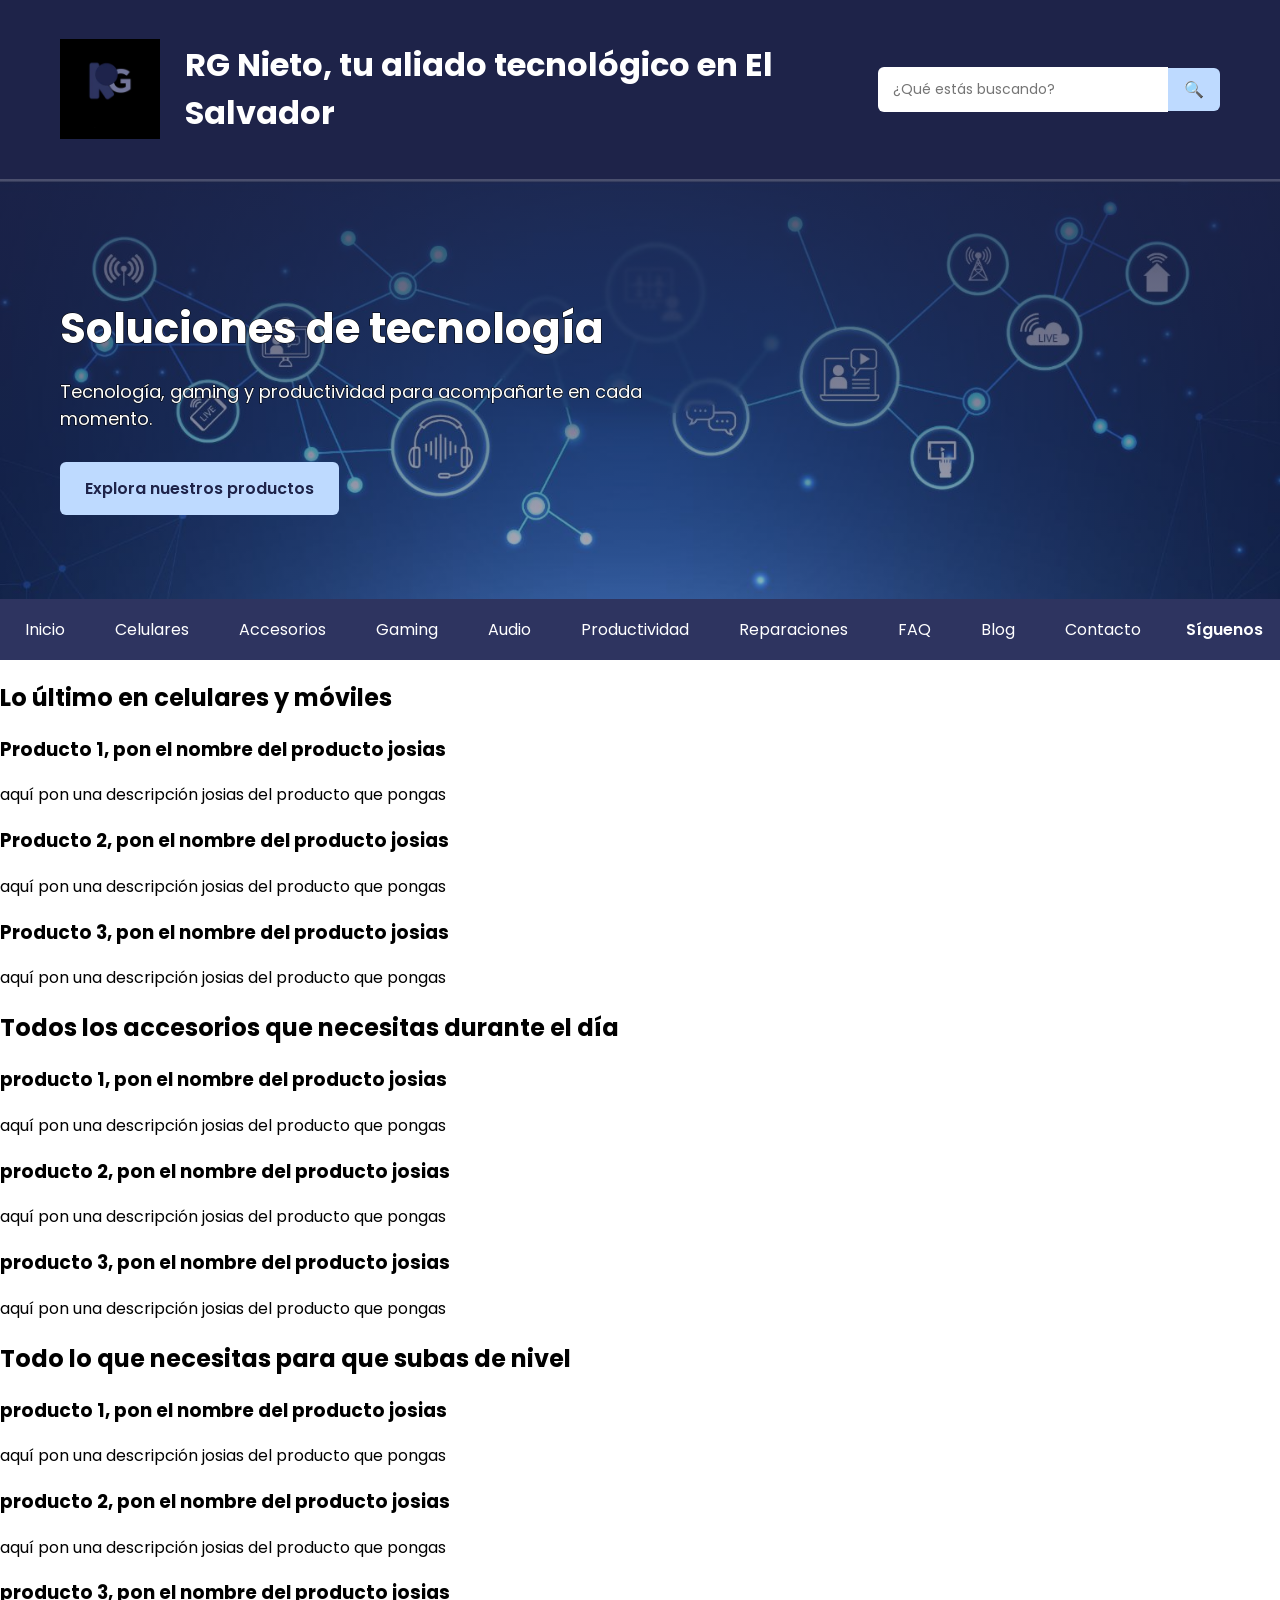
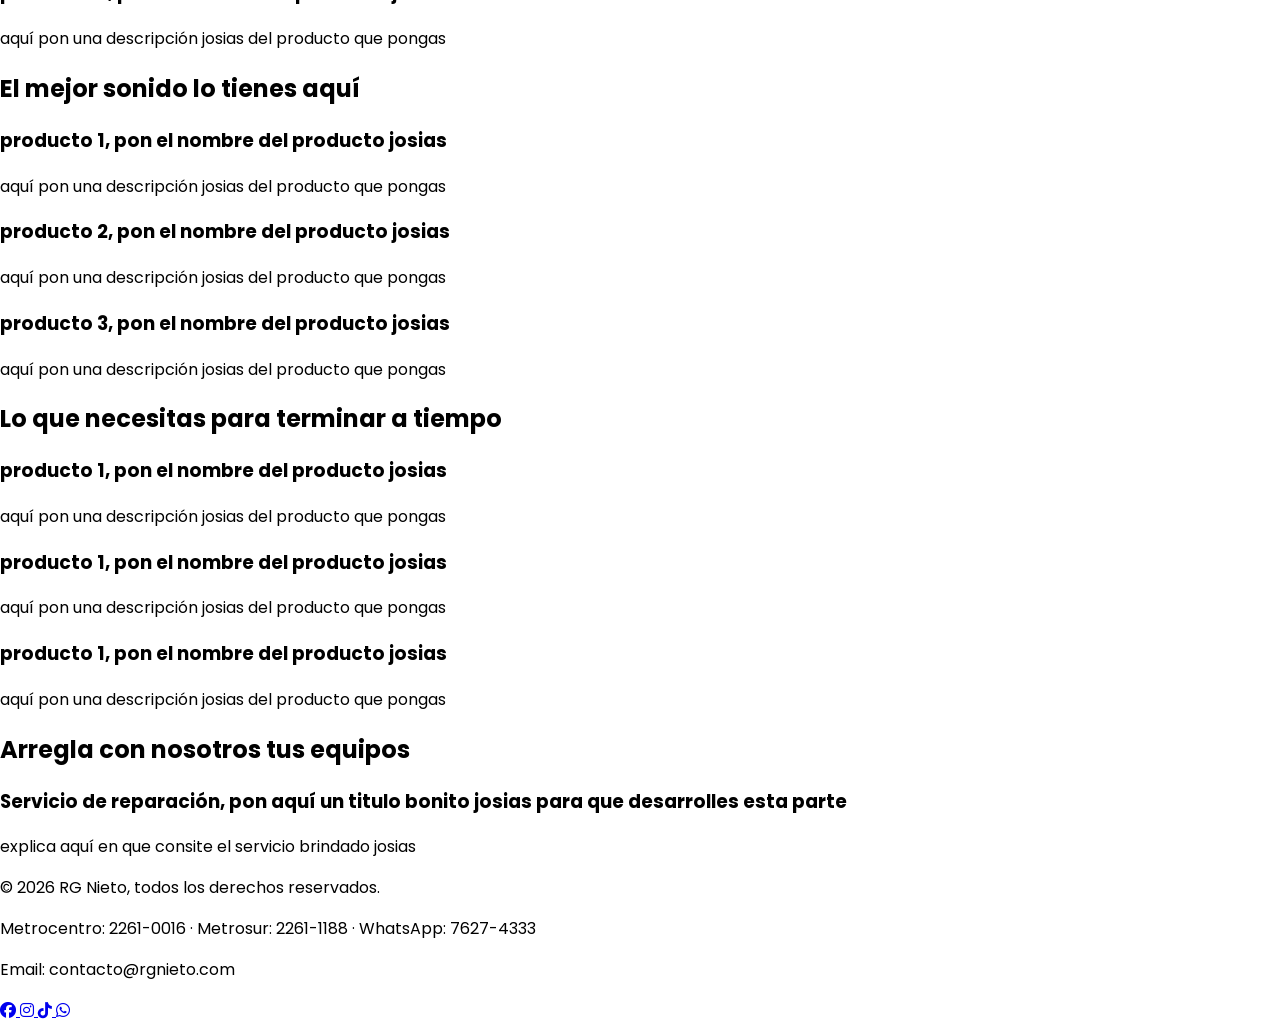
==== index.html @ cdd8de58 "Add files via upload" ====
<!DOCTYPE html>
<html lang="es">

<head>

    <meta charset="utf-8">
    <meta name="viewport" content="width=device-width, initial-scale=1">

    <title>RG Nieto El Salvador | Tu aliado tecnológico</title>
    <meta name="description" content="RG Nieto, tu aliado tecnológico en El Salvador. Celulares, accesorios, gaming, audio, productividad y reparaciones.">

    <link rel="stylesheet" href="css/estilos.css">

    <link href="https://fonts.googleapis.com/css2?family=Poppins:wght@400;500;600;700&display=swap" rel="stylesheet">

    <link rel="stylesheet" href="https://cdnjs.cloudflare.com/ajax/libs/font-awesome/6.5.2/css/all.min.css">

</head>

<body>

    <header>
        <img src="img/logo1.png" alt="Logotipo RG Nieto">
        <h1>RG Nieto, tu aliado tecnológico en El Salvador</h1>

        <div class="buscador">
            <input type="text" placeholder="¿Qué estás buscando?">
            <button type="button" aria-label="Buscar">🔍</button>
        </div>
    </header>

    <section class="banner">
        <div class="banner-texto">
            <h2>Soluciones de tecnología</h2>
            <p>
                Tecnología, gaming y productividad para acompañarte
                en cada momento.
            </p>
            <a href="#celulares" class="boton-banner">
                Explora nuestros productos
            </a>
        </div>
    </section>

    <nav>
        <ul>
            <li><a href="index.html#inicio">Inicio</a></li>
            <li><a href="index.html#celulares">Celulares</a></li>
            <li><a href="index.html#accesorios">Accesorios</a></li>
            <li><a href="index.html#gaming">Gaming</a></li>
            <li><a href="index.html#audio">Audio</a></li>
            <li><a href="index.html#productividad">Productividad</a></li>
            <li><a href="index.html#reparaciones">Reparaciones</a></li>
            <li><a href="faq.html">FAQ</a></li>
            <li><a href="blog.html">Blog</a></li>
            <li><a href="contacto.html">Contacto</a></li>

            <li class="contacto-nav"><span>Síguenos</span>
                <a href="https://wa.me/50376274333" target="_blank" rel="noopener" title="WhatsApp">
                    <i class="fa-brands fa-whatsapp"></i>
                </a>
                <a href="mailto:contacto@rgnieto.com" title="Correo electrónico">
                    <i class="fa-solid fa-envelope"></i>
                </a>
                <a href="https://www.facebook.com/share/1EexZE797u/" target="_blank" rel="noopener" title="Facebook">
                    <i class="fa-brands fa-facebook"></i>
                </a>
                <a href="https://www.instagram.com/rgnieto_sv" target="_blank" rel="noopener" title="Instagram">
                    <i class="fa-brands fa-instagram"></i>
                </a>
            </li>
        </ul>
    </nav>

    <main id="inicio">

        <section id="celulares">
            <h2>Lo último en celulares y móviles</h2>
            <article>
                <h3>Producto 1, pon el nombre del producto josias</h3>
                <p>aquí pon una descripción josias del producto que pongas</p>
            </article>
            <article>
                <h3>Producto 2, pon el nombre del producto josias</h3>
                <p>aquí pon una descripción josias del producto que pongas</p>
            </article>
            <article>
                <h3>Producto 3, pon el nombre del producto josias</h3>
                <p>aquí pon una descripción josias del producto que pongas</p>
            </article>
        </section>

        <section id="accesorios">
            <h2>Todos los accesorios que necesitas durante el día</h2>
            <article>
                <h3>producto 1, pon el nombre del producto josias</h3>
                <p>aquí pon una descripción josias del producto que pongas</p>
            </article>
            <article>
                <h3>producto 2, pon el nombre del producto josias</h3>
                <p>aquí pon una descripción josias del producto que pongas</p>
            </article>
            <article>
                <h3>producto 3, pon el nombre del producto josias</h3>
                <p>aquí pon una descripción josias del producto que pongas</p>
            </article>
        </section>

        <section id="gaming">
            <h2>Todo lo que necesitas para que subas de nivel</h2>
            <article>
                <h3>producto 1, pon el nombre del producto josias</h3>
                <p>aquí pon una descripción josias del producto que pongas</p>
            </article>
            <article>
                <h3>producto 2, pon el nombre del producto josias</h3>
                <p>aquí pon una descripción josias del producto que pongas</p>
            </article>
            <article>
                <h3>producto 3, pon el nombre del producto josias</h3>
                <p>aquí pon una descripción josias del producto que pongas</p>
            </article>
        </section>

        <section id="audio">
            <h2>El mejor sonido lo tienes aquí</h2>
            <article>
                <h3>producto 1, pon el nombre del producto josias</h3>
                <p>aquí pon una descripción josias del producto que pongas</p>
            </article>
            <article>
                <h3>producto 2, pon el nombre del producto josias</h3>
                <p>aquí pon una descripción josias del producto que pongas</p>
            </article>
            <article>
                <h3>producto 3, pon el nombre del producto josias</h3>
                <p>aquí pon una descripción josias del producto que pongas</p>
            </article>
        </section>

        <section id="productividad">
            <h2>Lo que necesitas para terminar a tiempo</h2>
            <article>
                <h3>producto 1, pon el nombre del producto josias</h3>
                <p>aquí pon una descripción josias del producto que pongas</p>
            </article>
            <article>
                <h3>producto 1, pon el nombre del producto josias</h3>
                <p>aquí pon una descripción josias del producto que pongas</p>
            </article>
            <article>
                <h3>producto 1, pon el nombre del producto josias</h3>
                <p>aquí pon una descripción josias del producto que pongas</p>
            </article>
        </section>

        <section id="reparaciones">
            <h2>Arregla con nosotros tus equipos</h2>
            <article>
                <h3>Servicio de reparación, pon aquí un titulo bonito josias para que desarrolles esta parte</h3>
                <p>explica aquí en que consite el servicio brindado josias</p>
            </article>
        </section>

    </main>

	<footer id="contacto">

        <p>© 2026 RG Nieto, todos los derechos reservados.</p>

        <p>Metrocentro: 2261-0016 · Metrosur: 2261-1188 · WhatsApp: 7627-4333</p>

        <p>Email: contacto@rgnieto.com</p>

        <div class="redes-sociales">
            <a href="https://www.facebook.com/share/1EexZE797u/" target="_blank" rel="noopener" title="Facebook">
                <i class="fa-brands fa-facebook"></i>
            </a>
            <a href="https://www.instagram.com/rgnieto_sv" target="_blank" rel="noopener" title="Instagram">
                <i class="fa-brands fa-instagram"></i>
            </a>
            <a href="https://www.tiktok.com/@rg.nieto.sa.de.cv" target="_blank" rel="noopener" title="TikTok">
                <i class="fa-brands fa-tiktok"></i>
            </a>
            <a href="https://wa.me/50376274333" target="_blank" rel="noopener" title="WhatsApp">
                <i class="fa-brands fa-whatsapp"></i>
            </a>
        </div>

    </footer>
</body>

</html>
---- css/estilos.css ----
html {
    scroll-behavior: smooth;
}

body {
    margin: 0;
    background-color: white;
    font-family: 'Poppins', sans-serif;
}

header {
    background-color: #1E2349;
    color: white;
    
    display: flex;
    align-items: center;
    
    padding: 20px 60px;
}

header img {
    width: 100px;
    height: auto;
    margin-right: 25px;
}

header h1 {
    font-size: 32px;
    font-weight: 700;
}

nav ul {
    list-style: none;
    display: flex;
    margin: 0;
    padding: 0;
}

nav {
    background-color: #2E3460;
    position: sticky;
    top: 0;
    z-index: 1000;
}

nav a {
    display: block;
    color: white;
    text-decoration: none;
    padding: 18px 25px;
}

.banner {
    min-height: 300px;

    background-image:
    linear-gradient(rgba(30, 35, 73, 0.80), rgba(30, 35, 73, 0.35)),
    url("../img/banner-tecnologia.jpg");
    background-size: cover;
    background-position: center;

    display: flex;
    align-items: center;

    padding: 60px;
}

nav a:hover {
    background-color: #BEDAFF;
    color: #1E2349;
}

.banner-texto {
    max-width: 600px;
}

.banner h2 {
    font-size: 42px;
    color: white;
    margin-bottom: 15px;
    color: #ffffff;
    -webkit-text-stroke: 1px #000000;
    paint-order: stroke fill;
}

.banner p {
    font-size: 18px;
    color: white;
    margin-bottom: 30px;
    color: #ffffff;
    -webkit-text-stroke: 1px #000000;
    paint-order: stroke fill;
}

.boton-banner {
    display: inline-block;

    background-color: #BEDAFF;
    color: #1E2349;

    text-decoration: none;

    padding: 14px 25px;

    border-radius: 6px;

    font-weight: 600;
}

.boton-banner:hover {
    background-color: white;
    color: #1E2349;
}

.buscador {
    margin-left: auto;
    display: flex;
    align-items: center;
}

.buscador input {
    width: 260px;
    padding: 12px 15px;
    border: none;
    border-radius: 6px 0 0 6px;
    font-family: 'Poppins', sans-serif;
    font-size: 14px;
    outline: none;
}

.buscador button {
    padding: 12px 16px;
    border: none;
    border-radius: 0 6px 6px 0;
    background-color: #BEDAFF;
    color: #1E2349;
    font-size: 16px;
    cursor: pointer;
}

.buscador button:hover {
    background-color: white;
}

.contacto-nav {
    margin-left: auto;
    display: flex;
    align-items: center;
    gap: 12px;
    padding: 0 20px;
}

.contacto-nav span {
    color: white;
    font-weight: 600;
    margin-right: 5px;
}

.contacto-nav a {
    padding: 8px;
    font-size: 18px;
}

.contacto-nav a:hover {
    background-color: transparent;
    color: #BEDAFF;
}
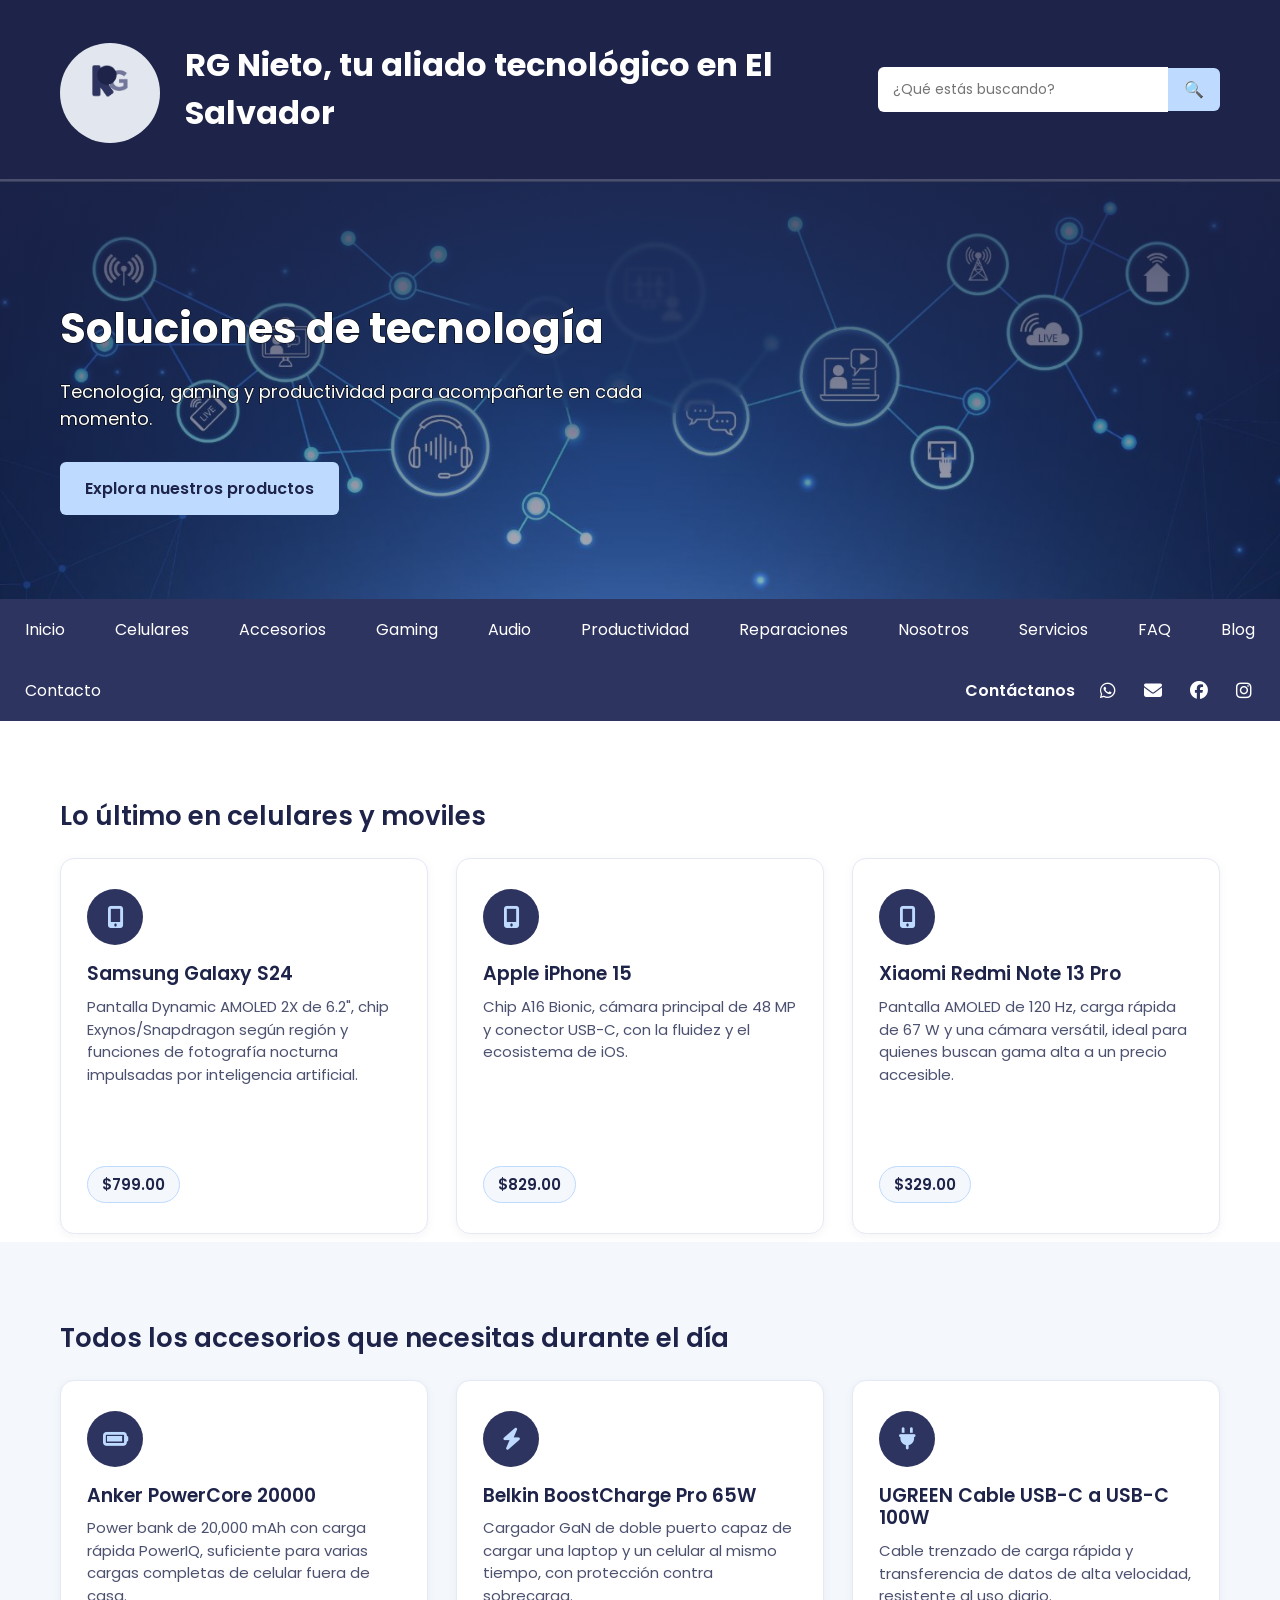
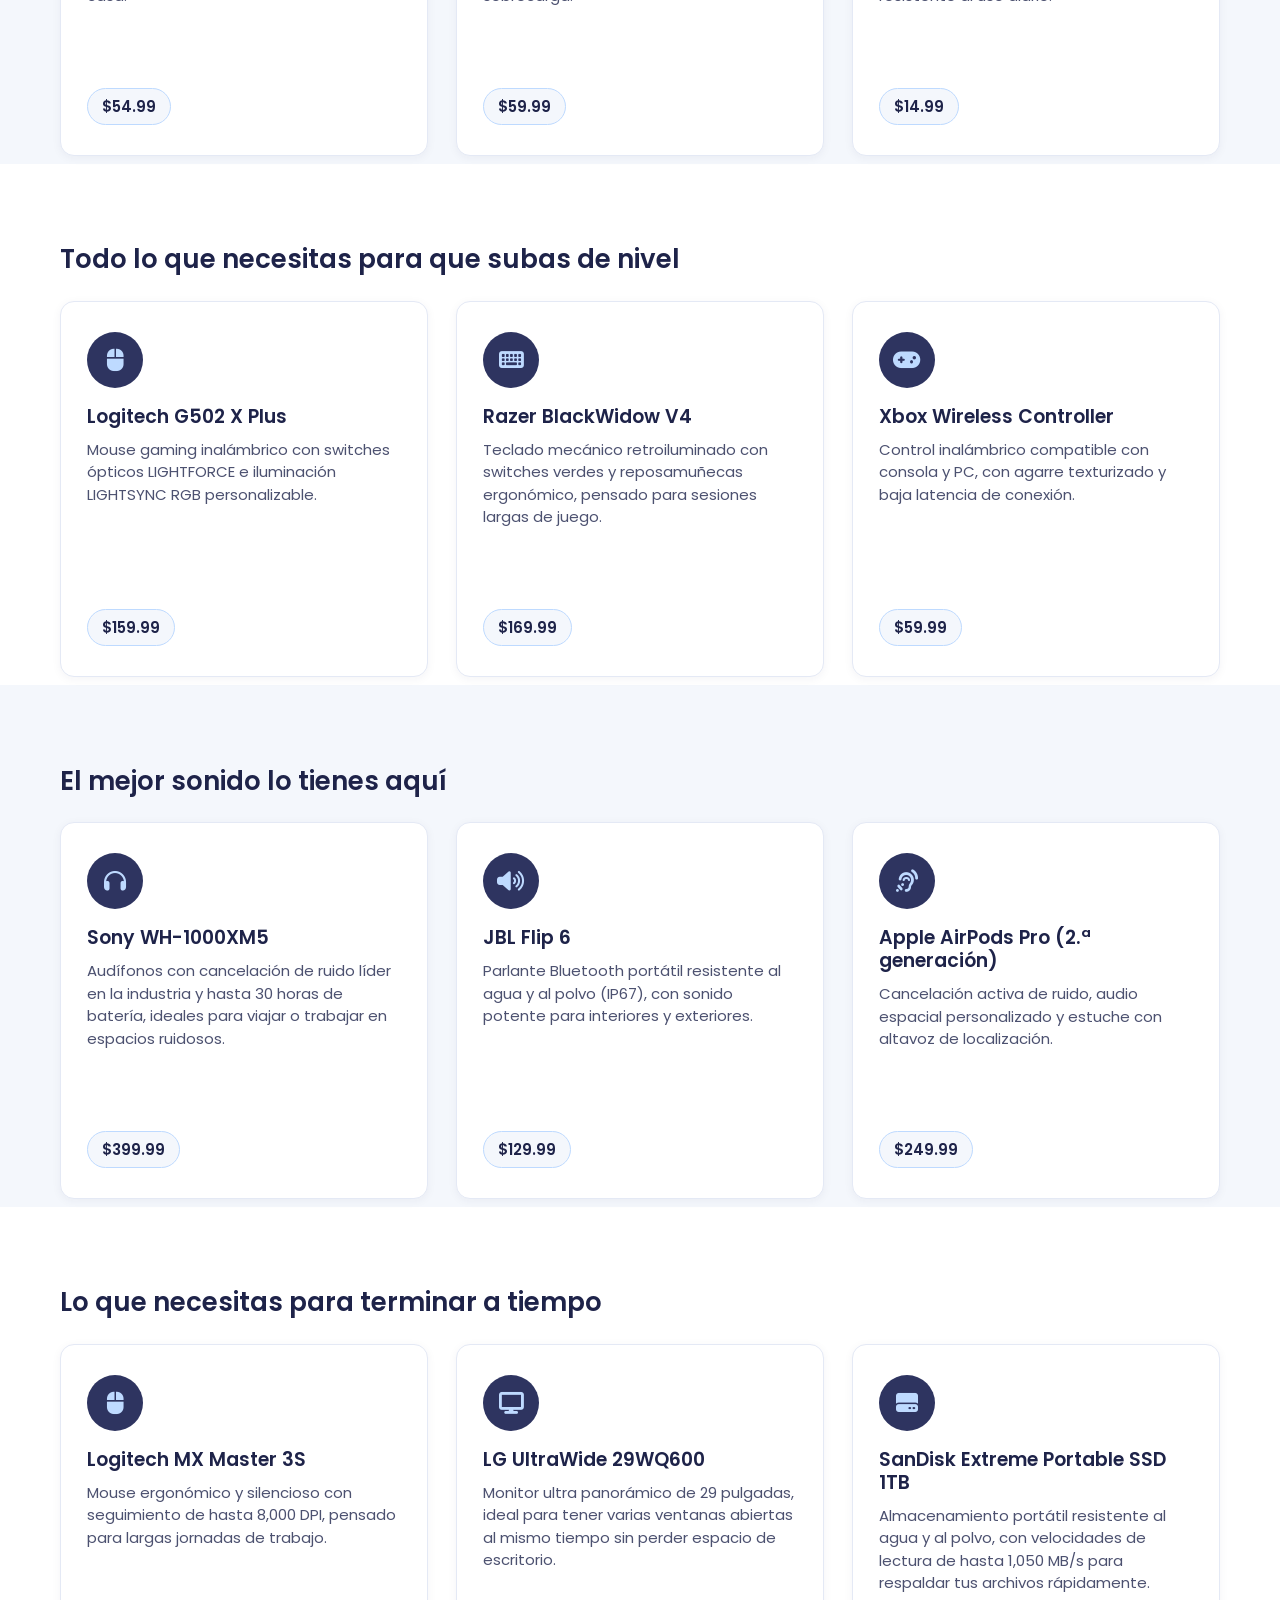
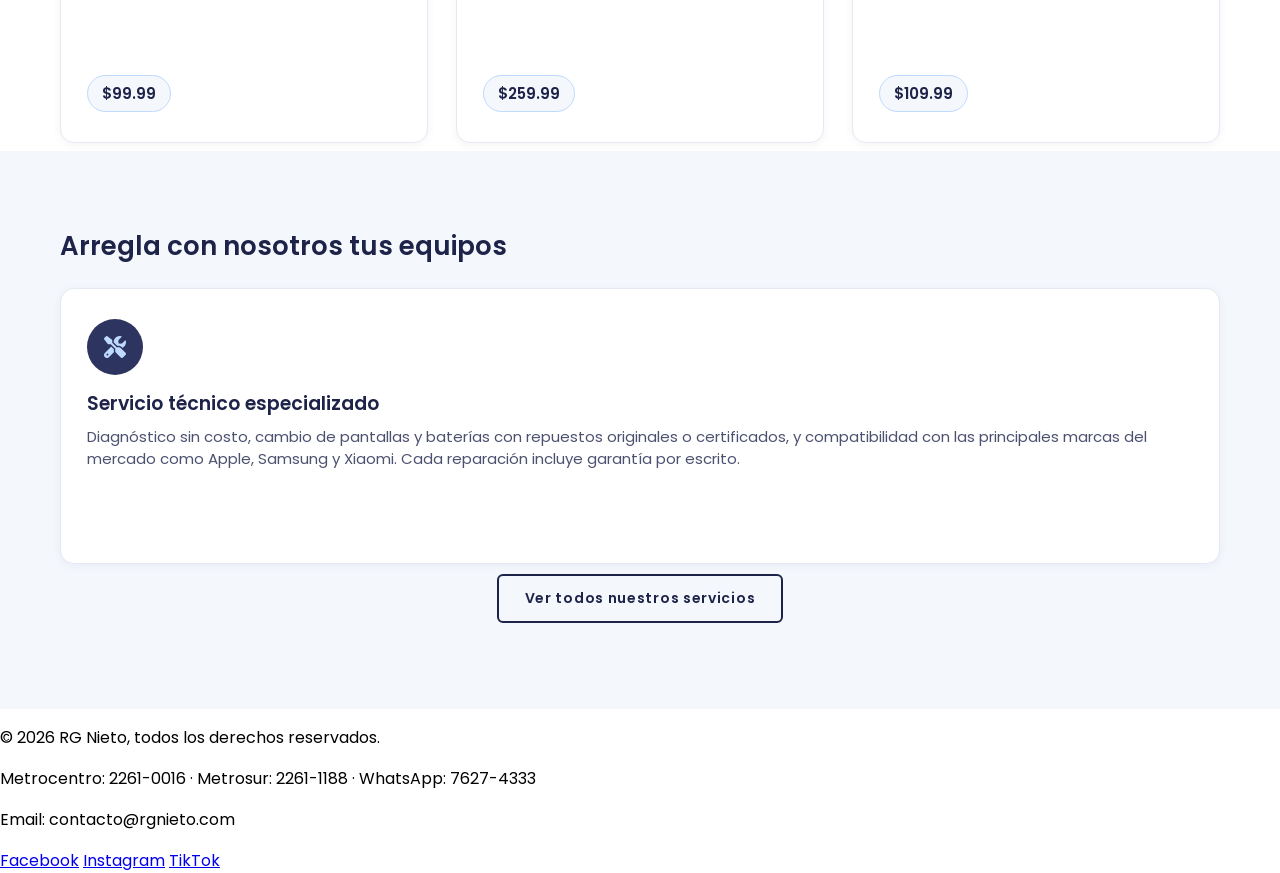
==== commit de41f8d7: "Update index.html moviendo index correcto" ====
--- a/index.html
+++ b/index.html
@@ -1,193 +1,293 @@
 <!DOCTYPE html>
 <html lang="es">
 
-<head>
-
-    <meta charset="utf-8">
-    <meta name="viewport" content="width=device-width, initial-scale=1">
-
-    <title>RG Nieto El Salvador | Tu aliado tecnológico</title>
-    <meta name="description" content="RG Nieto, tu aliado tecnológico en El Salvador. Celulares, accesorios, gaming, audio, productividad y reparaciones.">
-
-    <link rel="stylesheet" href="css/estilos.css">
-
-    <link href="https://fonts.googleapis.com/css2?family=Poppins:wght@400;500;600;700&display=swap" rel="stylesheet">
-
-    <link rel="stylesheet" href="https://cdnjs.cloudflare.com/ajax/libs/font-awesome/6.5.2/css/all.min.css">
-
-</head>
-
-<body>
-
-    <header>
-        <img src="img/logo1.png" alt="Logotipo RG Nieto">
-        <h1>RG Nieto, tu aliado tecnológico en El Salvador</h1>
-
-        <div class="buscador">
-            <input type="text" placeholder="¿Qué estás buscando?">
-            <button type="button" aria-label="Buscar">🔍</button>
-        </div>
-    </header>
-
-    <section class="banner">
-        <div class="banner-texto">
-            <h2>Soluciones de tecnología</h2>
-            <p>
-                Tecnología, gaming y productividad para acompañarte
-                en cada momento.
-            </p>
-            <a href="#celulares" class="boton-banner">
-                Explora nuestros productos
-            </a>
-        </div>
-    </section>
-
-    <nav>
-        <ul>
-            <li><a href="index.html#inicio">Inicio</a></li>
-            <li><a href="index.html#celulares">Celulares</a></li>
-            <li><a href="index.html#accesorios">Accesorios</a></li>
-            <li><a href="index.html#gaming">Gaming</a></li>
-            <li><a href="index.html#audio">Audio</a></li>
-            <li><a href="index.html#productividad">Productividad</a></li>
-            <li><a href="index.html#reparaciones">Reparaciones</a></li>
-            <li><a href="faq.html">FAQ</a></li>
-            <li><a href="blog.html">Blog</a></li>
-            <li><a href="contacto.html">Contacto</a></li>
-
-            <li class="contacto-nav"><span>Síguenos</span>
-                <a href="https://wa.me/50376274333" target="_blank" rel="noopener" title="WhatsApp">
-                    <i class="fa-brands fa-whatsapp"></i>
-                </a>
-                <a href="mailto:contacto@rgnieto.com" title="Correo electrónico">
-                    <i class="fa-solid fa-envelope"></i>
-                </a>
-                <a href="https://www.facebook.com/share/1EexZE797u/" target="_blank" rel="noopener" title="Facebook">
-                    <i class="fa-brands fa-facebook"></i>
-                </a>
-                <a href="https://www.instagram.com/rgnieto_sv" target="_blank" rel="noopener" title="Instagram">
-                    <i class="fa-brands fa-instagram"></i>
-                </a>
-            </li>
-        </ul>
-    </nav>
-
-    <main id="inicio">
-
-        <section id="celulares">
-            <h2>Lo último en celulares y móviles</h2>
-            <article>
-                <h3>Producto 1, pon el nombre del producto josias</h3>
-                <p>aquí pon una descripción josias del producto que pongas</p>
-            </article>
-            <article>
-                <h3>Producto 2, pon el nombre del producto josias</h3>
-                <p>aquí pon una descripción josias del producto que pongas</p>
-            </article>
-            <article>
-                <h3>Producto 3, pon el nombre del producto josias</h3>
-                <p>aquí pon una descripción josias del producto que pongas</p>
-            </article>
-        </section>
-
-        <section id="accesorios">
-            <h2>Todos los accesorios que necesitas durante el día</h2>
-            <article>
-                <h3>producto 1, pon el nombre del producto josias</h3>
-                <p>aquí pon una descripción josias del producto que pongas</p>
-            </article>
-            <article>
-                <h3>producto 2, pon el nombre del producto josias</h3>
-                <p>aquí pon una descripción josias del producto que pongas</p>
-            </article>
-            <article>
-                <h3>producto 3, pon el nombre del producto josias</h3>
-                <p>aquí pon una descripción josias del producto que pongas</p>
-            </article>
-        </section>
-
-        <section id="gaming">
-            <h2>Todo lo que necesitas para que subas de nivel</h2>
-            <article>
-                <h3>producto 1, pon el nombre del producto josias</h3>
-                <p>aquí pon una descripción josias del producto que pongas</p>
-            </article>
-            <article>
-                <h3>producto 2, pon el nombre del producto josias</h3>
-                <p>aquí pon una descripción josias del producto que pongas</p>
-            </article>
-            <article>
-                <h3>producto 3, pon el nombre del producto josias</h3>
-                <p>aquí pon una descripción josias del producto que pongas</p>
-            </article>
-        </section>
-
-        <section id="audio">
-            <h2>El mejor sonido lo tienes aquí</h2>
-            <article>
-                <h3>producto 1, pon el nombre del producto josias</h3>
-                <p>aquí pon una descripción josias del producto que pongas</p>
-            </article>
-            <article>
-                <h3>producto 2, pon el nombre del producto josias</h3>
-                <p>aquí pon una descripción josias del producto que pongas</p>
-            </article>
-            <article>
-                <h3>producto 3, pon el nombre del producto josias</h3>
-                <p>aquí pon una descripción josias del producto que pongas</p>
-            </article>
-        </section>
-
-        <section id="productividad">
-            <h2>Lo que necesitas para terminar a tiempo</h2>
-            <article>
-                <h3>producto 1, pon el nombre del producto josias</h3>
-                <p>aquí pon una descripción josias del producto que pongas</p>
-            </article>
-            <article>
-                <h3>producto 1, pon el nombre del producto josias</h3>
-                <p>aquí pon una descripción josias del producto que pongas</p>
-            </article>
-            <article>
-                <h3>producto 1, pon el nombre del producto josias</h3>
-                <p>aquí pon una descripción josias del producto que pongas</p>
-            </article>
-        </section>
-
-        <section id="reparaciones">
-            <h2>Arregla con nosotros tus equipos</h2>
-            <article>
-                <h3>Servicio de reparación, pon aquí un titulo bonito josias para que desarrolles esta parte</h3>
-                <p>explica aquí en que consite el servicio brindado josias</p>
-            </article>
-        </section>
-
-    </main>
-
-	<footer id="contacto">
-
-        <p>© 2026 RG Nieto, todos los derechos reservados.</p>
-
-        <p>Metrocentro: 2261-0016 · Metrosur: 2261-1188 · WhatsApp: 7627-4333</p>
-
-        <p>Email: contacto@rgnieto.com</p>
-
-        <div class="redes-sociales">
-            <a href="https://www.facebook.com/share/1EexZE797u/" target="_blank" rel="noopener" title="Facebook">
-                <i class="fa-brands fa-facebook"></i>
-            </a>
-            <a href="https://www.instagram.com/rgnieto_sv" target="_blank" rel="noopener" title="Instagram">
-                <i class="fa-brands fa-instagram"></i>
-            </a>
-            <a href="https://www.tiktok.com/@rg.nieto.sa.de.cv" target="_blank" rel="noopener" title="TikTok">
-                <i class="fa-brands fa-tiktok"></i>
-            </a>
-            <a href="https://wa.me/50376274333" target="_blank" rel="noopener" title="WhatsApp">
-                <i class="fa-brands fa-whatsapp"></i>
-            </a>
-        </div>
-
-    </footer>
-</body>
-
-</html>+	<head>
+
+		<meta charset="utf-8">
+		<meta name="viewport" content="width=device-width, initial-scale=1">
+
+		<title>RG Nieto El Salvador</title>
+
+		<link rel="icon" href="img/logo1.png" type="image/png">
+
+		<link rel="stylesheet" href="css/estilos.css">
+		<link rel="stylesheet" href="css/persona2.css">
+
+		<link href="https://fonts.googleapis.com/css2?family=Poppins:wght@400;500;600;700&display=swap" rel="stylesheet">
+
+		<link rel="stylesheet" href="https://cdnjs.cloudflare.com/ajax/libs/font-awesome/6.5.2/css/all.min.css">
+
+	</head>
+
+	<body>
+
+		<header>
+			<img src="img/logo1.png" alt="Logotipo de RG Nieto">
+			<h1>RG Nieto, tu aliado tecnológico en El Salvador</h1>
+
+			<div class="buscador">
+				<input type="text" placeholder="¿Qué estás buscando?">
+				<button type="button">🔍</button>
+			</div>
+		</header>
+
+		<section class="banner">
+			<div class="banner-texto">
+				<h2>Soluciones de tecnología</h2>
+				<p>
+					Tecnología, gaming y productividad para acompañarte
+					en cada momento.
+				</p>
+				<a href="#celulares" class="boton-banner">
+					Explora nuestros productos
+				</a>
+			</div>
+		</section>
+
+		<nav>
+			<ul>
+				<li><a href="#inicio">Inicio</a></li>
+				<li><a href="#celulares">Celulares</a></li>
+				<li><a href="#accesorios">Accesorios</a></li>
+				<li><a href="#gaming">Gaming</a></li>
+				<li><a href="#audio">Audio</a></li>
+				<li><a href="#productividad">Productividad</a></li>
+				<li><a href="#reparaciones">Reparaciones</a></li>
+				<li><a href="nosotros.html">Nosotros</a></li>
+				<li><a href="servicios.html">Servicios</a></li>
+				<li><a href="faq.html">FAQ</a></li>
+				<li><a href="blog.html">Blog</a></li>
+				<li><a href="contacto.html">Contacto</a></li>
+
+				<li class="contacto-nav"><span>Contáctanos</span>
+					<a href="https://wa.me/50376274333" title="WhatsApp" target="_blank" rel="noopener">
+						<i class="fa-brands fa-whatsapp"></i>
+					</a>
+					<a href="mailto:contacto@rgnieto.com" title="Correo electrónico">
+						<i class="fa-solid fa-envelope"></i>
+					</a>
+					<a href="#" title="Facebook">
+						<i class="fa-brands fa-facebook"></i>
+					</a>
+					<a href="#" title="Instagram">
+						<i class="fa-brands fa-instagram"></i>
+					</a>
+				</li>
+			</ul>
+		</nav>
+
+		<main id="inicio">
+			
+			<section id="celulares">
+
+				<h2>Lo último en celulares y moviles</h2>
+
+				<div class="tarjetas-grid">
+
+					<article class="tarjeta tarjeta-producto">
+						<div class="icono"><i class="fa-solid fa-mobile-screen-button"></i></div>
+						<h3>Samsung Galaxy S24</h3>
+						<p>Pantalla Dynamic AMOLED 2X de 6.2", chip Exynos/Snapdragon según región y
+							funciones de fotografía nocturna impulsadas por inteligencia artificial.</p>
+						<span class="precio">$799.00</span>
+					</article>
+
+					<article class="tarjeta tarjeta-producto">
+						<div class="icono"><i class="fa-solid fa-mobile-screen-button"></i></div>
+						<h3>Apple iPhone 15</h3>
+						<p>Chip A16 Bionic, cámara principal de 48 MP y conector USB-C, con la fluidez y el
+							ecosistema de iOS.</p>
+						<span class="precio">$829.00</span>
+					</article>
+
+					<article class="tarjeta tarjeta-producto">
+						<div class="icono"><i class="fa-solid fa-mobile-screen-button"></i></div>
+						<h3>Xiaomi Redmi Note 13 Pro</h3>
+						<p>Pantalla AMOLED de 120 Hz, carga rápida de 67 W y una cámara versátil, ideal
+							para quienes buscan gama alta a un precio accesible.</p>
+						<span class="precio">$329.00</span>
+					</article>
+
+				</div>
+
+			</section>
+
+			<section id="accesorios">
+
+				<h2>Todos los accesorios que necesitas durante el día</h2>
+
+				<div class="tarjetas-grid">
+
+					<article class="tarjeta tarjeta-producto">
+						<div class="icono"><i class="fa-solid fa-battery-full"></i></div>
+						<h3>Anker PowerCore 20000</h3>
+						<p>Power bank de 20,000 mAh con carga rápida PowerIQ, suficiente para varias
+							cargas completas de celular fuera de casa.</p>
+						<span class="precio">$54.99</span>
+					</article>
+
+					<article class="tarjeta tarjeta-producto">
+						<div class="icono"><i class="fa-solid fa-bolt"></i></div>
+						<h3>Belkin BoostCharge Pro 65W</h3>
+						<p>Cargador GaN de doble puerto capaz de cargar una laptop y un celular al mismo
+							tiempo, con protección contra sobrecarga.</p>
+						<span class="precio">$59.99</span>
+					</article>
+
+					<article class="tarjeta tarjeta-producto">
+						<div class="icono"><i class="fa-solid fa-plug"></i></div>
+						<h3>UGREEN Cable USB-C a USB-C 100W</h3>
+						<p>Cable trenzado de carga rápida y transferencia de datos de alta velocidad,
+							resistente al uso diario.</p>
+						<span class="precio">$14.99</span>
+					</article>
+
+				</div>
+				
+			</section>
+
+			<section id="gaming">
+
+				<h2>Todo lo que necesitas para que subas de nivel</h2>
+
+				<div class="tarjetas-grid">
+
+					<article class="tarjeta tarjeta-producto">
+						<div class="icono"><i class="fa-solid fa-computer-mouse"></i></div>
+						<h3>Logitech G502 X Plus</h3>
+						<p>Mouse gaming inalámbrico con switches ópticos LIGHTFORCE e iluminación
+							LIGHTSYNC RGB personalizable.</p>
+						<span class="precio">$159.99</span>
+					</article>
+
+					<article class="tarjeta tarjeta-producto">
+						<div class="icono"><i class="fa-solid fa-keyboard"></i></div>
+						<h3>Razer BlackWidow V4</h3>
+						<p>Teclado mecánico retroiluminado con switches verdes y reposamuñecas
+							ergonómico, pensado para sesiones largas de juego.</p>
+						<span class="precio">$169.99</span>
+					</article>
+
+					<article class="tarjeta tarjeta-producto">
+						<div class="icono"><i class="fa-solid fa-gamepad"></i></div>
+						<h3>Xbox Wireless Controller</h3>
+						<p>Control inalámbrico compatible con consola y PC, con agarre texturizado y
+							baja latencia de conexión.</p>
+						<span class="precio">$59.99</span>
+					</article>
+
+				</div>
+
+			</section>
+
+			<section id="audio">
+
+				<h2>El mejor sonido lo tienes aquí</h2>
+
+				<div class="tarjetas-grid">
+
+					<article class="tarjeta tarjeta-producto">
+						<div class="icono"><i class="fa-solid fa-headphones"></i></div>
+						<h3>Sony WH-1000XM5</h3>
+						<p>Audífonos con cancelación de ruido líder en la industria y hasta 30 horas de
+							batería, ideales para viajar o trabajar en espacios ruidosos.</p>
+						<span class="precio">$399.99</span>
+					</article>
+
+					<article class="tarjeta tarjeta-producto">
+						<div class="icono"><i class="fa-solid fa-volume-high"></i></div>
+						<h3>JBL Flip 6</h3>
+						<p>Parlante Bluetooth portátil resistente al agua y al polvo (IP67), con sonido
+							potente para interiores y exteriores.</p>
+						<span class="precio">$129.99</span>
+					</article>
+
+					<article class="tarjeta tarjeta-producto">
+						<div class="icono"><i class="fa-solid fa-ear-listen"></i></div>
+						<h3>Apple AirPods Pro (2.ª generación)</h3>
+						<p>Cancelación activa de ruido, audio espacial personalizado y estuche con
+							altavoz de localización.</p>
+						<span class="precio">$249.99</span>
+					</article>
+
+				</div>
+				
+			</section>
+
+			<section id="productividad">
+
+				<h2>Lo que necesitas para terminar a tiempo</h2>
+
+				<div class="tarjetas-grid">
+
+					<article class="tarjeta tarjeta-producto">
+						<div class="icono"><i class="fa-solid fa-computer-mouse"></i></div>
+						<h3>Logitech MX Master 3S</h3>
+						<p>Mouse ergonómico y silencioso con seguimiento de hasta 8,000 DPI, pensado
+							para largas jornadas de trabajo.</p>
+						<span class="precio">$99.99</span>
+					</article>
+
+					<article class="tarjeta tarjeta-producto">
+						<div class="icono"><i class="fa-solid fa-display"></i></div>
+						<h3>LG UltraWide 29WQ600</h3>
+						<p>Monitor ultra panorámico de 29 pulgadas, ideal para tener varias ventanas
+							abiertas al mismo tiempo sin perder espacio de escritorio.</p>
+						<span class="precio">$259.99</span>
+					</article>
+
+					<article class="tarjeta tarjeta-producto">
+						<div class="icono"><i class="fa-solid fa-hard-drive"></i></div>
+						<h3>SanDisk Extreme Portable SSD 1TB</h3>
+						<p>Almacenamiento portátil resistente al agua y al polvo, con velocidades de
+							lectura de hasta 1,050 MB/s para respaldar tus archivos rápidamente.</p>
+						<span class="precio">$109.99</span>
+					</article>
+
+				</div>
+
+			</section>
+
+			<section id="reparaciones">
+
+				<h2>Arregla con nosotros tus equipos</h2>
+
+				<div class="tarjetas-grid">
+
+					<article class="tarjeta tarjeta-producto">
+						<div class="icono"><i class="fa-solid fa-screwdriver-wrench"></i></div>
+						<h3>Servicio técnico especializado</h3>
+						<p>Diagnóstico sin costo, cambio de pantallas y baterías con repuestos originales
+							o certificados, y compatibilidad con las principales marcas del mercado como
+							Apple, Samsung y Xiaomi. Cada reparación incluye garantía por escrito.</p>
+					</article>
+
+				</div>
+
+				<p style="text-align:center; margin-top: 72px;">
+					<a href="servicios.html" class="boton-secundario">Ver todos nuestros servicios</a>
+				</p>
+
+			</section>
+
+		</main>
+
+		<footer id="contacto">
+
+        	<p>© 2026 RG Nieto, todos los derechos reservados.</p>
+
+        	<p>Metrocentro: 2261-0016 · Metrosur: 2261-1188 · WhatsApp: 7627-4333</p>
+
+        	<p>Email: contacto@rgnieto.com</p>
+
+        	<div class="redes-sociales">
+            	<a href="#">Facebook</a>
+            	<a href="#">Instagram</a>
+            	<a href="#">TikTok</a>
+        	</div>
+
+    	</footer>
+
+	</body>
+
+</html>
--- a/css/persona2.css
+++ b/css/persona2.css
@@ -0,0 +1,595 @@
+/* ==========================================================================
+   PERSONA 2 — Identidad institucional y portafolio
+   Páginas: Nosotros / Servicios y portafolio
+   Componentes: Tarjetas, Galería de imágenes, Carrusel
+   Paleta y tipografía según Manual de Identidad Visual de RG Nieto
+   ========================================================================== */
+
+/* Paleta institucional de referencia (Manual de Identidad Visual):
+   Azul medianoche #1E2349  -> texto principal, fondos corporativos, base del logo
+   Azul noche       #2E3460  -> jerarquías secundarias, títulos de apoyo
+   Violeta azulado  #72769B  -> tono medio, acentos de profundidad
+   Azul grisáceo    #859FC2  -> elementos secundarios, fondos de apoyo
+   Azul pastel      #BEDAFF  -> SOLO acentos, botones e íconos (nunca texto)
+*/
+
+/* ---------- Contenedor y utilidades generales ---------- */
+
+.contenedor {
+    max-width: 1180px;
+    margin: 0 auto;
+    padding: 0 60px;
+}
+
+.seccion {
+    padding: 70px 0;
+}
+
+.seccion.fondo-claro {
+    background-color: #F4F7FC;
+}
+
+.titulo-seccion {
+    font-size: 28px;
+    font-weight: 600;
+    color: #1E2349;
+    line-height: 1.15;
+    margin-bottom: 10px;
+}
+
+.subtitulo-seccion {
+    font-size: 16px;
+    color: #72769B;
+    line-height: 1.45;
+    max-width: 680px;
+    margin-bottom: 40px;
+}
+
+.encabezado-seccion {
+    text-align: center;
+    margin: 0 auto 10px auto;
+}
+
+.encabezado-seccion .subtitulo-seccion {
+    margin-left: auto;
+    margin-right: auto;
+}
+
+.etiqueta {
+    display: inline-block;
+    text-transform: uppercase;
+    font-size: 12px;
+    font-weight: 600;
+    letter-spacing: 0.07em;
+    color: #1E2349;
+    background-color: #BEDAFF;
+    padding: 6px 14px;
+    border-radius: 30px;
+    margin-bottom: 16px;
+}
+
+/* ---------- Banner secundario (páginas internas) ---------- */
+
+.banner-secundario {
+    min-height: 220px;
+    display: flex;
+    align-items: center;
+    padding: 50px 60px;
+    background-image: linear-gradient(120deg, rgba(30, 35, 73, 0.94), rgba(46, 52, 96, 0.88)),
+        url("../img/banner-tecnologia.jpg");
+    background-size: cover;
+    background-position: center;
+}
+
+.banner-secundario .contenedor {
+    padding: 0;
+}
+
+.banner-secundario h1 {
+    color: #ffffff;
+    font-size: 38px;
+    font-weight: 700;
+    line-height: 1.15;
+    margin: 0 0 10px 0;
+}
+
+.banner-secundario p {
+    color: #ffffff;
+    font-size: 16px;
+    max-width: 620px;
+    line-height: 1.45;
+    margin: 0;
+    opacity: 0.92;
+}
+
+.migas {
+    font-size: 13px;
+    color: #BEDAFF;
+    margin-bottom: 12px;
+}
+
+.migas a {
+    color: #BEDAFF;
+    text-decoration: none;
+}
+
+.migas a:hover {
+    text-decoration: underline;
+}
+
+/* ---------- Secciones de producto del Home (contienen las tarjetas) ---------- */
+/* Nota: el layout general del Home es de Persona 1; aquí solo se da espaciado
+   y jerarquía tipográfica a las secciones donde se insertan las tarjetas de
+   producto, siguiendo el Manual de Identidad Visual. */
+
+main > section {
+    padding: 60px 60px 70px 60px;
+}
+
+main > section:nth-child(even) {
+    background-color: #F4F7FC;
+}
+
+main > section > h2 {
+    font-size: 26px;
+    font-weight: 600;
+    color: #1E2349;
+    line-height: 1.15;
+    margin-bottom: 26px;
+}
+
+/* ---------- Tarjetas (componente Persona 2) ---------- */
+
+.tarjetas-grid {
+    display: grid;
+    grid-template-columns: repeat(auto-fit, minmax(260px, 1fr));
+    gap: 28px;
+    margin-top: 10px;
+}
+
+.tarjeta {
+    background-color: #ffffff;
+    border: 1px solid #E4E9F5;
+    border-radius: 14px;
+    padding: 30px 26px;
+    box-shadow: 0 2px 10px rgba(30, 35, 73, 0.05);
+    transition: transform 0.25s ease, box-shadow 0.25s ease;
+    display: flex;
+    flex-direction: column;
+    height: 100%;
+}
+
+.tarjeta:hover {
+    transform: translateY(-6px);
+    box-shadow: 0 14px 28px rgba(30, 35, 73, 0.12);
+}
+
+.tarjeta .icono {
+    width: 56px;
+    height: 56px;
+    border-radius: 50%;
+    background-color: #1E2349;
+    color: #BEDAFF;
+    display: flex;
+    align-items: center;
+    justify-content: center;
+    font-size: 22px;
+    margin-bottom: 18px;
+}
+
+.tarjeta h3 {
+    font-size: 19px;
+    font-weight: 600;
+    color: #1E2349;
+    line-height: 1.2;
+    margin: 0 0 10px 0;
+}
+
+.tarjeta p {
+    font-size: 15px;
+    color: #4C5170;
+    line-height: 1.5;
+    margin: 0;
+    flex-grow: 1;
+}
+
+.tarjeta .precio {
+    display: inline-block;
+    margin-top: 18px;
+    font-weight: 600;
+    font-size: 15px;
+    color: #1E2349;
+    background-color: #F4F7FC;
+    border: 1px solid #BEDAFF;
+    padding: 6px 14px;
+    border-radius: 30px;
+    align-self: flex-start;
+}
+
+/* Tarjetas de producto dentro del Home (secciones josias) */
+.tarjeta.tarjeta-producto .icono {
+    background-color: #2E3460;
+}
+
+/* Tarjetas de valores institucionales (Nosotros) */
+.valores .tarjeta {
+    text-align: center;
+    align-items: center;
+}
+
+.valores .tarjeta .icono {
+    background-color: #BEDAFF;
+    color: #1E2349;
+}
+
+/* ---------- Historia / Misión / Visión (Nosotros) ---------- */
+
+.historia-contenido {
+    display: grid;
+    grid-template-columns: 1.1fr 0.9fr;
+    gap: 50px;
+    align-items: center;
+}
+
+.historia-contenido p {
+    font-size: 16px;
+    line-height: 1.5;
+    color: #33385A;
+    margin: 0 0 16px 0;
+}
+
+.historia-imagen {
+    border-radius: 16px;
+    overflow: hidden;
+    box-shadow: 0 14px 30px rgba(30, 35, 73, 0.15);
+}
+
+.historia-imagen img {
+    display: block;
+    width: 100%;
+    height: 100%;
+    object-fit: cover;
+}
+
+.mision-vision {
+    display: grid;
+    grid-template-columns: 1fr 1fr;
+    gap: 28px;
+    margin-top: 10px;
+}
+
+.mv-tarjeta {
+    background-color: #1E2349;
+    border-radius: 14px;
+    padding: 34px;
+    color: #ffffff;
+}
+
+.mv-tarjeta.mv-alterna {
+    background-color: #2E3460;
+}
+
+.mv-tarjeta .icono {
+    background-color: #BEDAFF;
+    color: #1E2349;
+    width: 50px;
+    height: 50px;
+    border-radius: 50%;
+    display: flex;
+    align-items: center;
+    justify-content: center;
+    font-size: 20px;
+    margin-bottom: 16px;
+}
+
+.mv-tarjeta h3 {
+    font-size: 20px;
+    font-weight: 600;
+    margin: 0 0 12px 0;
+}
+
+.mv-tarjeta p {
+    font-size: 15px;
+    line-height: 1.5;
+    margin: 0;
+    color: #E7ECFB;
+}
+
+/* ---------- Galería de imágenes (componente Persona 2) ---------- */
+
+.galeria-grid {
+    display: grid;
+    grid-template-columns: repeat(auto-fit, minmax(240px, 1fr));
+    gap: 22px;
+}
+
+.galeria-item {
+    position: relative;
+    display: block;
+    border-radius: 14px;
+    overflow: hidden;
+    box-shadow: 0 4px 14px rgba(30, 35, 73, 0.10);
+}
+
+.galeria-item img {
+    display: block;
+    width: 100%;
+    height: 220px;
+    object-fit: cover;
+    transition: transform 0.35s ease;
+}
+
+.galeria-item:hover img {
+    transform: scale(1.06);
+}
+
+.galeria-item .galeria-caption {
+    position: absolute;
+    left: 0;
+    right: 0;
+    bottom: 0;
+    padding: 14px 16px;
+    background: linear-gradient(180deg, rgba(30, 35, 73, 0) 0%, rgba(30, 35, 73, 0.85) 100%);
+    color: #ffffff;
+    font-size: 14px;
+    font-weight: 500;
+}
+
+/* Lightbox (solo CSS, sin JavaScript) */
+
+.lightbox {
+    display: none;
+    position: fixed;
+    inset: 0;
+    background-color: rgba(30, 35, 73, 0.92);
+    z-index: 2000;
+    align-items: center;
+    justify-content: center;
+    padding: 40px;
+}
+
+.lightbox:target {
+    display: flex;
+}
+
+.lightbox img {
+    max-width: 900px;
+    width: 100%;
+    border-radius: 14px;
+}
+
+.lightbox-cerrar {
+    position: absolute;
+    top: 30px;
+    right: 40px;
+    width: 42px;
+    height: 42px;
+    border-radius: 50%;
+    background-color: #BEDAFF;
+    color: #1E2349;
+    display: flex;
+    align-items: center;
+    justify-content: center;
+    font-size: 20px;
+    text-decoration: none;
+}
+
+/* ---------- Carrusel de portafolio (componente Persona 2) ---------- */
+
+.carrusel {
+    position: relative;
+    max-width: 100%;
+    overflow: hidden;
+    border-radius: 16px;
+    background-color: #1E2349;
+}
+
+.carrusel-track {
+    display: flex;
+    transition: transform 0.5s ease;
+}
+
+.carrusel-slide {
+    flex: 0 0 100%;
+    min-width: 0;
+    display: grid;
+    grid-template-columns: 130px minmax(0, 1fr);
+    gap: 30px;
+    align-items: center;
+    padding: 44px 50px;
+    color: #ffffff;
+    box-sizing: border-box;
+}
+
+.carrusel-slide p {
+    min-width: 0;
+    overflow-wrap: break-word;
+}
+
+.carrusel-slide .icono-slide {
+    width: 110px;
+    height: 110px;
+    border-radius: 50%;
+    background-color: #BEDAFF;
+    color: #1E2349;
+    display: flex;
+    align-items: center;
+    justify-content: center;
+    font-size: 42px;
+}
+
+.carrusel-slide .etiqueta {
+    background-color: rgba(190, 218, 255, 0.16);
+    color: #BEDAFF;
+}
+
+.carrusel-slide h3 {
+    font-size: 24px;
+    font-weight: 700;
+    margin: 0 0 10px 0;
+}
+
+.carrusel-slide p {
+    font-size: 15px;
+    line-height: 1.5;
+    margin: 0 0 14px 0;
+    color: #DCE4F7;
+    max-width: 520px;
+}
+
+.carrusel-slide .precio {
+    background-color: transparent;
+    border-color: #BEDAFF;
+    color: #ffffff;
+}
+
+.carrusel-controles {
+    position: absolute;
+    top: 50%;
+    left: 0;
+    right: 0;
+    display: flex;
+    justify-content: space-between;
+    transform: translateY(-50%);
+    padding: 0 18px;
+    pointer-events: none;
+}
+
+.carrusel-boton {
+    pointer-events: all;
+    width: 42px;
+    height: 42px;
+    border-radius: 50%;
+    border: none;
+    background-color: #BEDAFF;
+    color: #1E2349;
+    font-size: 16px;
+    cursor: pointer;
+    display: flex;
+    align-items: center;
+    justify-content: center;
+}
+
+.carrusel-boton:hover {
+    background-color: #ffffff;
+}
+
+.carrusel-puntos {
+    display: flex;
+    justify-content: center;
+    gap: 10px;
+    padding: 16px 0 22px 0;
+    background-color: #1E2349;
+}
+
+.carrusel-punto {
+    width: 9px;
+    height: 9px;
+    border-radius: 50%;
+    background-color: rgba(255, 255, 255, 0.35);
+    border: none;
+    cursor: pointer;
+    padding: 0;
+}
+
+.carrusel-punto.activo {
+    background-color: #BEDAFF;
+}
+
+/* ---------- Botón secundario reutilizable ---------- */
+
+.boton-secundario {
+    display: inline-block;
+    background-color: transparent;
+    color: #1E2349;
+    border: 2px solid #1E2349;
+    text-decoration: none;
+    padding: 12px 26px;
+    border-radius: 6px;
+    font-weight: 600;
+    font-size: 14px;
+    letter-spacing: 0.05em;
+}
+
+.boton-secundario:hover {
+    background-color: #1E2349;
+    color: #ffffff;
+}
+
+/* ---------- Nav: estado activo de página ---------- */
+
+nav a.activo {
+    background-color: #BEDAFF;
+    color: #1E2349;
+}
+
+/* ---------- Responsivo ---------- */
+
+@media (max-width: 900px) {
+    .historia-contenido {
+        grid-template-columns: 1fr;
+    }
+
+    .mision-vision {
+        grid-template-columns: 1fr;
+    }
+
+    .carrusel-slide {
+        grid-template-columns: 1fr;
+        text-align: center;
+        justify-items: center;
+    }
+
+    .contenedor,
+    .banner-secundario {
+        padding-left: 24px;
+        padding-right: 24px;
+    }
+
+    main > section {
+        padding: 40px 24px 50px 24px;
+    }
+}
+
+@media (max-width: 600px) {
+    .seccion {
+        padding: 46px 0;
+    }
+}
+
+/* ============================================
+   Fix: contraste del logo sobre el header oscuro
+   Colores del logo muy cercanos al fondo del header
+   (#1E2349) -> círculo claro detrás para que se lea bien.
+   El leve translateY es un ajuste óptico: geométricamente
+   el logo ya está centrado en su archivo, pero visualmente
+   se percibía más arriba que abajo dentro del círculo.
+   ============================================ */
+header img {
+    width: 100px;
+    height: 100px;
+    box-sizing: border-box;
+    object-fit: contain;
+    background-color: rgba(244, 247, 252, 0.92);
+    border-radius: 50%;
+    padding: 15px;
+    transform: translateY(4px);
+}
+
+/* ============================================
+   Fix: el nav se salía del viewport en laptops
+   (1366px y menos), empujando "Servicios" y los
+   íconos de contacto fuera de pantalla y obligando
+   a bajar el zoom para verlos. La lista de nav no
+   tenía flex-wrap, así que los <li> no cabían en
+   una sola fila y desbordaban horizontalmente en
+   vez de acomodarse en una segunda línea.
+   ============================================ */
+nav ul {
+    flex-wrap: wrap;
+}
+
+.contacto-nav {
+    flex-wrap: wrap;
+    row-gap: 6px;
+}
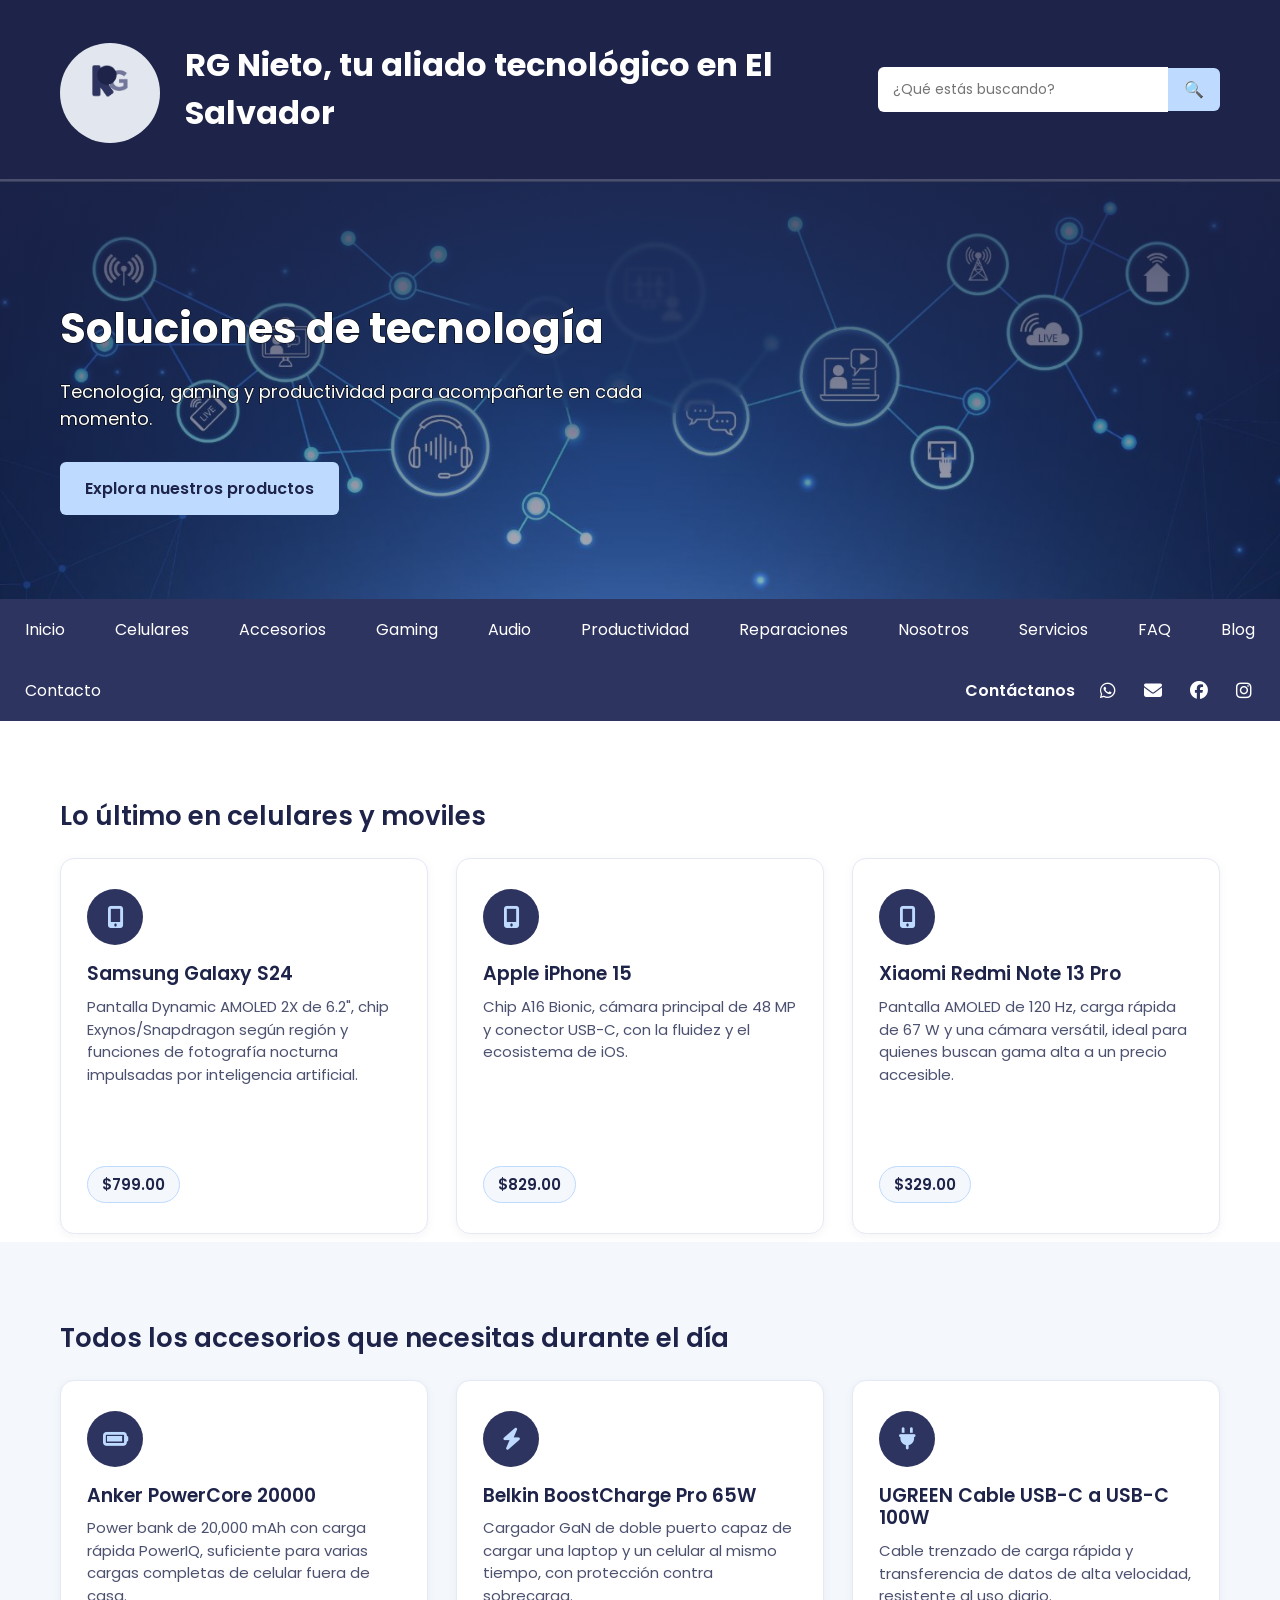
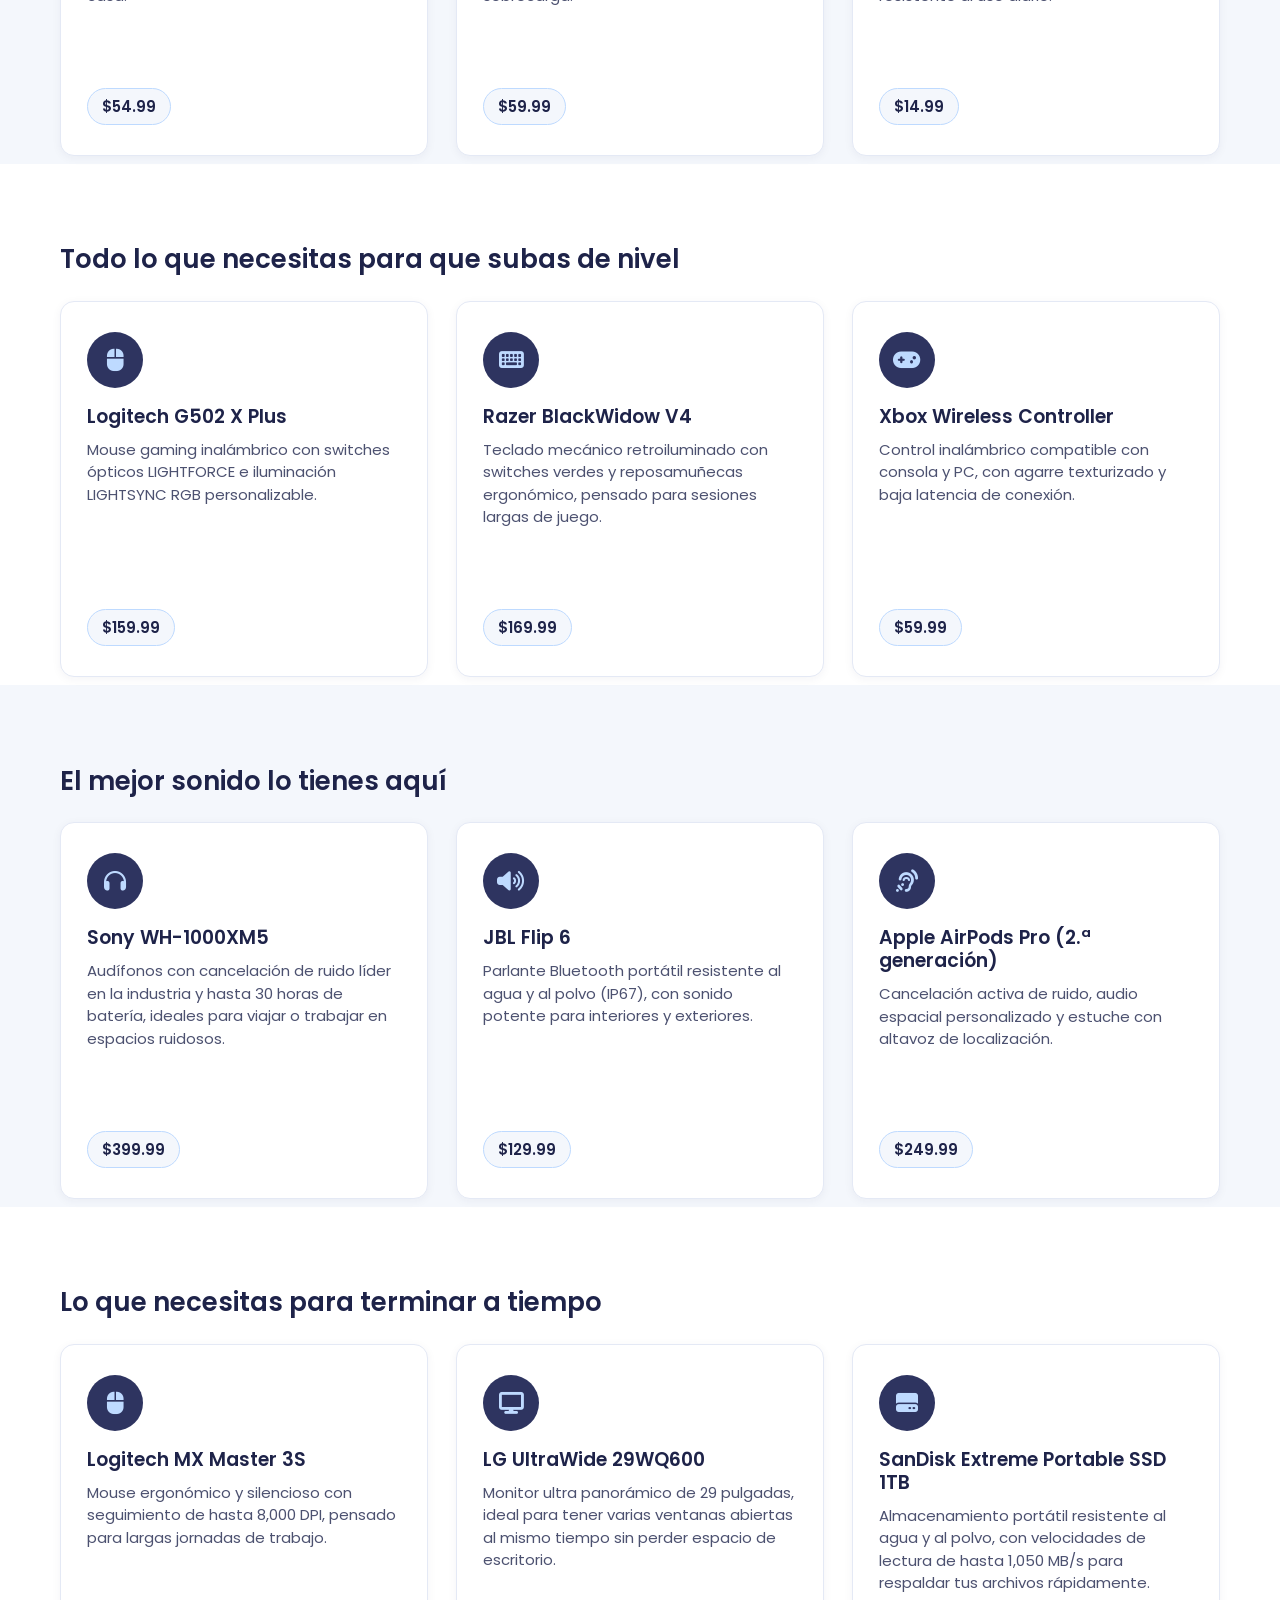
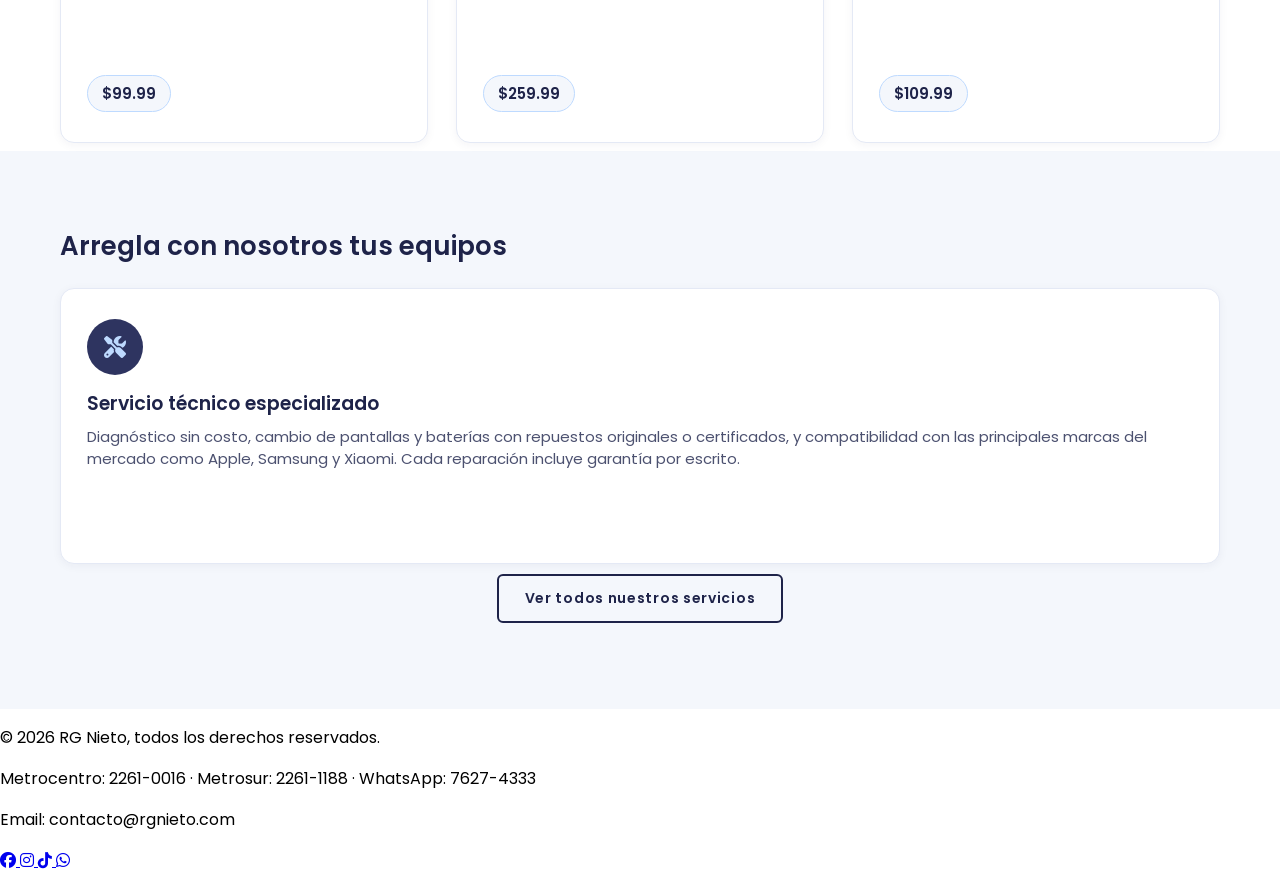
==== commit bc6135da: "Update index.html" ====
--- a/index.html
+++ b/index.html
@@ -272,21 +272,30 @@
 
 		</main>
 
-		<footer id="contacto">
-
-        	<p>© 2026 RG Nieto, todos los derechos reservados.</p>
-
-        	<p>Metrocentro: 2261-0016 · Metrosur: 2261-1188 · WhatsApp: 7627-4333</p>
-
-        	<p>Email: contacto@rgnieto.com</p>
-
-        	<div class="redes-sociales">
-            	<a href="#">Facebook</a>
-            	<a href="#">Instagram</a>
-            	<a href="#">TikTok</a>
-        	</div>
-
-    	</footer>
+	<footer id="contacto">
+
+        <p>© 2026 RG Nieto, todos los derechos reservados.</p>
+
+        <p>Metrocentro: 2261-0016 · Metrosur: 2261-1188 · WhatsApp: 7627-4333</p>
+
+        <p>Email: contacto@rgnieto.com</p>
+
+        <div class="redes-sociales">
+            <a href="https://www.facebook.com/share/1EexZE797u/" target="_blank" rel="noopener" title="Facebook">
+                <i class="fa-brands fa-facebook"></i>
+            </a>
+            <a href="https://www.instagram.com/rgnieto_sv" target="_blank" rel="noopener" title="Instagram">
+                <i class="fa-brands fa-instagram"></i>
+            </a>
+            <a href="https://www.tiktok.com/@rg.nieto.sa.de.cv" target="_blank" rel="noopener" title="TikTok">
+                <i class="fa-brands fa-tiktok"></i>
+            </a>
+            <a href="https://wa.me/50376274333" target="_blank" rel="noopener" title="WhatsApp">
+                <i class="fa-brands fa-whatsapp"></i>
+            </a>
+        </div>
+
+    </footer>
 
 	</body>
 
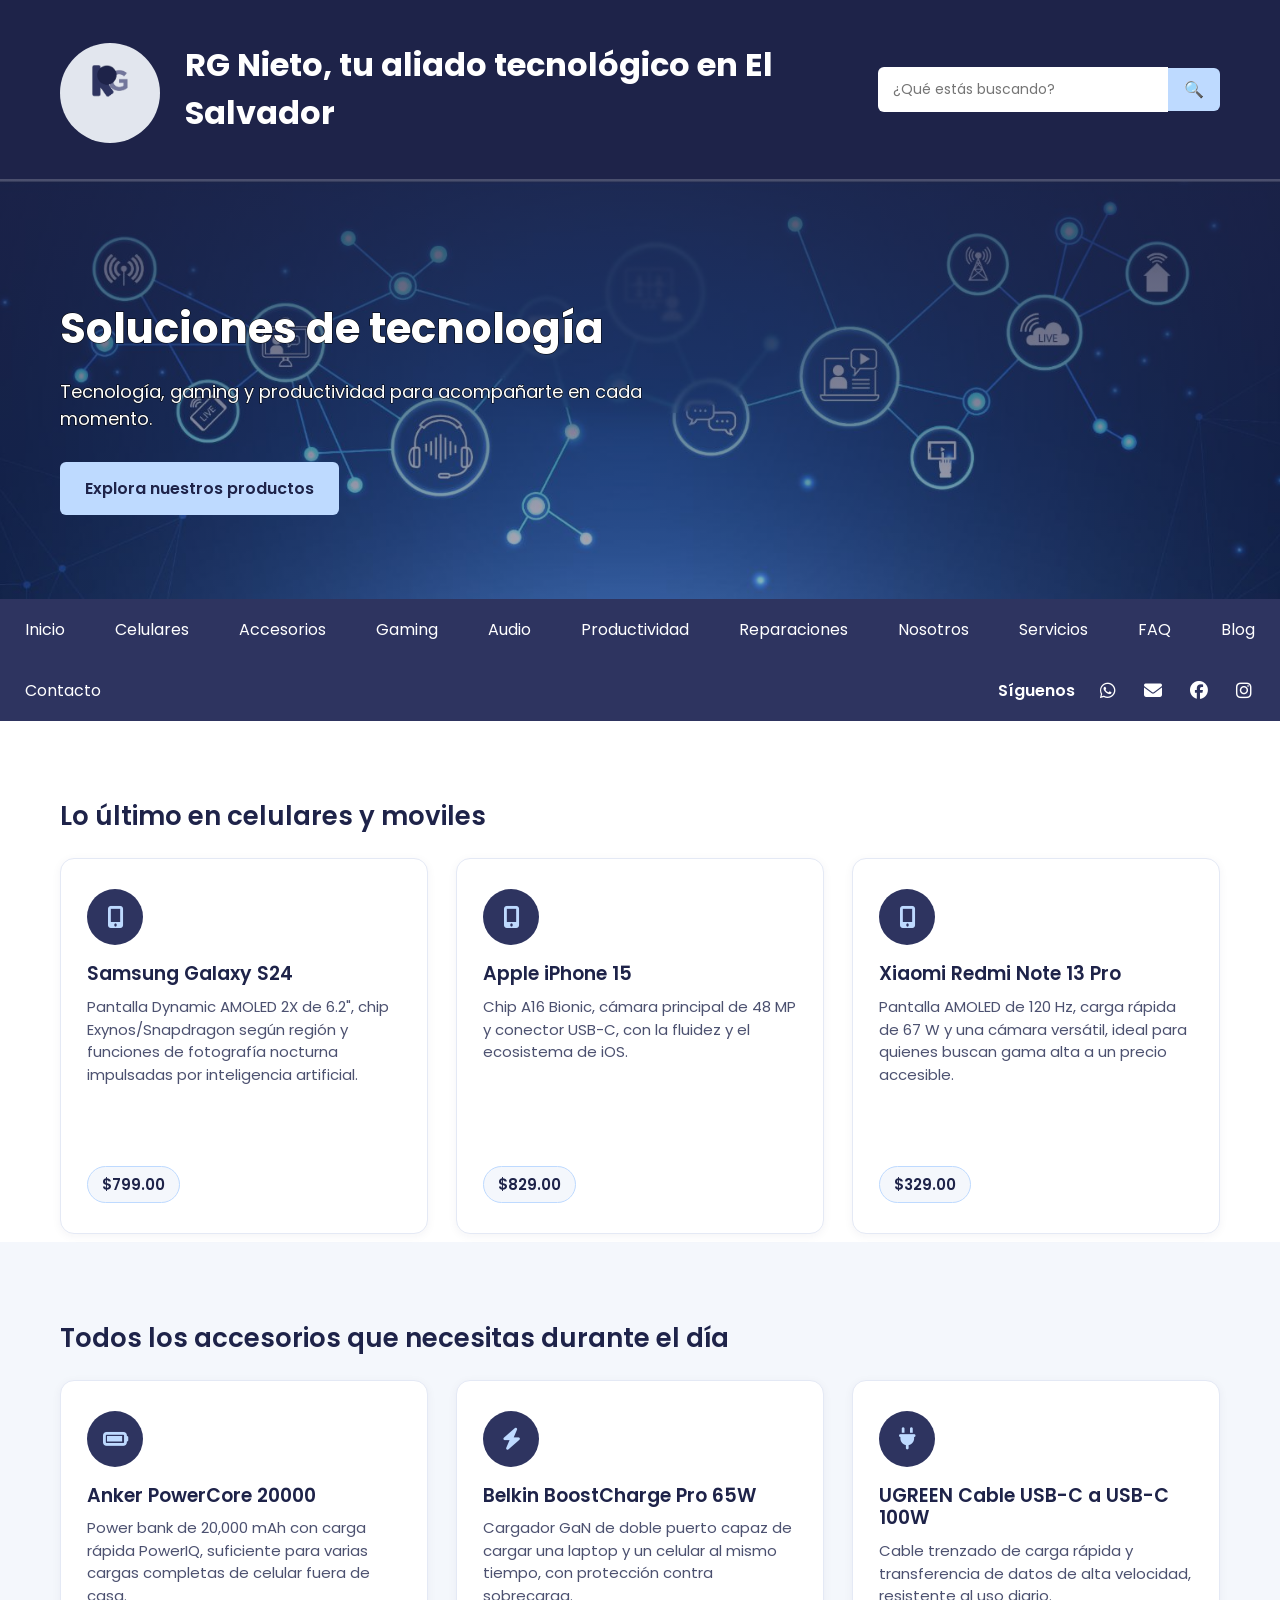
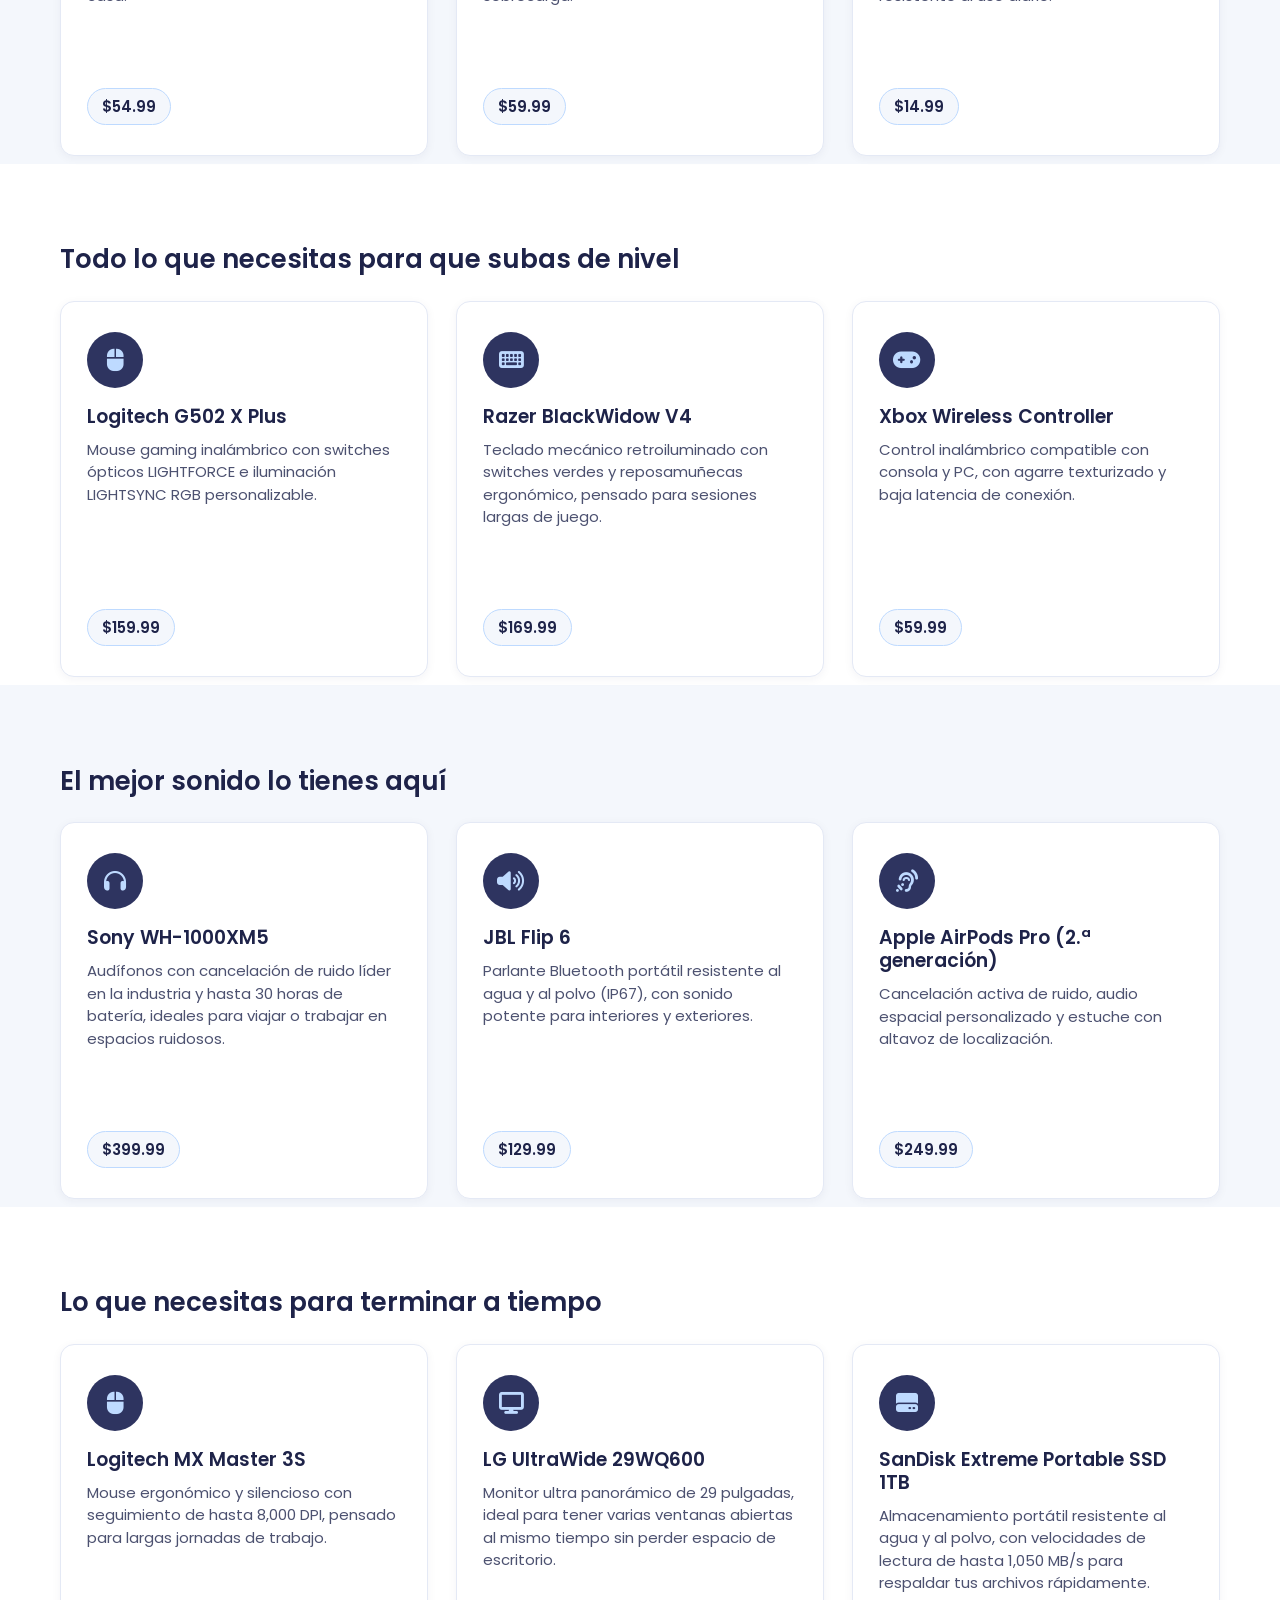
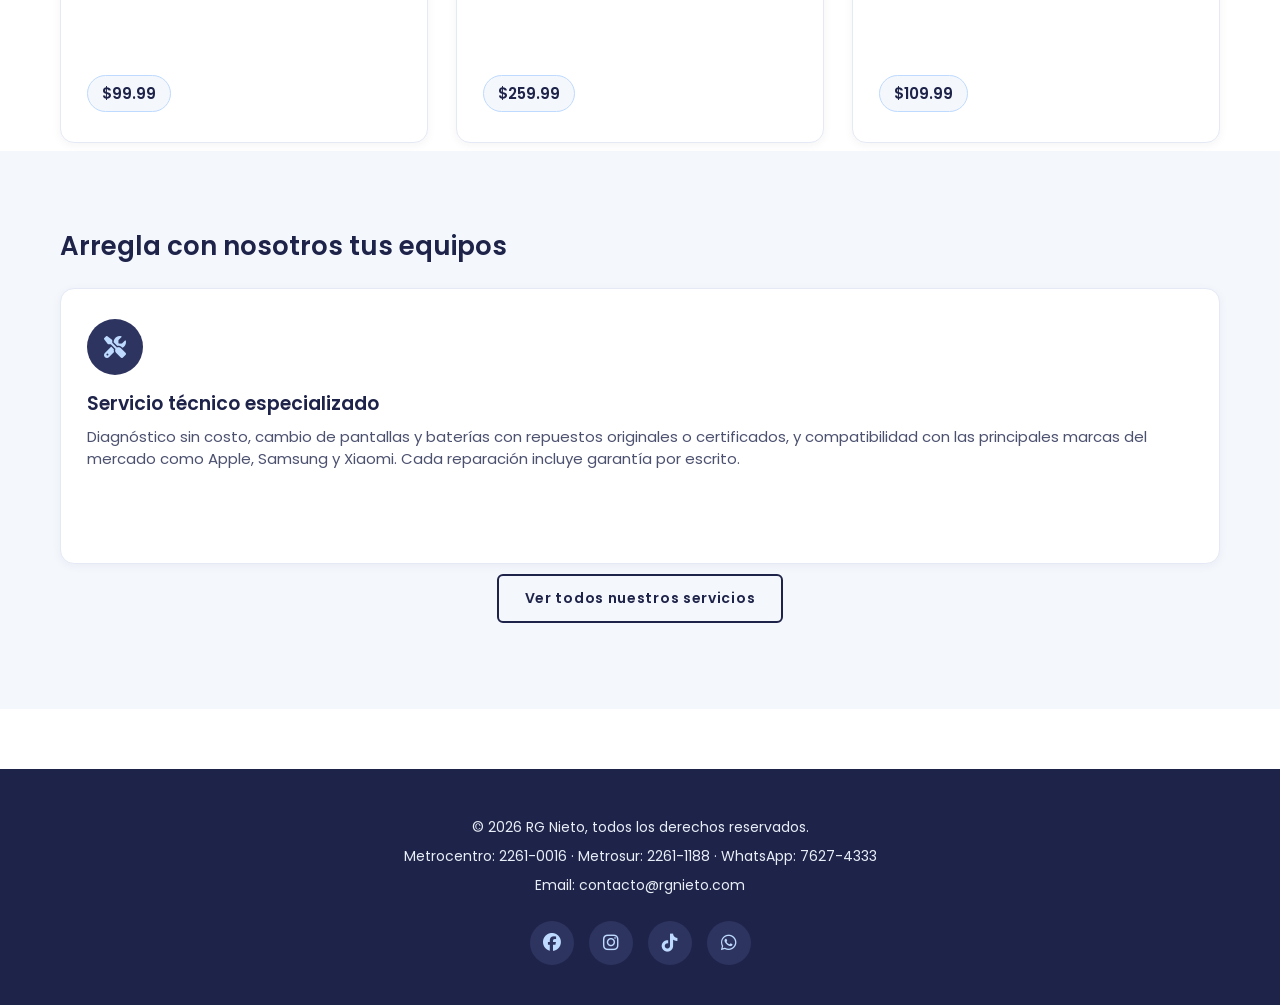
==== commit 5fc1bac1: "Update index.html" ====
--- a/index.html
+++ b/index.html
@@ -59,7 +59,7 @@
 				<li><a href="blog.html">Blog</a></li>
 				<li><a href="contacto.html">Contacto</a></li>
 
-				<li class="contacto-nav"><span>Contáctanos</span>
+				<li class="contacto-nav"><span>Síguenos</span>
 					<a href="https://wa.me/50376274333" title="WhatsApp" target="_blank" rel="noopener">
 						<i class="fa-brands fa-whatsapp"></i>
 					</a>
--- a/css/estilos.css
+++ b/css/estilos.css
@@ -164,4 +164,58 @@
 .contacto-nav a:hover {
     background-color: transparent;
     color: #BEDAFF;
-}+
+
+    /* ===== Footer institucional ===== */
+footer {
+    background-color: #1E2349;
+    color: #ffffff;
+    text-align: center;
+    padding: 40px 20px;
+    margin-top: 60px;
+}
+
+footer p {
+    margin: 8px 0;
+    font-size: 14px;
+    color: #E8EEF7;
+}
+
+footer a {
+    color: #BEDAFF;
+    text-decoration: none;
+    transition: color 0.2s ease;
+}
+
+footer a:hover {
+    color: #ffffff;
+}
+
+footer .redes-sociales {
+    margin-top: 25px;
+    display: flex;
+    justify-content: center;
+    flex-wrap: wrap;
+    gap: 15px;
+}
+
+footer .redes-sociales a {
+    display: inline-flex;
+    align-items: center;
+    justify-content: center;
+    width: 44px;
+    height: 44px;
+    border-radius: 50%;
+    background-color: #2E3460;
+    color: #BEDAFF;
+    font-size: 18px;
+    transition: background-color 0.25s ease, color 0.25s ease, transform 0.2s ease;
+}
+
+footer .redes-sociales a:hover {
+    background-color: #BEDAFF;
+    color: #1E2349;
+    transform: translateY(-3px);
+    text-decoration: none;
+}
+}
--- a/css/persona2.css
+++ b/css/persona2.css
@@ -593,3 +593,58 @@
     flex-wrap: wrap;
     row-gap: 6px;
 }
+
+
+
+/* ===== Footer institucional ===== */
+footer {
+    background-color: #1E2349;
+    color: #ffffff;
+    text-align: center;
+    padding: 40px 20px;
+    margin-top: 60px;
+}
+
+footer p {
+    margin: 8px 0;
+    font-size: 14px;
+    color: #E8EEF7;
+}
+
+footer a {
+    color: #BEDAFF;
+    text-decoration: none;
+    transition: color 0.2s ease;
+}
+
+footer a:hover {
+    color: #ffffff;
+}
+
+footer .redes-sociales {
+    margin-top: 25px;
+    display: flex;
+    justify-content: center;
+    flex-wrap: wrap;
+    gap: 15px;
+}
+
+footer .redes-sociales a {
+    display: inline-flex;
+    align-items: center;
+    justify-content: center;
+    width: 44px;
+    height: 44px;
+    border-radius: 50%;
+    background-color: #2E3460;
+    color: #BEDAFF;
+    font-size: 18px;
+    transition: background-color 0.25s ease, color 0.25s ease, transform 0.2s ease;
+}
+
+footer .redes-sociales a:hover {
+    background-color: #BEDAFF;
+    color: #1E2349;
+    transform: translateY(-3px);
+    text-decoration: none;
+}
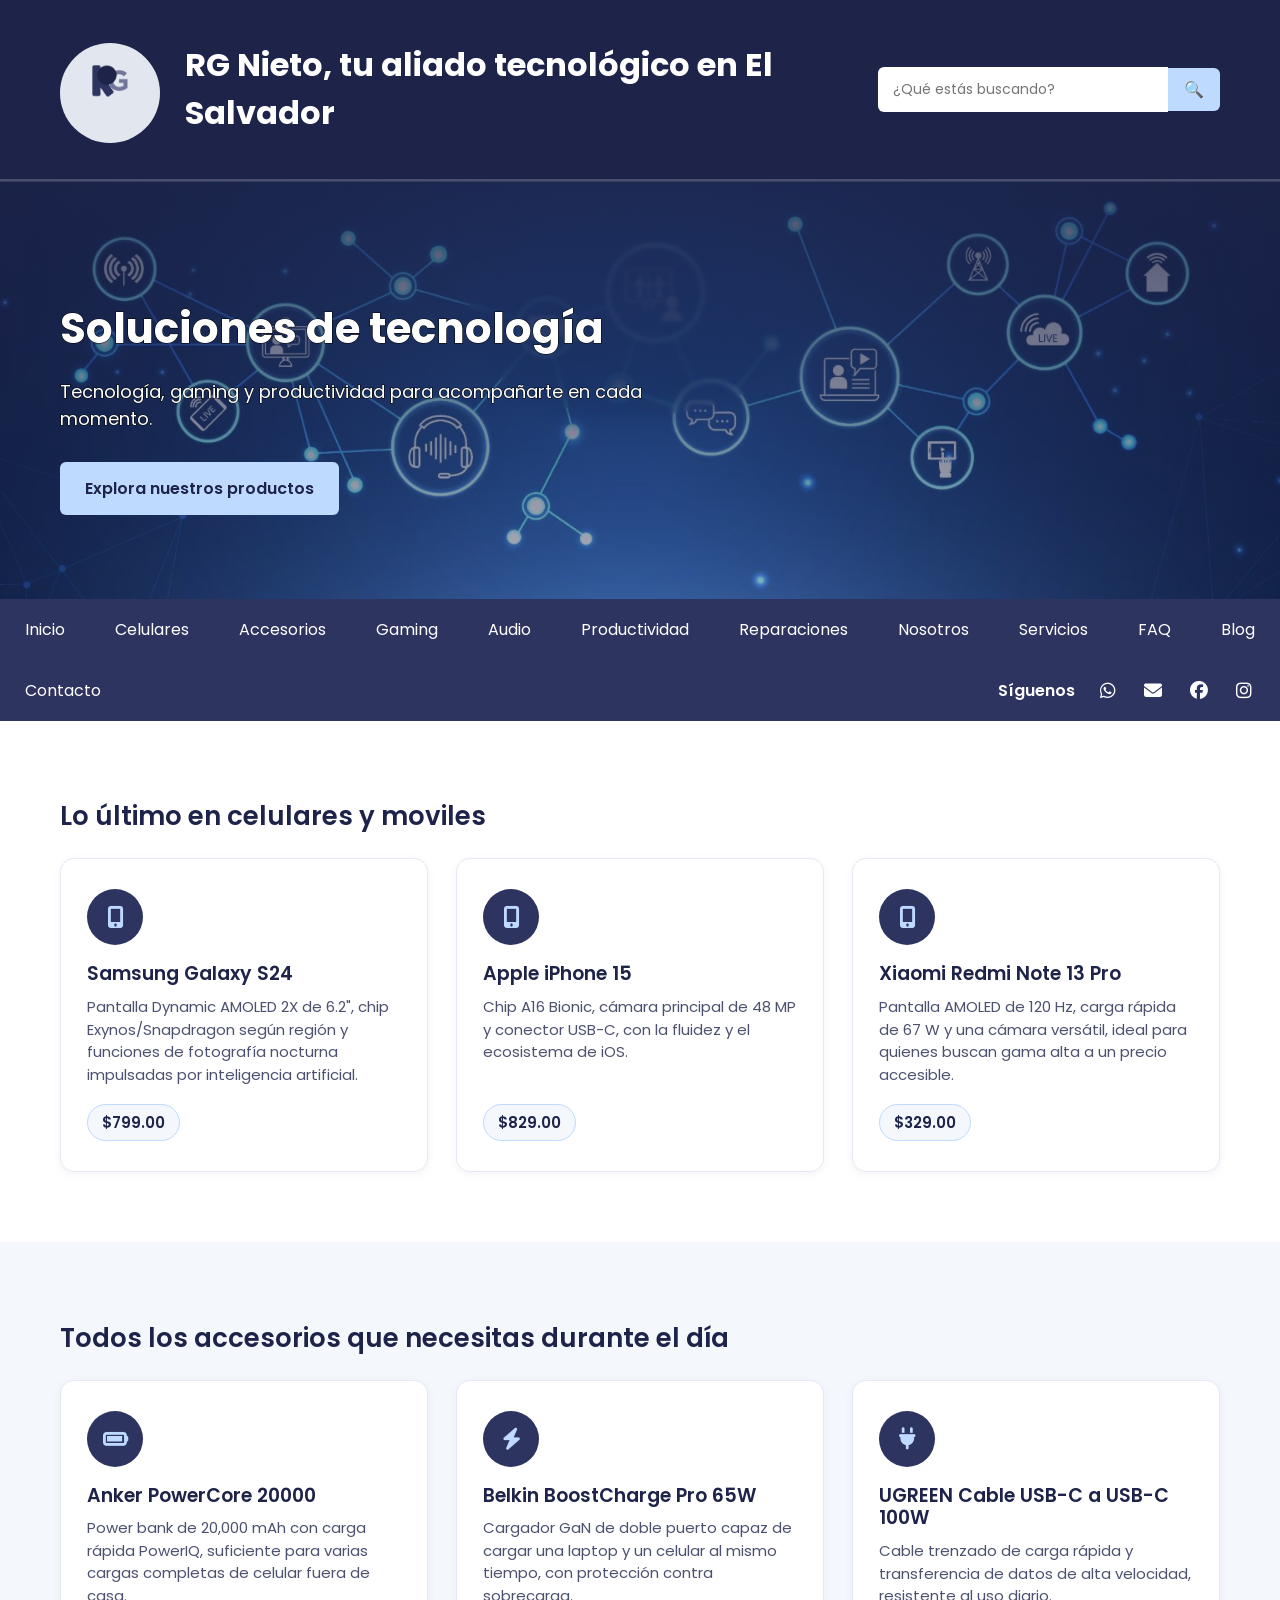
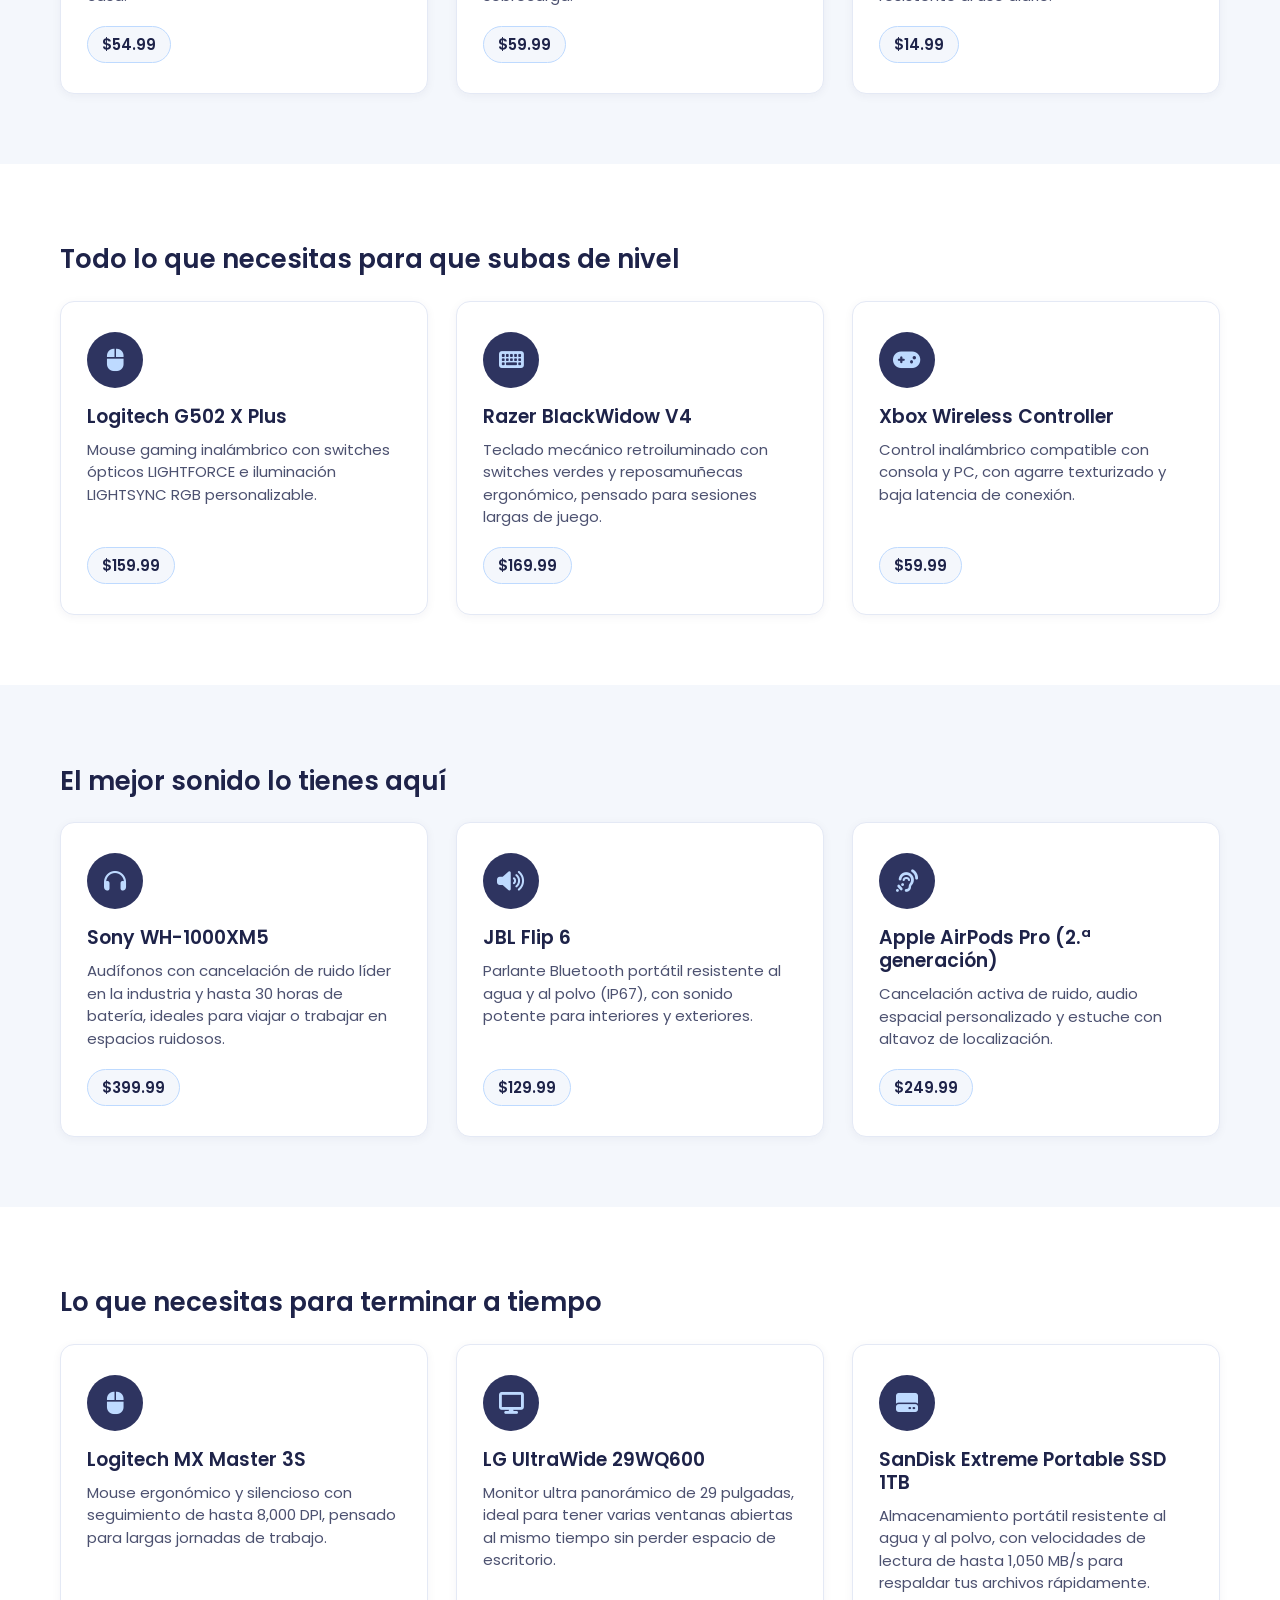
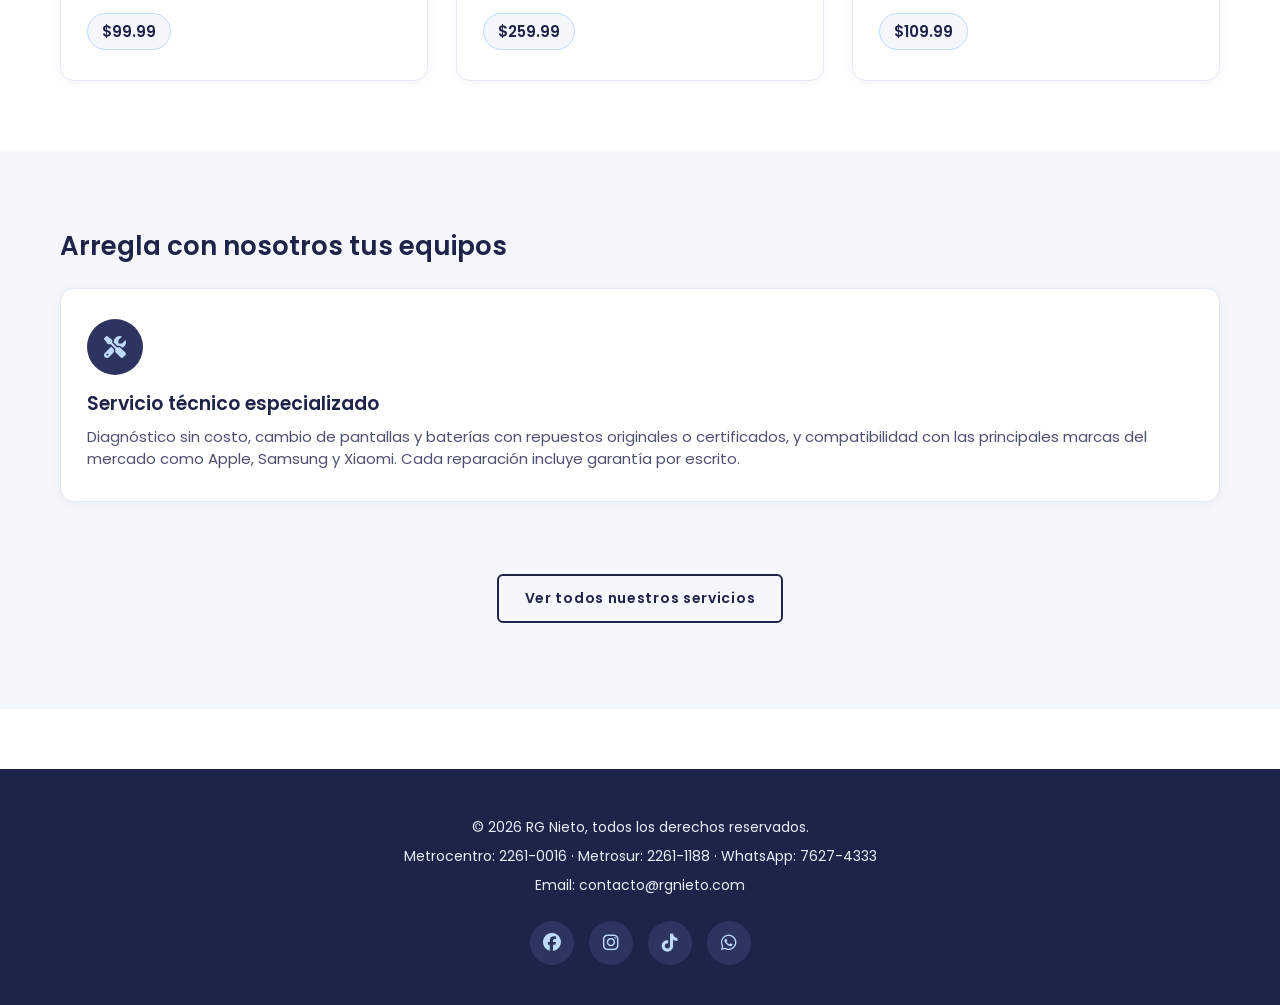
==== commit ba00dfa9: "movi el estilo responsivo a uno independiente" ====
--- a/index.html
+++ b/index.html
@@ -16,6 +16,8 @@
 		<link href="https://fonts.googleapis.com/css2?family=Poppins:wght@400;500;600;700&display=swap" rel="stylesheet">
 
 		<link rel="stylesheet" href="https://cdnjs.cloudflare.com/ajax/libs/font-awesome/6.5.2/css/all.min.css">
+
+		<link rel="stylesheet" href="css/responsivo.css">
 
 	</head>
 
--- a/css/estilos.css
+++ b/css/estilos.css
@@ -164,7 +164,7 @@
 .contacto-nav a:hover {
     background-color: transparent;
     color: #BEDAFF;
-
+}
 
     /* ===== Footer institucional ===== */
 footer {
@@ -217,5 +217,4 @@
     color: #1E2349;
     transform: translateY(-3px);
     text-decoration: none;
-}
-}
+}
--- a/css/persona2.css
+++ b/css/persona2.css
@@ -156,7 +156,7 @@
     transition: transform 0.25s ease, box-shadow 0.25s ease;
     display: flex;
     flex-direction: column;
-    height: 100%;
+    
 }
 
 .tarjeta:hover {
--- a/css/responsivo.css
+++ b/css/responsivo.css
@@ -0,0 +1,25 @@
+/* ===== Aquí compañeros pondré el estilo responsivo para pantallas de celular ===== */
+@media (max-width: 768px)
+{
+    header{
+        flex-wrap: wrap;
+        padding: 16px 20px;
+        gap: 14px;
+    }
+
+    header h1{
+        font-size: 1.5rem;
+        margin: 0;
+    }
+
+    .buscador{
+        margin-left: 0;
+        width: 100%;
+    }
+
+    .buscador input{
+        width: auto;
+        flex: 1;
+        min-width: 0;
+    }
+}
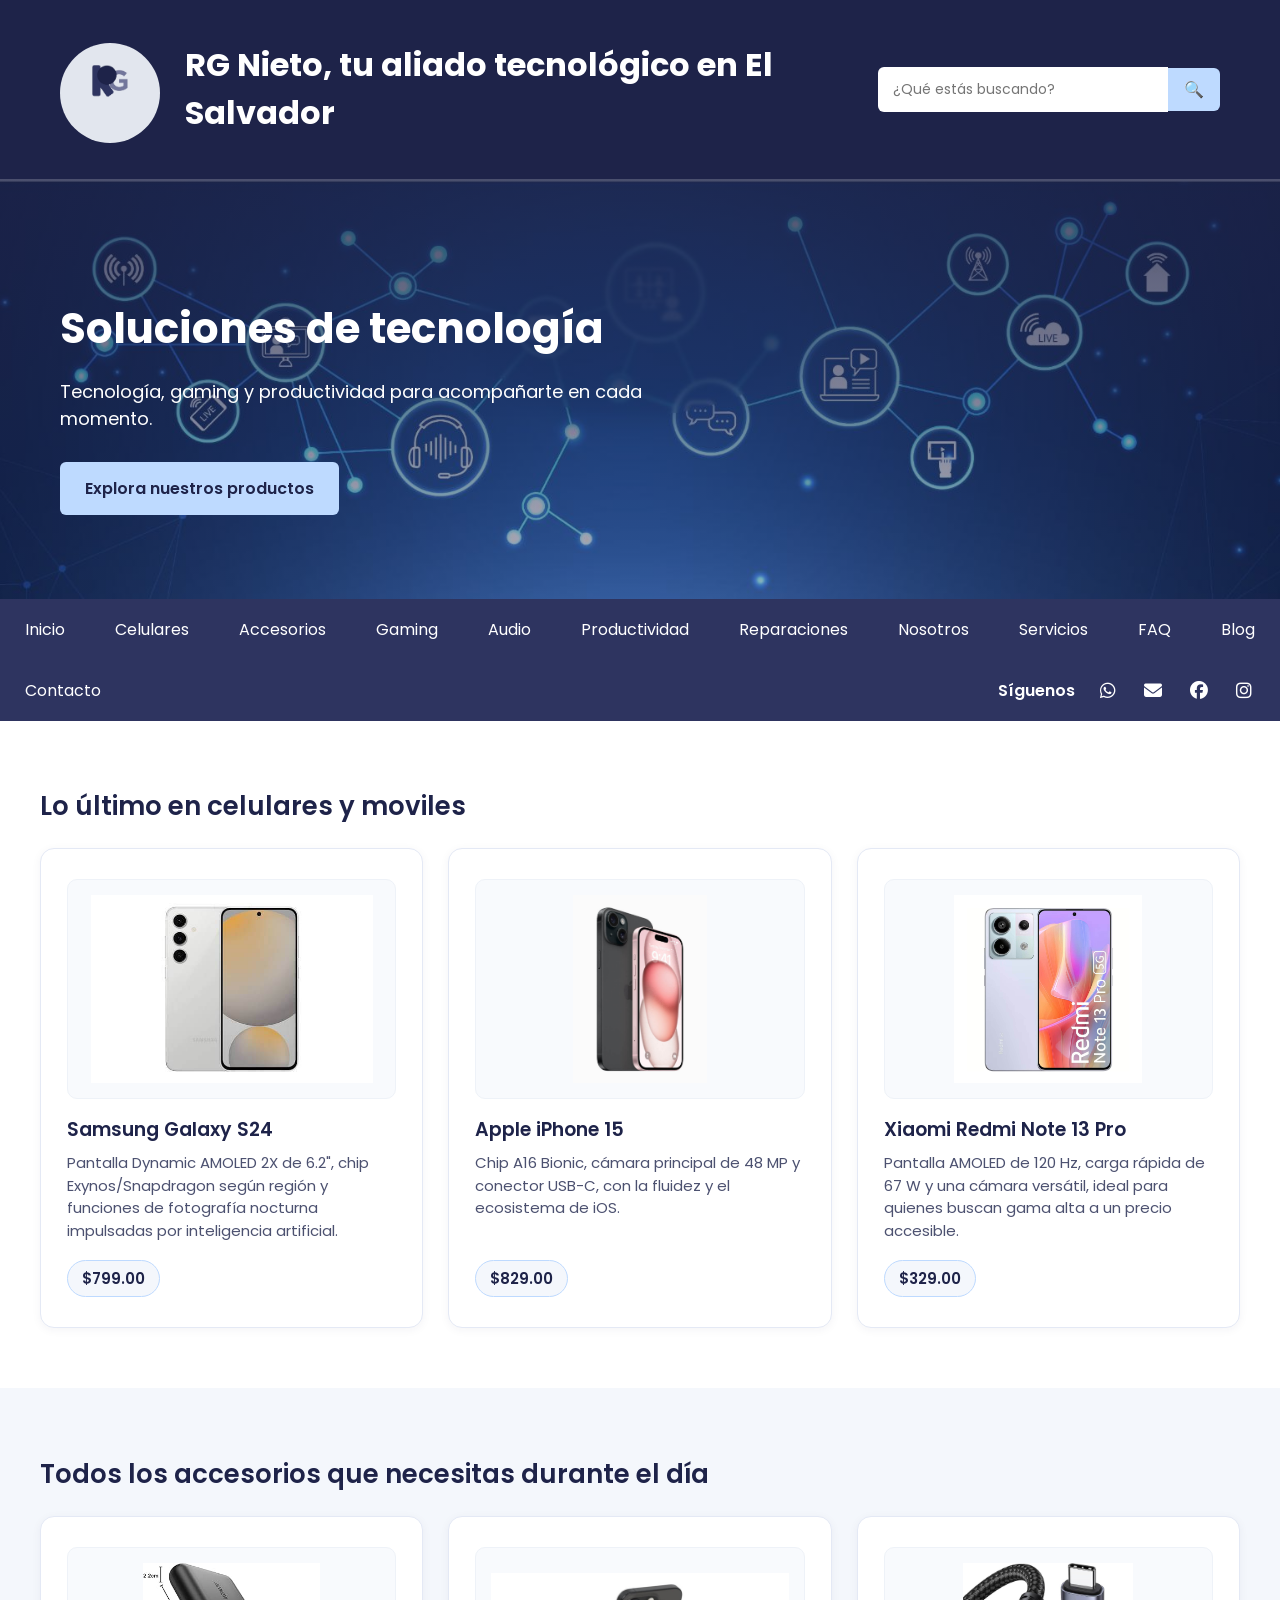
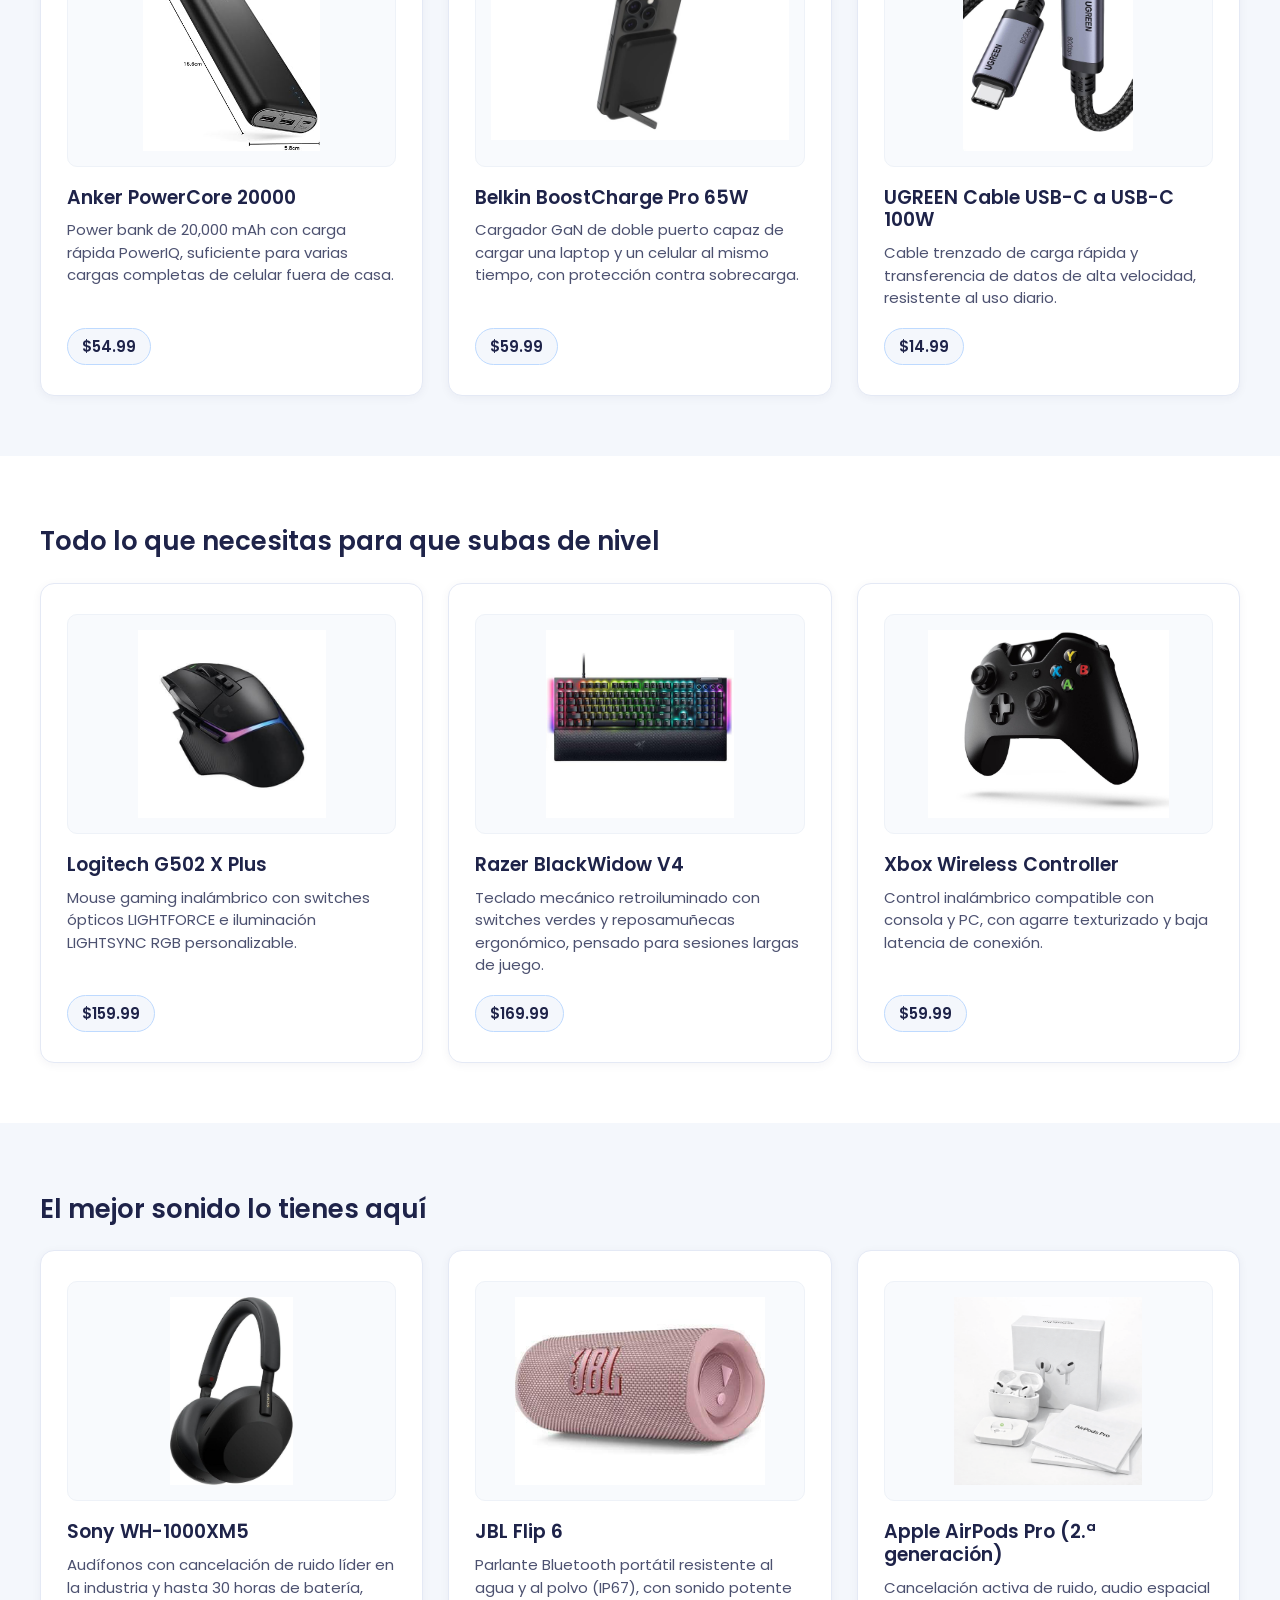
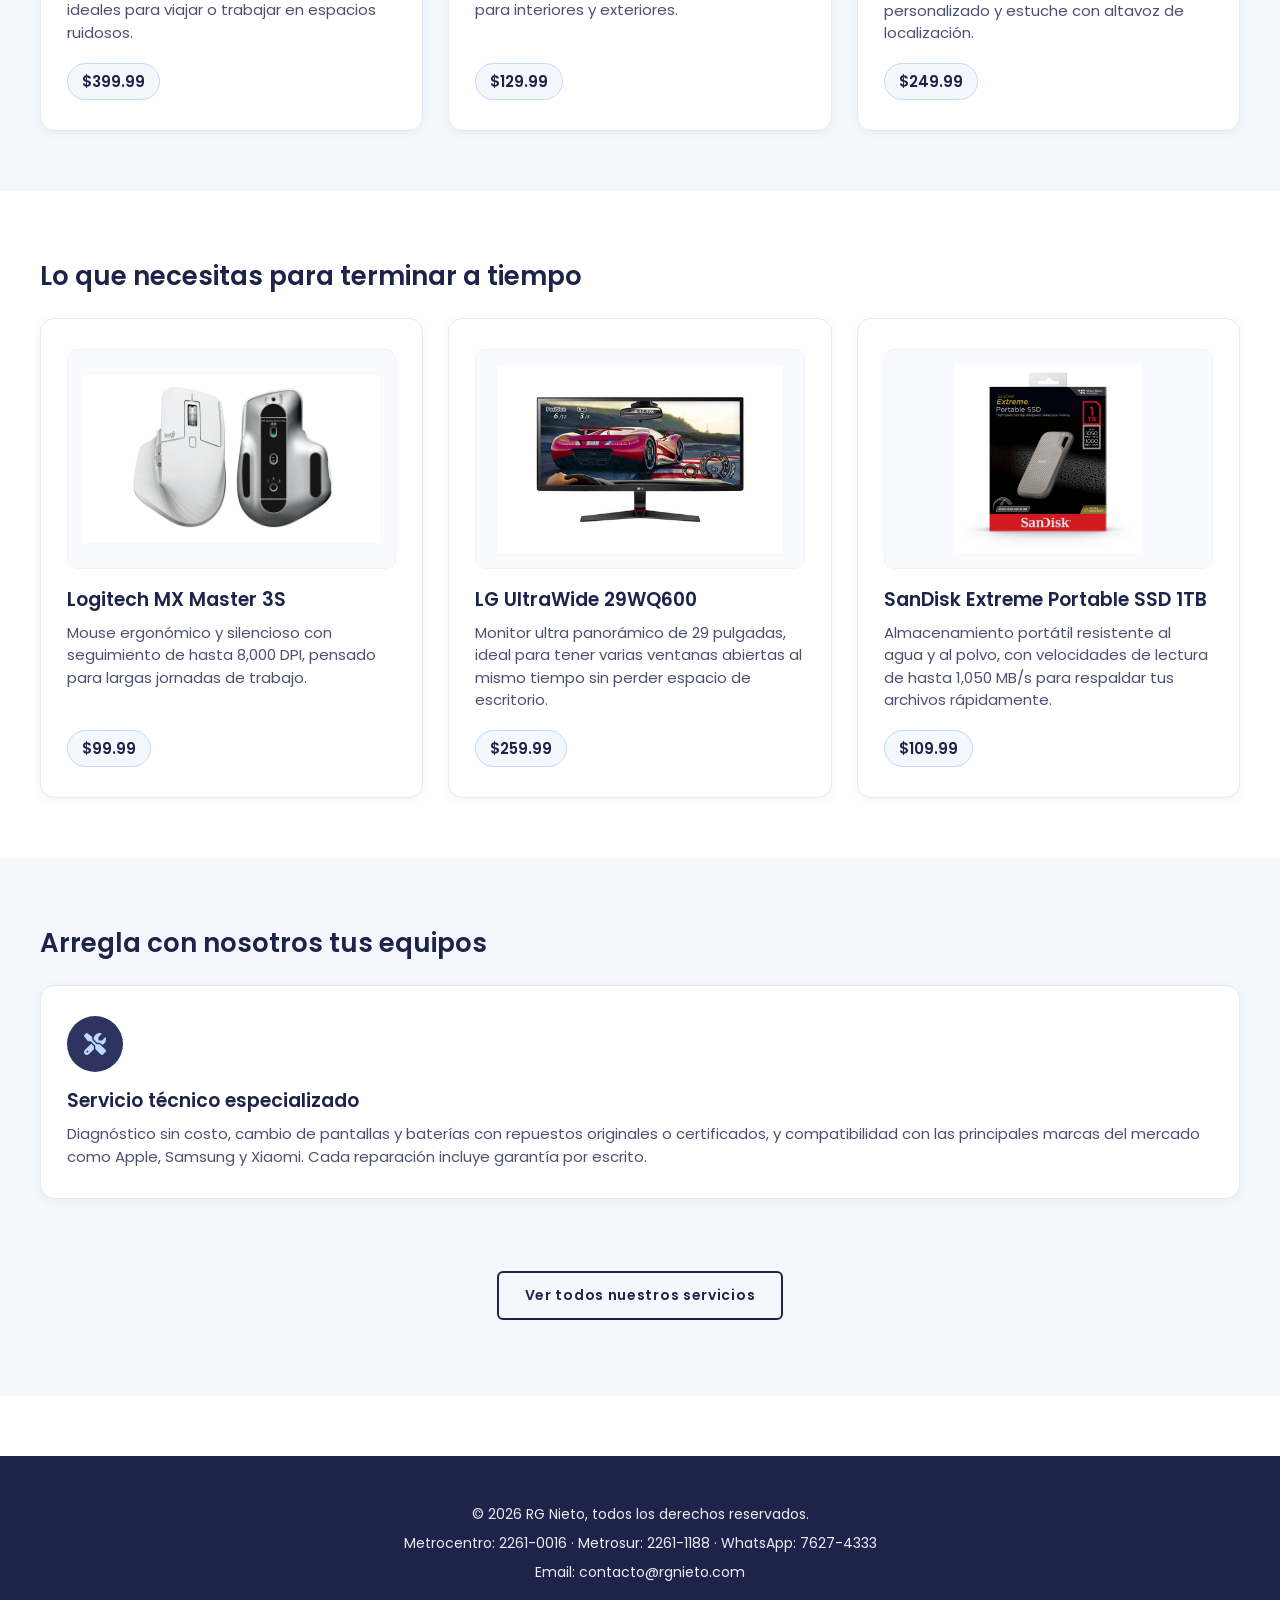
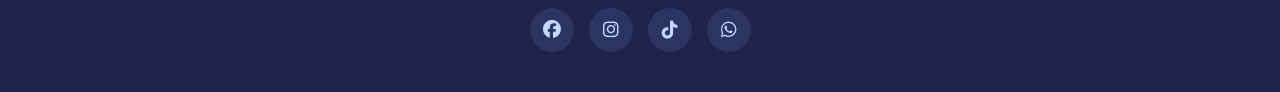
==== commit ba9b3101: "Add files via upload" ====
--- a/index.html
+++ b/index.html
@@ -10,14 +10,13 @@
 
 		<link rel="icon" href="img/logo1.png" type="image/png">
 
+		<!-- Rutas de los estilos -->
 		<link rel="stylesheet" href="css/estilos.css">
 		<link rel="stylesheet" href="css/persona2.css">
 
 		<link href="https://fonts.googleapis.com/css2?family=Poppins:wght@400;500;600;700&display=swap" rel="stylesheet">
 
 		<link rel="stylesheet" href="https://cdnjs.cloudflare.com/ajax/libs/font-awesome/6.5.2/css/all.min.css">
-
-		<link rel="stylesheet" href="css/responsivo.css">
 
 	</head>
 
@@ -80,6 +79,7 @@
 
 		<main id="inicio">
 			
+			<!-- ================= SECCIÓN CELULARES ================= -->
 			<section id="celulares">
 
 				<h2>Lo último en celulares y moviles</h2>
@@ -87,7 +87,9 @@
 				<div class="tarjetas-grid">
 
 					<article class="tarjeta tarjeta-producto">
-						<div class="icono"><i class="fa-solid fa-mobile-screen-button"></i></div>
+						<div class="imagen-producto">
+							<img src="img/SS24.jpg" alt="Samsung Galaxy S24" loading="lazy">
+						</div>
 						<h3>Samsung Galaxy S24</h3>
 						<p>Pantalla Dynamic AMOLED 2X de 6.2", chip Exynos/Snapdragon según región y
 							funciones de fotografía nocturna impulsadas por inteligencia artificial.</p>
@@ -95,7 +97,9 @@
 					</article>
 
 					<article class="tarjeta tarjeta-producto">
-						<div class="icono"><i class="fa-solid fa-mobile-screen-button"></i></div>
+						<div class="imagen-producto">
+							<img src="img/iphone15.jpg" alt="Apple iPhone 15" loading="lazy">
+						</div>
 						<h3>Apple iPhone 15</h3>
 						<p>Chip A16 Bionic, cámara principal de 48 MP y conector USB-C, con la fluidez y el
 							ecosistema de iOS.</p>
@@ -103,7 +107,9 @@
 					</article>
 
 					<article class="tarjeta tarjeta-producto">
-						<div class="icono"><i class="fa-solid fa-mobile-screen-button"></i></div>
+						<div class="imagen-producto">
+							<img src="img/redminote-13-prolila.jpg" alt="Xiaomi Redmi Note 13 Pro" loading="lazy">
+						</div>
 						<h3>Xiaomi Redmi Note 13 Pro</h3>
 						<p>Pantalla AMOLED de 120 Hz, carga rápida de 67 W y una cámara versátil, ideal
 							para quienes buscan gama alta a un precio accesible.</p>
@@ -114,148 +120,146 @@
 
 			</section>
 
+			<!-- ================= SECCIÓN ACCESORIOS ================= -->
 			<section id="accesorios">
-
 				<h2>Todos los accesorios que necesitas durante el día</h2>
-
-				<div class="tarjetas-grid">
-
-					<article class="tarjeta tarjeta-producto">
-						<div class="icono"><i class="fa-solid fa-battery-full"></i></div>
+				<div class="tarjetas-grid">
+					<article class="tarjeta tarjeta-producto">
+						<div class="imagen-producto">
+							<img src="img/ankerpower.jpg" alt="Anker PowerCore 20000" loading="lazy">
+						</div>
 						<h3>Anker PowerCore 20000</h3>
 						<p>Power bank de 20,000 mAh con carga rápida PowerIQ, suficiente para varias
 							cargas completas de celular fuera de casa.</p>
 						<span class="precio">$54.99</span>
 					</article>
-
-					<article class="tarjeta tarjeta-producto">
-						<div class="icono"><i class="fa-solid fa-bolt"></i></div>
+					<article class="tarjeta tarjeta-producto">
+						<div class="imagen-producto">
+							<img src="img/belkinboost.jpg" alt="Belkin BoostCharge Pro 65W" loading="lazy">
+						</div>
 						<h3>Belkin BoostCharge Pro 65W</h3>
 						<p>Cargador GaN de doble puerto capaz de cargar una laptop y un celular al mismo
 							tiempo, con protección contra sobrecarga.</p>
 						<span class="precio">$59.99</span>
 					</article>
-
-					<article class="tarjeta tarjeta-producto">
-						<div class="icono"><i class="fa-solid fa-plug"></i></div>
+					<article class="tarjeta tarjeta-producto">
+						<div class="imagen-producto">
+							<img src="img/ugreen.jpg" alt="UGREEN Cable USB-C" loading="lazy">
+						</div>
 						<h3>UGREEN Cable USB-C a USB-C 100W</h3>
 						<p>Cable trenzado de carga rápida y transferencia de datos de alta velocidad,
 							resistente al uso diario.</p>
 						<span class="precio">$14.99</span>
 					</article>
-
-				</div>
-				
-			</section>
-
+				</div>
+			</section>
+
+			<!-- ================= SECCIÓN GAMING ================= -->
 			<section id="gaming">
-
 				<h2>Todo lo que necesitas para que subas de nivel</h2>
-
-				<div class="tarjetas-grid">
-
-					<article class="tarjeta tarjeta-producto">
-						<div class="icono"><i class="fa-solid fa-computer-mouse"></i></div>
+				<div class="tarjetas-grid">
+					<article class="tarjeta tarjeta-producto">
+						<div class="imagen-producto">
+							<img src="img/logitechG502.jpg" alt="Logitech G502 X Plus" loading="lazy">
+						</div>
 						<h3>Logitech G502 X Plus</h3>
 						<p>Mouse gaming inalámbrico con switches ópticos LIGHTFORCE e iluminación
 							LIGHTSYNC RGB personalizable.</p>
 						<span class="precio">$159.99</span>
 					</article>
-
-					<article class="tarjeta tarjeta-producto">
-						<div class="icono"><i class="fa-solid fa-keyboard"></i></div>
+					<article class="tarjeta tarjeta-producto">
+						<div class="imagen-producto">
+							<img src="img/Razer-BlackWidow-V4-600x600.jpg" alt="Razer BlackWidow V4" loading="lazy">
+						</div>
 						<h3>Razer BlackWidow V4</h3>
 						<p>Teclado mecánico retroiluminado con switches verdes y reposamuñecas
 							ergonómico, pensado para sesiones largas de juego.</p>
 						<span class="precio">$169.99</span>
 					</article>
-
-					<article class="tarjeta tarjeta-producto">
-						<div class="icono"><i class="fa-solid fa-gamepad"></i></div>
+					<article class="tarjeta tarjeta-producto">
+						<div class="imagen-producto">
+							<img src="img/xboxwireless.jpg" alt="Xbox Wireless Controller" loading="lazy">
+						</div>
 						<h3>Xbox Wireless Controller</h3>
 						<p>Control inalámbrico compatible con consola y PC, con agarre texturizado y
 							baja latencia de conexión.</p>
 						<span class="precio">$59.99</span>
 					</article>
-
-				</div>
-
-			</section>
-
+				</div>
+			</section>
+
+			<!-- ================= SECCIÓN AUDIO ================= -->
 			<section id="audio">
-
 				<h2>El mejor sonido lo tienes aquí</h2>
-
-				<div class="tarjetas-grid">
-
-					<article class="tarjeta tarjeta-producto">
-						<div class="icono"><i class="fa-solid fa-headphones"></i></div>
+				<div class="tarjetas-grid">
+					<article class="tarjeta tarjeta-producto">
+						<div class="imagen-producto">
+							<img src="img/sonywh.jpg" alt="Sony WH-1000XM5" loading="lazy">
+						</div>
 						<h3>Sony WH-1000XM5</h3>
 						<p>Audífonos con cancelación de ruido líder en la industria y hasta 30 horas de
 							batería, ideales para viajar o trabajar en espacios ruidosos.</p>
 						<span class="precio">$399.99</span>
 					</article>
-
-					<article class="tarjeta tarjeta-producto">
-						<div class="icono"><i class="fa-solid fa-volume-high"></i></div>
+					<article class="tarjeta tarjeta-producto">
+						<div class="imagen-producto">
+							<img src="img/JBLflip.jpg" alt="JBL Flip 6" loading="lazy">
+						</div>
 						<h3>JBL Flip 6</h3>
 						<p>Parlante Bluetooth portátil resistente al agua y al polvo (IP67), con sonido
 							potente para interiores y exteriores.</p>
 						<span class="precio">$129.99</span>
 					</article>
-
-					<article class="tarjeta tarjeta-producto">
-						<div class="icono"><i class="fa-solid fa-ear-listen"></i></div>
+					<article class="tarjeta tarjeta-producto">
+						<div class="imagen-producto">
+							<img src="img/appleairpods.png" alt="Apple AirPods Pro 2" loading="lazy">
+						</div>
 						<h3>Apple AirPods Pro (2.ª generación)</h3>
 						<p>Cancelación activa de ruido, audio espacial personalizado y estuche con
 							altavoz de localización.</p>
 						<span class="precio">$249.99</span>
 					</article>
-
-				</div>
-				
-			</section>
-
+				</div>
+			</section>
+
+			<!-- ================= SECCIÓN PRODUCTIVIDAD ================= -->
 			<section id="productividad">
-
 				<h2>Lo que necesitas para terminar a tiempo</h2>
-
-				<div class="tarjetas-grid">
-
-					<article class="tarjeta tarjeta-producto">
-						<div class="icono"><i class="fa-solid fa-computer-mouse"></i></div>
+				<div class="tarjetas-grid">
+					<article class="tarjeta tarjeta-producto">
+						<div class="imagen-producto">
+							<img src="img/logitechmx.jpg" alt="Logitech MX Master 3S" loading="lazy">
+						</div>
 						<h3>Logitech MX Master 3S</h3>
 						<p>Mouse ergonómico y silencioso con seguimiento de hasta 8,000 DPI, pensado
 							para largas jornadas de trabajo.</p>
 						<span class="precio">$99.99</span>
 					</article>
-
-					<article class="tarjeta tarjeta-producto">
-						<div class="icono"><i class="fa-solid fa-display"></i></div>
+					<article class="tarjeta tarjeta-producto">
+						<div class="imagen-producto">
+							<img src="img/lgultrawide.jpg" alt="LG UltraWide 29WQ600" loading="lazy">
+						</div>
 						<h3>LG UltraWide 29WQ600</h3>
 						<p>Monitor ultra panorámico de 29 pulgadas, ideal para tener varias ventanas
 							abiertas al mismo tiempo sin perder espacio de escritorio.</p>
 						<span class="precio">$259.99</span>
 					</article>
-
-					<article class="tarjeta tarjeta-producto">
-						<div class="icono"><i class="fa-solid fa-hard-drive"></i></div>
+					<article class="tarjeta tarjeta-producto">
+						<div class="imagen-producto">
+							<img src="img/sandisk.png" alt="SanDisk Extreme Portable SSD" loading="lazy">
+						</div>
 						<h3>SanDisk Extreme Portable SSD 1TB</h3>
 						<p>Almacenamiento portátil resistente al agua y al polvo, con velocidades de
 							lectura de hasta 1,050 MB/s para respaldar tus archivos rápidamente.</p>
 						<span class="precio">$109.99</span>
 					</article>
-
-				</div>
-
-			</section>
-
+				</div>
+			</section>
+
+			<!-- ================= SECCIÓN REPARACIONES ================= -->
 			<section id="reparaciones">
-
 				<h2>Arregla con nosotros tus equipos</h2>
-
-				<div class="tarjetas-grid">
-
+				<div class="tarjetas-grid">
 					<article class="tarjeta tarjeta-producto">
 						<div class="icono"><i class="fa-solid fa-screwdriver-wrench"></i></div>
 						<h3>Servicio técnico especializado</h3>
@@ -263,25 +267,18 @@
 							o certificados, y compatibilidad con las principales marcas del mercado como
 							Apple, Samsung y Xiaomi. Cada reparación incluye garantía por escrito.</p>
 					</article>
-
-				</div>
-
+				</div>
 				<p style="text-align:center; margin-top: 72px;">
 					<a href="servicios.html" class="boton-secundario">Ver todos nuestros servicios</a>
 				</p>
-
 			</section>
 
 		</main>
 
 	<footer id="contacto">
-
         <p>© 2026 RG Nieto, todos los derechos reservados.</p>
-
         <p>Metrocentro: 2261-0016 · Metrosur: 2261-1188 · WhatsApp: 7627-4333</p>
-
         <p>Email: contacto@rgnieto.com</p>
-
         <div class="redes-sociales">
             <a href="https://www.facebook.com/share/1EexZE797u/" target="_blank" rel="noopener" title="Facebook">
                 <i class="fa-brands fa-facebook"></i>
@@ -296,9 +293,8 @@
                 <i class="fa-brands fa-whatsapp"></i>
             </a>
         </div>
-
     </footer>
 
 	</body>
 
-</html>
+</html>
--- a/css/estilos.css
+++ b/css/estilos.css
@@ -8,19 +8,24 @@
     font-family: 'Poppins', sans-serif;
 }
 
+/* ===== HEADER ===== */
 header {
     background-color: #1E2349;
     color: white;
-    
-    display: flex;
-    align-items: center;
-    
+    display: flex;
+    align-items: center;
     padding: 20px 60px;
 }
 
 header img {
     width: 100px;
-    height: auto;
+    height: 100px;
+    box-sizing: border-box;
+    object-fit: contain;
+    background-color: rgba(244, 247, 252, 0.92);
+    border-radius: 50%;
+    padding: 15px;
+    transform: translateY(4px);
     margin-right: 25px;
 }
 
@@ -29,13 +34,7 @@
     font-weight: 700;
 }
 
-nav ul {
-    list-style: none;
-    display: flex;
-    margin: 0;
-    padding: 0;
-}
-
+/* ===== NAV ===== */
 nav {
     background-color: #2E3460;
     position: sticky;
@@ -43,6 +42,14 @@
     z-index: 1000;
 }
 
+nav ul {
+    list-style: none;
+    display: flex;
+    margin: 0;
+    padding: 0;
+    flex-wrap: wrap;
+}
+
 nav a {
     display: block;
     color: white;
@@ -50,68 +57,43 @@
     padding: 18px 25px;
 }
 
-.banner {
-    min-height: 300px;
-
-    background-image:
-    linear-gradient(rgba(30, 35, 73, 0.80), rgba(30, 35, 73, 0.35)),
-    url("../img/banner-tecnologia.jpg");
-    background-size: cover;
-    background-position: center;
-
-    display: flex;
-    align-items: center;
-
-    padding: 60px;
-}
-
 nav a:hover {
     background-color: #BEDAFF;
     color: #1E2349;
 }
 
-.banner-texto {
-    max-width: 600px;
-}
-
-.banner h2 {
-    font-size: 42px;
-    color: white;
-    margin-bottom: 15px;
-    color: #ffffff;
-    -webkit-text-stroke: 1px #000000;
-    paint-order: stroke fill;
-}
-
-.banner p {
+nav a.activo {
+    background-color: #BEDAFF;
+    color: #1E2349;
+    font-weight: 600;
+}
+
+.contacto-nav {
+    margin-left: auto;
+    display: flex;
+    align-items: center;
+    gap: 12px;
+    padding: 0 20px;
+    flex-wrap: wrap;
+}
+
+.contacto-nav span {
+    color: white;
+    font-weight: 600;
+    margin-right: 5px;
+}
+
+.contacto-nav a {
+    padding: 8px;
     font-size: 18px;
-    color: white;
-    margin-bottom: 30px;
-    color: #ffffff;
-    -webkit-text-stroke: 1px #000000;
-    paint-order: stroke fill;
-}
-
-.boton-banner {
-    display: inline-block;
-
-    background-color: #BEDAFF;
-    color: #1E2349;
-
-    text-decoration: none;
-
-    padding: 14px 25px;
-
-    border-radius: 6px;
-
-    font-weight: 600;
-}
-
-.boton-banner:hover {
-    background-color: white;
-    color: #1E2349;
-}
-
+}
+
+.contacto-nav a:hover {
+    background-color: transparent;
+    color: #BEDAFF;
+}
+
+/* ===== BUSCADOR Y BANNER ===== */
 .buscador {
     margin-left: auto;
     display: flex;
@@ -138,35 +120,47 @@
     cursor: pointer;
 }
 
-.buscador button:hover {
+.banner {
+    min-height: 300px;
+    background-image: linear-gradient(rgba(30, 35, 73, 0.80), rgba(30, 35, 73, 0.35)), url("../img/banner-tecnologia.jpg");
+    background-size: cover;
+    background-position: center;
+    display: flex;
+    align-items: center;
+    padding: 60px;
+}
+
+.banner-texto {
+    max-width: 600px;
+}
+
+.banner h2 {
+    font-size: 42px;
+    color: white;
+    margin-bottom: 15px;
+}
+
+.banner p {
+    font-size: 18px;
+    color: white;
+    margin-bottom: 30px;
+}
+
+.boton-banner {
+    display: inline-block;
+    background-color: #BEDAFF;
+    color: #1E2349;
+    text-decoration: none;
+    padding: 14px 25px;
+    border-radius: 6px;
+    font-weight: 600;
+}
+
+.boton-banner:hover {
     background-color: white;
 }
 
-.contacto-nav {
-    margin-left: auto;
-    display: flex;
-    align-items: center;
-    gap: 12px;
-    padding: 0 20px;
-}
-
-.contacto-nav span {
-    color: white;
-    font-weight: 600;
-    margin-right: 5px;
-}
-
-.contacto-nav a {
-    padding: 8px;
-    font-size: 18px;
-}
-
-.contacto-nav a:hover {
-    background-color: transparent;
-    color: #BEDAFF;
-}
-
-    /* ===== Footer institucional ===== */
+/* ===== FOOTER ===== */
 footer {
     background-color: #1E2349;
     color: #ffffff;
--- a/css/persona2.css
+++ b/css/persona2.css
@@ -1,17 +1,9 @@
 /* ==========================================================================
    PERSONA 2 — Identidad institucional y portafolio
-   Páginas: Nosotros / Servicios y portafolio
-   Componentes: Tarjetas, Galería de imágenes, Carrusel
+   Páginas: Nosotros / Servicios y portafolio / Index
+   Componentes: Tarjetas, Imágenes de producto, Galería, Carrusel
    Paleta y tipografía según Manual de Identidad Visual de RG Nieto
    ========================================================================== */
-
-/* Paleta institucional de referencia (Manual de Identidad Visual):
-   Azul medianoche #1E2349  -> texto principal, fondos corporativos, base del logo
-   Azul noche       #2E3460  -> jerarquías secundarias, títulos de apoyo
-   Violeta azulado  #72769B  -> tono medio, acentos de profundidad
-   Azul grisáceo    #859FC2  -> elementos secundarios, fondos de apoyo
-   Azul pastel      #BEDAFF  -> SOLO acentos, botones e íconos (nunca texto)
-*/
 
 /* ---------- Contenedor y utilidades generales ---------- */
 
@@ -117,13 +109,13 @@
     text-decoration: underline;
 }
 
-/* ---------- Secciones de producto del Home (contienen las tarjetas) ---------- */
-/* Nota: el layout general del Home es de Persona 1; aquí solo se da espaciado
-   y jerarquía tipográfica a las secciones donde se insertan las tarjetas de
-   producto, siguiendo el Manual de Identidad Visual. */
+/* ---------- Secciones de producto del Home ---------- */
 
 main > section {
-    padding: 60px 60px 70px 60px;
+    padding: 50px 40px 60px 40px;
+    max-width: 100%;
+    overflow-x: hidden;
+    box-sizing: border-box; /* Evita que el padding se sume al ancho total */
 }
 
 main > section:nth-child(even) {
@@ -142,9 +134,12 @@
 
 .tarjetas-grid {
     display: grid;
-    grid-template-columns: repeat(auto-fit, minmax(260px, 1fr));
-    gap: 28px;
+    /* Reducido a 250px para que las 3 tarjetas quepan bien en laptops sin cortarse */
+    grid-template-columns: repeat(auto-fit, minmax(250px, 1fr));
+    gap: 25px;
     margin-top: 10px;
+    width: 100%;
+    box-sizing: border-box;
 }
 
 .tarjeta {
@@ -156,7 +151,6 @@
     transition: transform 0.25s ease, box-shadow 0.25s ease;
     display: flex;
     flex-direction: column;
-    
 }
 
 .tarjeta:hover {
@@ -164,6 +158,7 @@
     box-shadow: 0 14px 28px rgba(30, 35, 73, 0.12);
 }
 
+/* Íconos de las tarjetas (para secciones que no son de productos) */
 .tarjeta .icono {
     width: 56px;
     height: 56px;
@@ -206,10 +201,43 @@
     align-self: flex-start;
 }
 
-/* Tarjetas de producto dentro del Home (secciones josias) */
+/* Tarjetas de producto dentro del Home */
 .tarjeta.tarjeta-producto .icono {
     background-color: #2E3460;
 }
+
+/* ============================================================
+   ESTILOS PARA LAS IMÁGENES DE PRODUCTO (Fase 3)
+   ============================================================ */
+
+.imagen-producto {
+    width: 100%;
+    height: 220px; /* Altura fija para mantener simetría en las tarjetas */
+    background-color: #F8FAFD; /* Fondo muy claro para resaltar productos */
+    border-radius: 10px;
+    margin-bottom: 20px;
+    display: flex;
+    align-items: center;
+    justify-content: center;
+    overflow: hidden;
+    padding: 15px;
+    border: 1px solid #EEF2F8;
+    box-sizing: border-box;
+}
+
+.imagen-producto img {
+    max-width: 100%;
+    max-height: 100%;
+    object-fit: contain; /* Evita que la imagen se deforme o se corte */
+    transition: transform 0.35s ease;
+}
+
+/* Efecto Zoom al pasar el mouse por la tarjeta */
+.tarjeta:hover .imagen-producto img {
+    transform: scale(1.1);
+}
+
+/* ============================================================ */
 
 /* Tarjetas de valores institucionales (Nosotros) */
 .valores .tarjeta {
@@ -295,7 +323,7 @@
     color: #E7ECFB;
 }
 
-/* ---------- Galería de imágenes (componente Persona 2) ---------- */
+/* ---------- Galería de imágenes ---------- */
 
 .galeria-grid {
     display: grid;
@@ -374,7 +402,7 @@
     text-decoration: none;
 }
 
-/* ---------- Carrusel de portafolio (componente Persona 2) ---------- */
+/* ---------- Carrusel de portafolio ---------- */
 
 .carrusel {
     position: relative;
@@ -416,6 +444,25 @@
     align-items: center;
     justify-content: center;
     font-size: 42px;
+}
+
+/* Imágenes dentro del carrusel */
+.imagen-slide {
+    width: 110px;
+    height: 110px;
+    border-radius: 50%;
+    background-color: #ffffff;
+    display: flex;
+    align-items: center;
+    justify-content: center;
+    overflow: hidden;
+    padding: 12px;
+}
+
+.imagen-slide img {
+    max-width: 100%;
+    max-height: 100%;
+    object-fit: contain;
 }
 
 .carrusel-slide .etiqueta {
@@ -547,7 +594,11 @@
     }
 
     main > section {
-        padding: 40px 24px 50px 24px;
+        padding: 40px 15px 50px 15px; /* Margen reducido para pantallas medianas y celulares */
+    }
+    
+    .tarjetas-grid {
+        grid-template-columns: repeat(auto-fit, minmax(250px, 1fr)); /* Tarjetas un poco más pequeñas en móvil */
     }
 }
 
@@ -559,11 +610,6 @@
 
 /* ============================================
    Fix: contraste del logo sobre el header oscuro
-   Colores del logo muy cercanos al fondo del header
-   (#1E2349) -> círculo claro detrás para que se lea bien.
-   El leve translateY es un ajuste óptico: geométricamente
-   el logo ya está centrado en su archivo, pero visualmente
-   se percibía más arriba que abajo dentro del círculo.
    ============================================ */
 header img {
     width: 100px;
@@ -578,12 +624,6 @@
 
 /* ============================================
    Fix: el nav se salía del viewport en laptops
-   (1366px y menos), empujando "Servicios" y los
-   íconos de contacto fuera de pantalla y obligando
-   a bajar el zoom para verlos. La lista de nav no
-   tenía flex-wrap, así que los <li> no cabían en
-   una sola fila y desbordaban horizontalmente en
-   vez de acomodarse en una segunda línea.
    ============================================ */
 nav ul {
     flex-wrap: wrap;
@@ -593,8 +633,6 @@
     flex-wrap: wrap;
     row-gap: 6px;
 }
-
-
 
 /* ===== Footer institucional ===== */
 footer {
@@ -647,4 +685,4 @@
     color: #1E2349;
     transform: translateY(-3px);
     text-decoration: none;
-}
+}
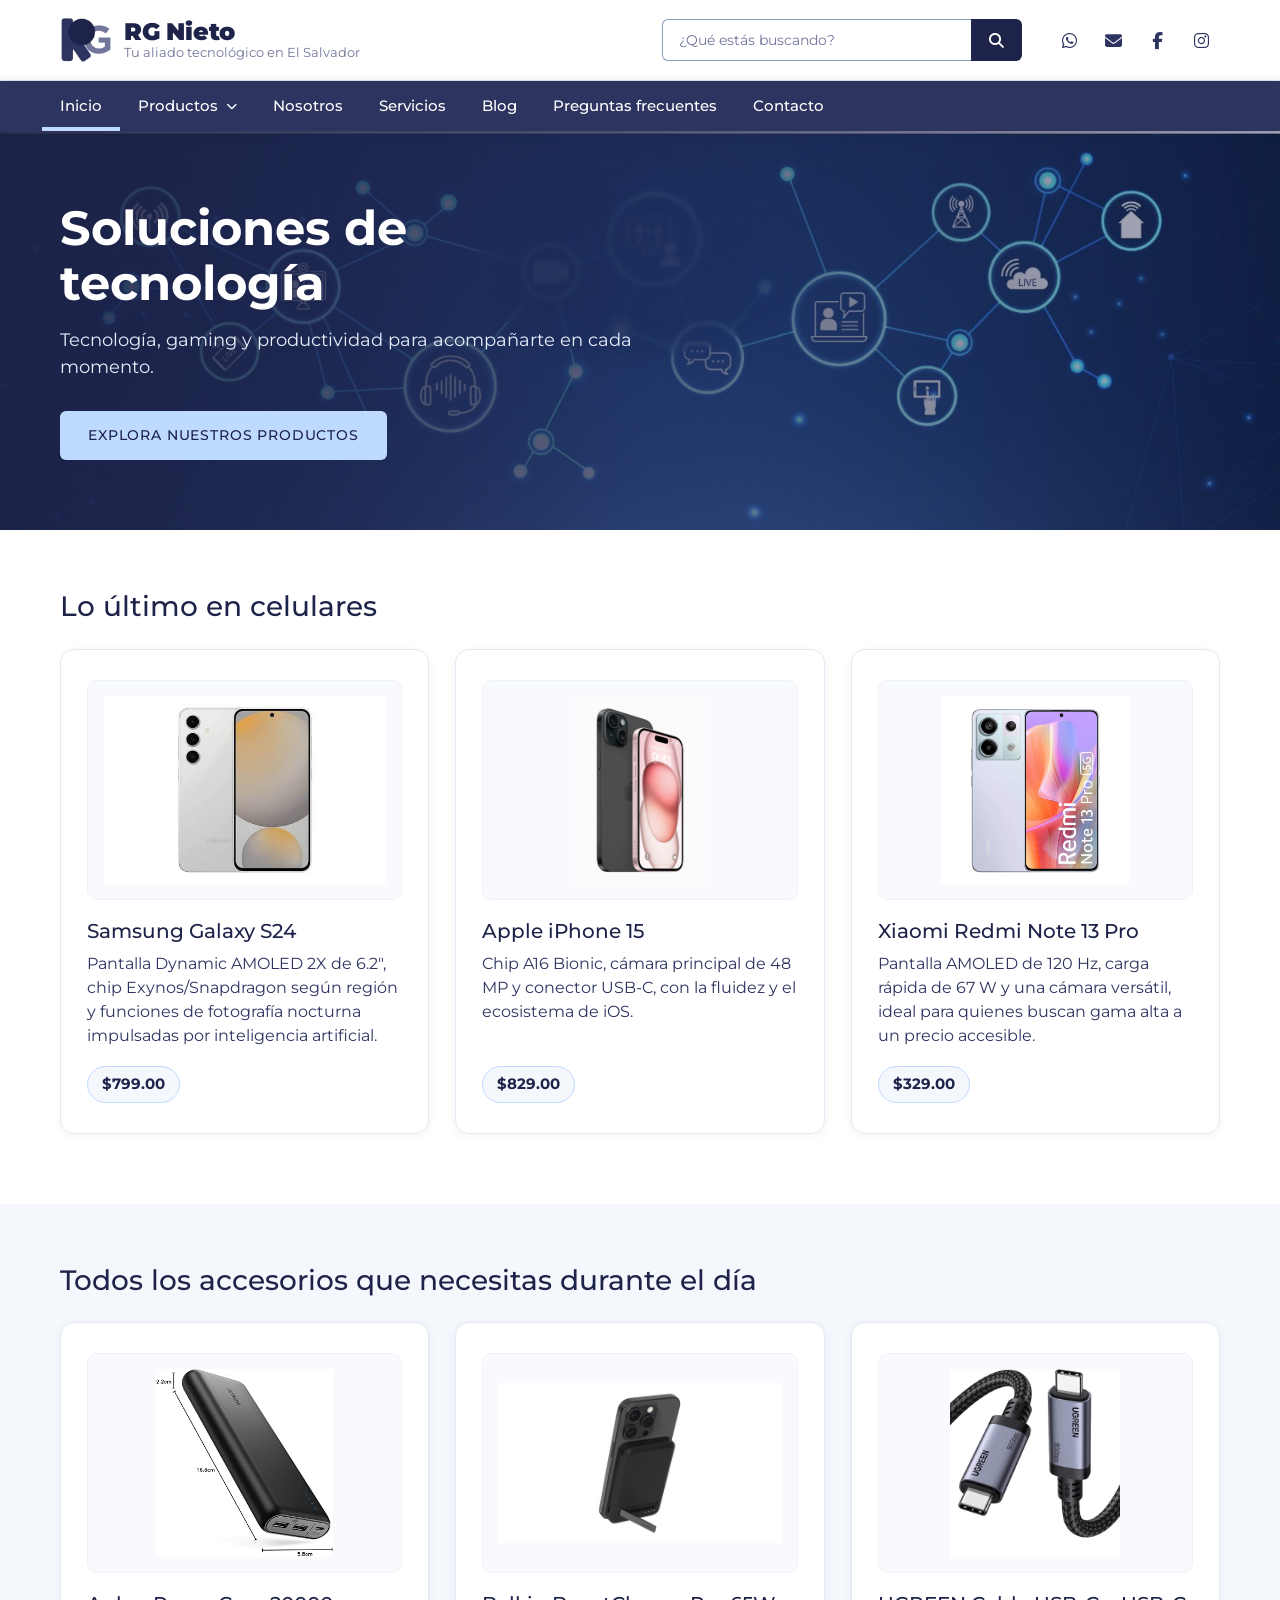
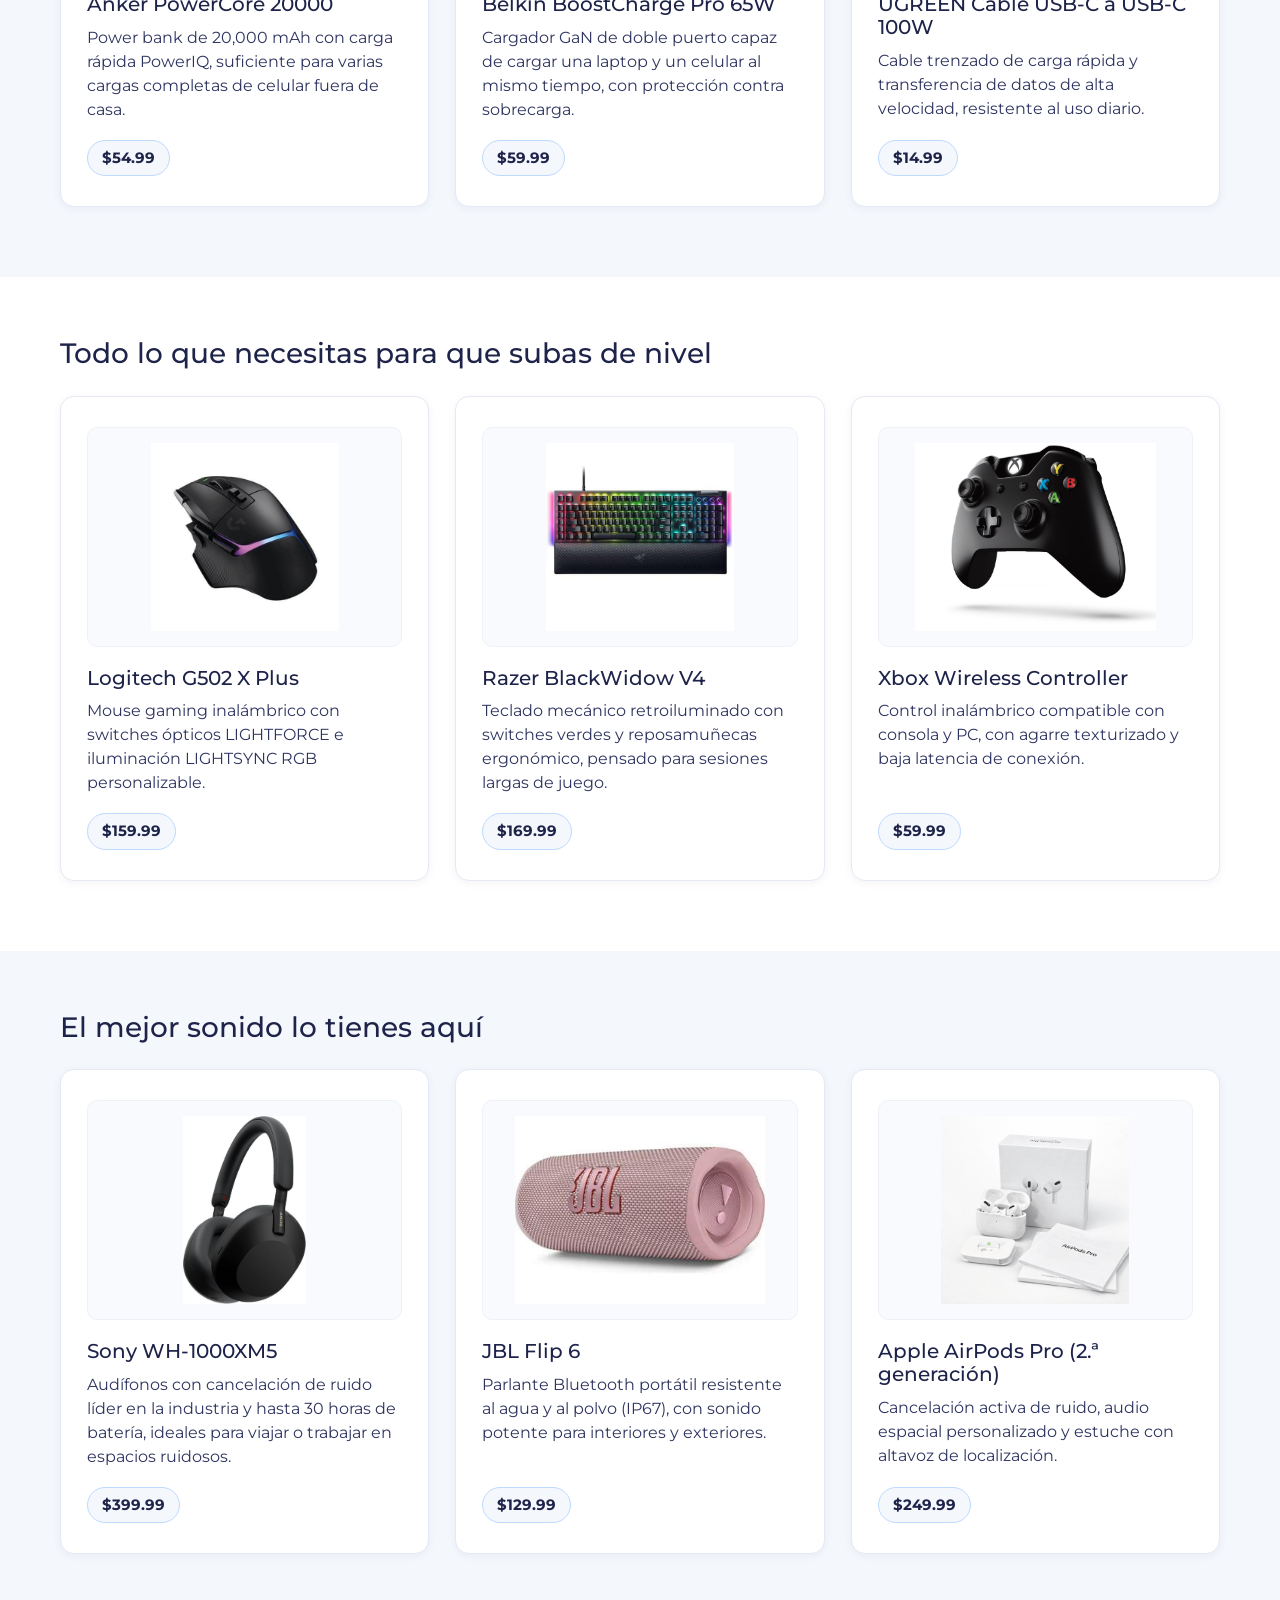
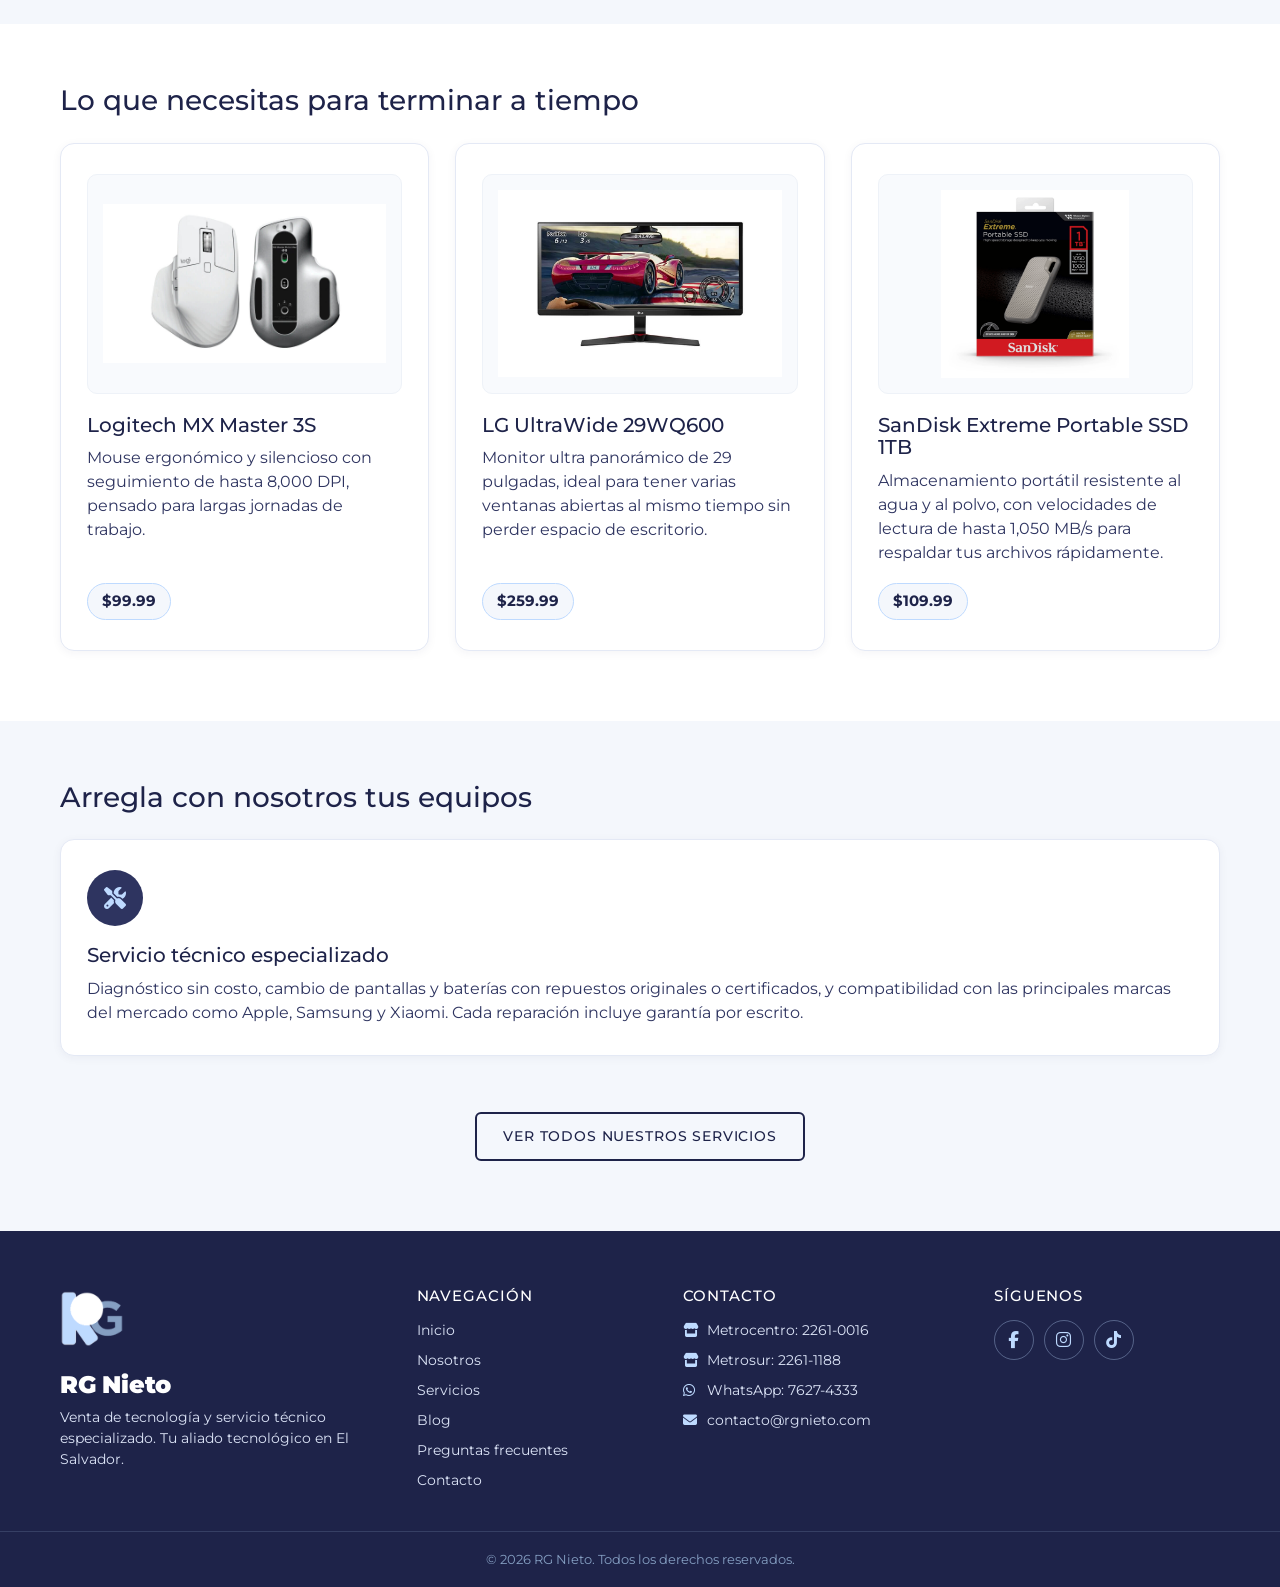
==== commit b6b165d6: "web arreglada he cambiado la fuente, modificado algunas cosas de persona 3 para integrarlas mejor y " ====
--- a/index.html
+++ b/index.html
@@ -1,300 +1,342 @@
-<!DOCTYPE html>
-<html lang="es">
-
-	<head>
-
-		<meta charset="utf-8">
-		<meta name="viewport" content="width=device-width, initial-scale=1">
-
-		<title>RG Nieto El Salvador</title>
-
-		<link rel="icon" href="img/logo1.png" type="image/png">
-
-		<!-- Rutas de los estilos -->
-		<link rel="stylesheet" href="css/estilos.css">
-		<link rel="stylesheet" href="css/persona2.css">
-
-		<link href="https://fonts.googleapis.com/css2?family=Poppins:wght@400;500;600;700&display=swap" rel="stylesheet">
-
-		<link rel="stylesheet" href="https://cdnjs.cloudflare.com/ajax/libs/font-awesome/6.5.2/css/all.min.css">
-
-	</head>
-
-	<body>
-
-		<header>
-			<img src="img/logo1.png" alt="Logotipo de RG Nieto">
-			<h1>RG Nieto, tu aliado tecnológico en El Salvador</h1>
-
-			<div class="buscador">
-				<input type="text" placeholder="¿Qué estás buscando?">
-				<button type="button">🔍</button>
-			</div>
-		</header>
-
-		<section class="banner">
-			<div class="banner-texto">
-				<h2>Soluciones de tecnología</h2>
-				<p>
-					Tecnología, gaming y productividad para acompañarte
-					en cada momento.
-				</p>
-				<a href="#celulares" class="boton-banner">
-					Explora nuestros productos
-				</a>
-			</div>
-		</section>
-
-		<nav>
-			<ul>
-				<li><a href="#inicio">Inicio</a></li>
-				<li><a href="#celulares">Celulares</a></li>
-				<li><a href="#accesorios">Accesorios</a></li>
-				<li><a href="#gaming">Gaming</a></li>
-				<li><a href="#audio">Audio</a></li>
-				<li><a href="#productividad">Productividad</a></li>
-				<li><a href="#reparaciones">Reparaciones</a></li>
-				<li><a href="nosotros.html">Nosotros</a></li>
-				<li><a href="servicios.html">Servicios</a></li>
-				<li><a href="faq.html">FAQ</a></li>
-				<li><a href="blog.html">Blog</a></li>
-				<li><a href="contacto.html">Contacto</a></li>
-
-				<li class="contacto-nav"><span>Síguenos</span>
-					<a href="https://wa.me/50376274333" title="WhatsApp" target="_blank" rel="noopener">
-						<i class="fa-brands fa-whatsapp"></i>
-					</a>
-					<a href="mailto:contacto@rgnieto.com" title="Correo electrónico">
-						<i class="fa-solid fa-envelope"></i>
-					</a>
-					<a href="#" title="Facebook">
-						<i class="fa-brands fa-facebook"></i>
-					</a>
-					<a href="#" title="Instagram">
-						<i class="fa-brands fa-instagram"></i>
-					</a>
-				</li>
-			</ul>
-		</nav>
-
-		<main id="inicio">
-			
-			<!-- ================= SECCIÓN CELULARES ================= -->
-			<section id="celulares">
-
-				<h2>Lo último en celulares y moviles</h2>
-
-				<div class="tarjetas-grid">
-
-					<article class="tarjeta tarjeta-producto">
-						<div class="imagen-producto">
-							<img src="img/SS24.jpg" alt="Samsung Galaxy S24" loading="lazy">
-						</div>
-						<h3>Samsung Galaxy S24</h3>
-						<p>Pantalla Dynamic AMOLED 2X de 6.2", chip Exynos/Snapdragon según región y
-							funciones de fotografía nocturna impulsadas por inteligencia artificial.</p>
-						<span class="precio">$799.00</span>
-					</article>
-
-					<article class="tarjeta tarjeta-producto">
-						<div class="imagen-producto">
-							<img src="img/iphone15.jpg" alt="Apple iPhone 15" loading="lazy">
-						</div>
-						<h3>Apple iPhone 15</h3>
-						<p>Chip A16 Bionic, cámara principal de 48 MP y conector USB-C, con la fluidez y el
-							ecosistema de iOS.</p>
-						<span class="precio">$829.00</span>
-					</article>
-
-					<article class="tarjeta tarjeta-producto">
-						<div class="imagen-producto">
-							<img src="img/redminote-13-prolila.jpg" alt="Xiaomi Redmi Note 13 Pro" loading="lazy">
-						</div>
-						<h3>Xiaomi Redmi Note 13 Pro</h3>
-						<p>Pantalla AMOLED de 120 Hz, carga rápida de 67 W y una cámara versátil, ideal
-							para quienes buscan gama alta a un precio accesible.</p>
-						<span class="precio">$329.00</span>
-					</article>
-
-				</div>
-
-			</section>
-
-			<!-- ================= SECCIÓN ACCESORIOS ================= -->
-			<section id="accesorios">
-				<h2>Todos los accesorios que necesitas durante el día</h2>
-				<div class="tarjetas-grid">
-					<article class="tarjeta tarjeta-producto">
-						<div class="imagen-producto">
-							<img src="img/ankerpower.jpg" alt="Anker PowerCore 20000" loading="lazy">
-						</div>
-						<h3>Anker PowerCore 20000</h3>
-						<p>Power bank de 20,000 mAh con carga rápida PowerIQ, suficiente para varias
-							cargas completas de celular fuera de casa.</p>
-						<span class="precio">$54.99</span>
-					</article>
-					<article class="tarjeta tarjeta-producto">
-						<div class="imagen-producto">
-							<img src="img/belkinboost.jpg" alt="Belkin BoostCharge Pro 65W" loading="lazy">
-						</div>
-						<h3>Belkin BoostCharge Pro 65W</h3>
-						<p>Cargador GaN de doble puerto capaz de cargar una laptop y un celular al mismo
-							tiempo, con protección contra sobrecarga.</p>
-						<span class="precio">$59.99</span>
-					</article>
-					<article class="tarjeta tarjeta-producto">
-						<div class="imagen-producto">
-							<img src="img/ugreen.jpg" alt="UGREEN Cable USB-C" loading="lazy">
-						</div>
-						<h3>UGREEN Cable USB-C a USB-C 100W</h3>
-						<p>Cable trenzado de carga rápida y transferencia de datos de alta velocidad,
-							resistente al uso diario.</p>
-						<span class="precio">$14.99</span>
-					</article>
-				</div>
-			</section>
-
-			<!-- ================= SECCIÓN GAMING ================= -->
-			<section id="gaming">
-				<h2>Todo lo que necesitas para que subas de nivel</h2>
-				<div class="tarjetas-grid">
-					<article class="tarjeta tarjeta-producto">
-						<div class="imagen-producto">
-							<img src="img/logitechG502.jpg" alt="Logitech G502 X Plus" loading="lazy">
-						</div>
-						<h3>Logitech G502 X Plus</h3>
-						<p>Mouse gaming inalámbrico con switches ópticos LIGHTFORCE e iluminación
-							LIGHTSYNC RGB personalizable.</p>
-						<span class="precio">$159.99</span>
-					</article>
-					<article class="tarjeta tarjeta-producto">
-						<div class="imagen-producto">
-							<img src="img/Razer-BlackWidow-V4-600x600.jpg" alt="Razer BlackWidow V4" loading="lazy">
-						</div>
-						<h3>Razer BlackWidow V4</h3>
-						<p>Teclado mecánico retroiluminado con switches verdes y reposamuñecas
-							ergonómico, pensado para sesiones largas de juego.</p>
-						<span class="precio">$169.99</span>
-					</article>
-					<article class="tarjeta tarjeta-producto">
-						<div class="imagen-producto">
-							<img src="img/xboxwireless.jpg" alt="Xbox Wireless Controller" loading="lazy">
-						</div>
-						<h3>Xbox Wireless Controller</h3>
-						<p>Control inalámbrico compatible con consola y PC, con agarre texturizado y
-							baja latencia de conexión.</p>
-						<span class="precio">$59.99</span>
-					</article>
-				</div>
-			</section>
-
-			<!-- ================= SECCIÓN AUDIO ================= -->
-			<section id="audio">
-				<h2>El mejor sonido lo tienes aquí</h2>
-				<div class="tarjetas-grid">
-					<article class="tarjeta tarjeta-producto">
-						<div class="imagen-producto">
-							<img src="img/sonywh.jpg" alt="Sony WH-1000XM5" loading="lazy">
-						</div>
-						<h3>Sony WH-1000XM5</h3>
-						<p>Audífonos con cancelación de ruido líder en la industria y hasta 30 horas de
-							batería, ideales para viajar o trabajar en espacios ruidosos.</p>
-						<span class="precio">$399.99</span>
-					</article>
-					<article class="tarjeta tarjeta-producto">
-						<div class="imagen-producto">
-							<img src="img/JBLflip.jpg" alt="JBL Flip 6" loading="lazy">
-						</div>
-						<h3>JBL Flip 6</h3>
-						<p>Parlante Bluetooth portátil resistente al agua y al polvo (IP67), con sonido
-							potente para interiores y exteriores.</p>
-						<span class="precio">$129.99</span>
-					</article>
-					<article class="tarjeta tarjeta-producto">
-						<div class="imagen-producto">
-							<img src="img/appleairpods.png" alt="Apple AirPods Pro 2" loading="lazy">
-						</div>
-						<h3>Apple AirPods Pro (2.ª generación)</h3>
-						<p>Cancelación activa de ruido, audio espacial personalizado y estuche con
-							altavoz de localización.</p>
-						<span class="precio">$249.99</span>
-					</article>
-				</div>
-			</section>
-
-			<!-- ================= SECCIÓN PRODUCTIVIDAD ================= -->
-			<section id="productividad">
-				<h2>Lo que necesitas para terminar a tiempo</h2>
-				<div class="tarjetas-grid">
-					<article class="tarjeta tarjeta-producto">
-						<div class="imagen-producto">
-							<img src="img/logitechmx.jpg" alt="Logitech MX Master 3S" loading="lazy">
-						</div>
-						<h3>Logitech MX Master 3S</h3>
-						<p>Mouse ergonómico y silencioso con seguimiento de hasta 8,000 DPI, pensado
-							para largas jornadas de trabajo.</p>
-						<span class="precio">$99.99</span>
-					</article>
-					<article class="tarjeta tarjeta-producto">
-						<div class="imagen-producto">
-							<img src="img/lgultrawide.jpg" alt="LG UltraWide 29WQ600" loading="lazy">
-						</div>
-						<h3>LG UltraWide 29WQ600</h3>
-						<p>Monitor ultra panorámico de 29 pulgadas, ideal para tener varias ventanas
-							abiertas al mismo tiempo sin perder espacio de escritorio.</p>
-						<span class="precio">$259.99</span>
-					</article>
-					<article class="tarjeta tarjeta-producto">
-						<div class="imagen-producto">
-							<img src="img/sandisk.png" alt="SanDisk Extreme Portable SSD" loading="lazy">
-						</div>
-						<h3>SanDisk Extreme Portable SSD 1TB</h3>
-						<p>Almacenamiento portátil resistente al agua y al polvo, con velocidades de
-							lectura de hasta 1,050 MB/s para respaldar tus archivos rápidamente.</p>
-						<span class="precio">$109.99</span>
-					</article>
-				</div>
-			</section>
-
-			<!-- ================= SECCIÓN REPARACIONES ================= -->
-			<section id="reparaciones">
-				<h2>Arregla con nosotros tus equipos</h2>
-				<div class="tarjetas-grid">
-					<article class="tarjeta tarjeta-producto">
-						<div class="icono"><i class="fa-solid fa-screwdriver-wrench"></i></div>
-						<h3>Servicio técnico especializado</h3>
-						<p>Diagnóstico sin costo, cambio de pantallas y baterías con repuestos originales
-							o certificados, y compatibilidad con las principales marcas del mercado como
-							Apple, Samsung y Xiaomi. Cada reparación incluye garantía por escrito.</p>
-					</article>
-				</div>
-				<p style="text-align:center; margin-top: 72px;">
-					<a href="servicios.html" class="boton-secundario">Ver todos nuestros servicios</a>
-				</p>
-			</section>
-
-		</main>
-
-	<footer id="contacto">
-        <p>© 2026 RG Nieto, todos los derechos reservados.</p>
-        <p>Metrocentro: 2261-0016 · Metrosur: 2261-1188 · WhatsApp: 7627-4333</p>
-        <p>Email: contacto@rgnieto.com</p>
-        <div class="redes-sociales">
-            <a href="https://www.facebook.com/share/1EexZE797u/" target="_blank" rel="noopener" title="Facebook">
-                <i class="fa-brands fa-facebook"></i>
-            </a>
-            <a href="https://www.instagram.com/rgnieto_sv" target="_blank" rel="noopener" title="Instagram">
-                <i class="fa-brands fa-instagram"></i>
-            </a>
-            <a href="https://www.tiktok.com/@rg.nieto.sa.de.cv" target="_blank" rel="noopener" title="TikTok">
-                <i class="fa-brands fa-tiktok"></i>
-            </a>
-            <a href="https://wa.me/50376274333" target="_blank" rel="noopener" title="WhatsApp">
-                <i class="fa-brands fa-whatsapp"></i>
-            </a>
-        </div>
-    </footer>
-
-	</body>
-
-</html>+<!DOCTYPE html>
+<html lang="es">
+
+<head>
+
+	<meta charset="utf-8">
+	<meta name="viewport" content="width=device-width, initial-scale=1">
+
+	<title>RG Nieto | Tu aliado tecnológico en El Salvador</title>
+	<meta name="description" content="Celulares, accesorios, gaming, audio, productividad y servicio técnico especializado en El Salvador.">
+
+	<link rel="icon" href="img/logo-isotipo.png" type="image/png">
+
+	<!-- Tipografía: Montserrat como sustituto web de Gotham (Manual de Identidad Visual) -->
+	<link rel="preconnect" href="https://fonts.googleapis.com">
+	<link rel="preconnect" href="https://fonts.gstatic.com" crossorigin>
+	<link href="https://fonts.googleapis.com/css2?family=Montserrat:wght@300;400;500;700;900&display=swap" rel="stylesheet">
+
+	<link rel="stylesheet" href="https://cdnjs.cloudflare.com/ajax/libs/font-awesome/6.5.2/css/all.min.css">
+
+	<link rel="stylesheet" href="css/tipografia.css">
+	<link rel="stylesheet" href="css/estilos.css">
+	<link rel="stylesheet" href="css/persona2.css">
+	<link rel="stylesheet" href="css/paginas.css">
+	<link rel="stylesheet" href="css/responsivo.css">
+
+</head>
+
+<body>
+
+	<a class="saltar" href="#contenido">Saltar al contenido</a>
+
+	<header class="encabezado">
+		<div class="encabezado-interno">
+
+			<a href="index.html" class="marca" aria-label="RG Nieto, ir al inicio">
+				<img src="img/logo-isotipo.png" alt="" width="52" height="52">
+				<span class="marca-texto">
+					<span class="marca-nombre">RG Nieto</span>
+					<span class="marca-lema">Tu aliado tecnológico en El Salvador</span>
+				</span>
+			</a>
+
+			<form class="buscador" action="index.html" method="get" role="search">
+				<label for="buscar" class="solo-lectores">Buscar productos</label>
+				<input id="buscar" type="search" name="q" placeholder="¿Qué estás buscando?" autocomplete="off">
+				<button type="submit" aria-label="Buscar"><i class="fa-solid fa-magnifying-glass"></i></button>
+			</form>
+
+			<div class="contacto-rapido" aria-label="Contacto rápido">
+				<a href="https://wa.me/50376274333" title="WhatsApp" aria-label="WhatsApp" target="_blank" rel="noopener"><i class="fa-brands fa-whatsapp"></i></a>
+				<a href="mailto:contacto@rgnieto.com" title="Correo electrónico" aria-label="Correo electrónico"><i class="fa-solid fa-envelope"></i></a>
+				<a href="https://www.facebook.com/share/1EexZE797u/" title="Facebook" aria-label="Facebook" target="_blank" rel="noopener"><i class="fa-brands fa-facebook-f"></i></a>
+				<a href="https://www.instagram.com/rgnieto_sv" title="Instagram" aria-label="Instagram" target="_blank" rel="noopener"><i class="fa-brands fa-instagram"></i></a>
+			</div>
+
+		</div>
+	</header>
+
+	<nav class="navegacion" aria-label="Navegación principal">
+
+		<button class="menu-boton" type="button" aria-expanded="false" aria-controls="menu-principal">
+			<i class="fa-solid fa-bars" aria-hidden="true"></i> Menú
+		</button>
+
+		<ul class="menu" id="menu-principal">
+			<li><a href="index.html" aria-current="page">Inicio</a></li>
+			<li class="submenu">
+				<button class="submenu-boton" type="button" aria-expanded="false" aria-controls="submenu-productos">
+					Productos <i class="fa-solid fa-chevron-down" aria-hidden="true"></i>
+				</button>
+				<ul class="submenu-lista" id="submenu-productos">
+					<li><a href="index.html#celulares"><i class="fa-solid fa-mobile-screen-button" aria-hidden="true"></i> Celulares</a></li>
+					<li><a href="index.html#accesorios"><i class="fa-solid fa-plug" aria-hidden="true"></i> Accesorios</a></li>
+					<li><a href="index.html#gaming"><i class="fa-solid fa-gamepad" aria-hidden="true"></i> Gaming</a></li>
+					<li><a href="index.html#audio"><i class="fa-solid fa-headphones" aria-hidden="true"></i> Audio</a></li>
+					<li><a href="index.html#productividad"><i class="fa-solid fa-laptop" aria-hidden="true"></i> Productividad</a></li>
+					<li><a href="index.html#reparaciones"><i class="fa-solid fa-screwdriver-wrench" aria-hidden="true"></i> Reparaciones</a></li>
+				</ul>
+			</li>
+			<li><a href="nosotros.html">Nosotros</a></li>
+			<li><a href="servicios.html">Servicios</a></li>
+			<li><a href="blog.html">Blog</a></li>
+			<li><a href="faq.html">Preguntas frecuentes</a></li>
+			<li><a href="contacto.html">Contacto</a></li>
+		</ul>
+
+	</nav>
+
+	<section class="banner">
+		<div class="banner-texto">
+			<h1>Soluciones de tecnología</h1>
+			<p>Tecnología, gaming y productividad para acompañarte en cada momento.</p>
+			<a href="#celulares" class="boton-banner">Explora nuestros productos</a>
+		</div>
+	</section>
+
+	<div class="resultado-busqueda" id="resultado-busqueda" role="status" hidden>
+		<p></p>
+		<a href="index.html">Ver todo el catálogo</a>
+	</div>
+
+	<main id="contenido">
+			<section id="celulares">
+
+				<h2>Lo último en celulares</h2>
+
+				<div class="tarjetas-grid">
+
+					<article class="tarjeta tarjeta-producto">
+						<div class="imagen-producto">
+							<img src="img/SS24.jpg" alt="Samsung Galaxy S24" loading="lazy">
+						</div>
+						<h3>Samsung Galaxy S24</h3>
+						<p>Pantalla Dynamic AMOLED 2X de 6.2", chip Exynos/Snapdragon según región y
+							funciones de fotografía nocturna impulsadas por inteligencia artificial.</p>
+						<span class="precio">$799.00</span>
+					</article>
+
+					<article class="tarjeta tarjeta-producto">
+						<div class="imagen-producto">
+							<img src="img/iphone15.jpg" alt="Apple iPhone 15" loading="lazy">
+						</div>
+						<h3>Apple iPhone 15</h3>
+						<p>Chip A16 Bionic, cámara principal de 48 MP y conector USB-C, con la fluidez y el
+							ecosistema de iOS.</p>
+						<span class="precio">$829.00</span>
+					</article>
+
+					<article class="tarjeta tarjeta-producto">
+						<div class="imagen-producto">
+							<img src="img/redminote-13-prolila.jpg" alt="Xiaomi Redmi Note 13 Pro" loading="lazy">
+						</div>
+						<h3>Xiaomi Redmi Note 13 Pro</h3>
+						<p>Pantalla AMOLED de 120 Hz, carga rápida de 67 W y una cámara versátil, ideal
+							para quienes buscan gama alta a un precio accesible.</p>
+						<span class="precio">$329.00</span>
+					</article>
+
+				</div>
+
+			</section>
+			<section id="accesorios">
+				<h2>Todos los accesorios que necesitas durante el día</h2>
+				<div class="tarjetas-grid">
+					<article class="tarjeta tarjeta-producto">
+						<div class="imagen-producto">
+							<img src="img/ankerpower.jpg" alt="Anker PowerCore 20000" loading="lazy">
+						</div>
+						<h3>Anker PowerCore 20000</h3>
+						<p>Power bank de 20,000 mAh con carga rápida PowerIQ, suficiente para varias
+							cargas completas de celular fuera de casa.</p>
+						<span class="precio">$54.99</span>
+					</article>
+					<article class="tarjeta tarjeta-producto">
+						<div class="imagen-producto">
+							<img src="img/belkinboost.jpg" alt="Belkin BoostCharge Pro 65W" loading="lazy">
+						</div>
+						<h3>Belkin BoostCharge Pro 65W</h3>
+						<p>Cargador GaN de doble puerto capaz de cargar una laptop y un celular al mismo
+							tiempo, con protección contra sobrecarga.</p>
+						<span class="precio">$59.99</span>
+					</article>
+					<article class="tarjeta tarjeta-producto">
+						<div class="imagen-producto">
+							<img src="img/ugreen.jpg" alt="UGREEN Cable USB-C" loading="lazy">
+						</div>
+						<h3>UGREEN Cable USB-C a USB-C 100W</h3>
+						<p>Cable trenzado de carga rápida y transferencia de datos de alta velocidad,
+							resistente al uso diario.</p>
+						<span class="precio">$14.99</span>
+					</article>
+				</div>
+			</section>
+			<section id="gaming">
+				<h2>Todo lo que necesitas para que subas de nivel</h2>
+				<div class="tarjetas-grid">
+					<article class="tarjeta tarjeta-producto">
+						<div class="imagen-producto">
+							<img src="img/logitechG502.jpg" alt="Logitech G502 X Plus" loading="lazy">
+						</div>
+						<h3>Logitech G502 X Plus</h3>
+						<p>Mouse gaming inalámbrico con switches ópticos LIGHTFORCE e iluminación
+							LIGHTSYNC RGB personalizable.</p>
+						<span class="precio">$159.99</span>
+					</article>
+					<article class="tarjeta tarjeta-producto">
+						<div class="imagen-producto">
+							<img src="img/Razer-BlackWidow-V4-600x600.jpg" alt="Razer BlackWidow V4" loading="lazy">
+						</div>
+						<h3>Razer BlackWidow V4</h3>
+						<p>Teclado mecánico retroiluminado con switches verdes y reposamuñecas
+							ergonómico, pensado para sesiones largas de juego.</p>
+						<span class="precio">$169.99</span>
+					</article>
+					<article class="tarjeta tarjeta-producto">
+						<div class="imagen-producto">
+							<img src="img/xboxwireless.jpg" alt="Xbox Wireless Controller" loading="lazy">
+						</div>
+						<h3>Xbox Wireless Controller</h3>
+						<p>Control inalámbrico compatible con consola y PC, con agarre texturizado y
+							baja latencia de conexión.</p>
+						<span class="precio">$59.99</span>
+					</article>
+				</div>
+			</section>
+			<section id="audio">
+				<h2>El mejor sonido lo tienes aquí</h2>
+				<div class="tarjetas-grid">
+					<article class="tarjeta tarjeta-producto">
+						<div class="imagen-producto">
+							<img src="img/sonywh.jpg" alt="Sony WH-1000XM5" loading="lazy">
+						</div>
+						<h3>Sony WH-1000XM5</h3>
+						<p>Audífonos con cancelación de ruido líder en la industria y hasta 30 horas de
+							batería, ideales para viajar o trabajar en espacios ruidosos.</p>
+						<span class="precio">$399.99</span>
+					</article>
+					<article class="tarjeta tarjeta-producto">
+						<div class="imagen-producto">
+							<img src="img/JBLflip.jpg" alt="JBL Flip 6" loading="lazy">
+						</div>
+						<h3>JBL Flip 6</h3>
+						<p>Parlante Bluetooth portátil resistente al agua y al polvo (IP67), con sonido
+							potente para interiores y exteriores.</p>
+						<span class="precio">$129.99</span>
+					</article>
+					<article class="tarjeta tarjeta-producto">
+						<div class="imagen-producto">
+							<img src="img/appleairpods.png" alt="Apple AirPods Pro 2" loading="lazy">
+						</div>
+						<h3>Apple AirPods Pro (2.ª generación)</h3>
+						<p>Cancelación activa de ruido, audio espacial personalizado y estuche con
+							altavoz de localización.</p>
+						<span class="precio">$249.99</span>
+					</article>
+				</div>
+			</section>
+			<section id="productividad">
+				<h2>Lo que necesitas para terminar a tiempo</h2>
+				<div class="tarjetas-grid">
+					<article class="tarjeta tarjeta-producto">
+						<div class="imagen-producto">
+							<img src="img/logitechmx.jpg" alt="Logitech MX Master 3S" loading="lazy">
+						</div>
+						<h3>Logitech MX Master 3S</h3>
+						<p>Mouse ergonómico y silencioso con seguimiento de hasta 8,000 DPI, pensado
+							para largas jornadas de trabajo.</p>
+						<span class="precio">$99.99</span>
+					</article>
+					<article class="tarjeta tarjeta-producto">
+						<div class="imagen-producto">
+							<img src="img/lgultrawide.jpg" alt="LG UltraWide 29WQ600" loading="lazy">
+						</div>
+						<h3>LG UltraWide 29WQ600</h3>
+						<p>Monitor ultra panorámico de 29 pulgadas, ideal para tener varias ventanas
+							abiertas al mismo tiempo sin perder espacio de escritorio.</p>
+						<span class="precio">$259.99</span>
+					</article>
+					<article class="tarjeta tarjeta-producto">
+						<div class="imagen-producto">
+							<img src="img/sandisk.png" alt="SanDisk Extreme Portable SSD" loading="lazy">
+						</div>
+						<h3>SanDisk Extreme Portable SSD 1TB</h3>
+						<p>Almacenamiento portátil resistente al agua y al polvo, con velocidades de
+							lectura de hasta 1,050 MB/s para respaldar tus archivos rápidamente.</p>
+						<span class="precio">$109.99</span>
+					</article>
+				</div>
+			</section>
+			<section id="reparaciones">
+				<h2>Arregla con nosotros tus equipos</h2>
+				<div class="tarjetas-grid">
+					<article class="tarjeta tarjeta-producto">
+						<div class="icono"><i class="fa-solid fa-screwdriver-wrench"></i></div>
+						<h3>Servicio técnico especializado</h3>
+						<p>Diagnóstico sin costo, cambio de pantallas y baterías con repuestos originales
+							o certificados, y compatibilidad con las principales marcas del mercado como
+							Apple, Samsung y Xiaomi. Cada reparación incluye garantía por escrito.</p>
+					</article>
+				</div>
+				<p class="accion-centrada">
+					<a href="servicios.html" class="boton-secundario">Ver todos nuestros servicios</a>
+				</p>
+			</section>
+
+		</main>
+
+	<footer class="pie">
+
+		<div class="pie-interno">
+
+			<div class="pie-marca">
+				<img src="img/logo-negativo.png" alt="" width="64" height="64">
+				<span class="marca-nombre">RG Nieto</span>
+				<p>Venta de tecnología y servicio técnico especializado. Tu aliado tecnológico en El Salvador.</p>
+			</div>
+
+			<div>
+				<h2>Navegación</h2>
+				<ul>
+					<li><a href="index.html">Inicio</a></li>
+					<li><a href="nosotros.html">Nosotros</a></li>
+					<li><a href="servicios.html">Servicios</a></li>
+					<li><a href="blog.html">Blog</a></li>
+					<li><a href="faq.html">Preguntas frecuentes</a></li>
+					<li><a href="contacto.html">Contacto</a></li>
+				</ul>
+			</div>
+
+			<div>
+				<h2>Contacto</h2>
+				<ul>
+					<li><i class="fa-solid fa-store" aria-hidden="true"></i>Metrocentro: <a href="tel:+50322610016">2261-0016</a></li>
+					<li><i class="fa-solid fa-store" aria-hidden="true"></i>Metrosur: <a href="tel:+50322611188">2261-1188</a></li>
+					<li><i class="fa-brands fa-whatsapp" aria-hidden="true"></i>WhatsApp: <a href="https://wa.me/50376274333" target="_blank" rel="noopener">7627-4333</a></li>
+					<li><i class="fa-solid fa-envelope" aria-hidden="true"></i><a href="mailto:contacto@rgnieto.com">contacto@rgnieto.com</a></li>
+				</ul>
+			</div>
+
+			<div>
+				<h2>Síguenos</h2>
+				<div class="redes-sociales">
+					<a href="https://www.facebook.com/share/1EexZE797u/" aria-label="Facebook" target="_blank" rel="noopener"><i class="fa-brands fa-facebook-f"></i></a>
+					<a href="https://www.instagram.com/rgnieto_sv" aria-label="Instagram" target="_blank" rel="noopener"><i class="fa-brands fa-instagram"></i></a>
+					<a href="https://www.tiktok.com/@rg.nieto.sa.de.cv" aria-label="TikTok" target="_blank" rel="noopener"><i class="fa-brands fa-tiktok"></i></a>
+				</div>
+			</div>
+
+		</div>
+
+		<div class="pie-legal">
+			<p>© 2026 RG Nieto. Todos los derechos reservados.</p>
+		</div>
+
+	</footer>
+
+	<script src="js/navegacion.js"></script>
+
+</body>
+
+</html>
--- a/css/tipografia.css
+++ b/css/tipografia.css
@@ -0,0 +1,110 @@
+/* ==========================================================================
+   TIPOGRAFÍA CORPORATIVA — RG Nieto (Persona 1, Sprint III)
+   Basado en el Manual de Identidad Visual, sección "Tipografía corporativa".
+
+   Gotham es la tipografía oficial, pero no tiene licencia web gratuita.
+   Se usa Montserrat (Google Fonts), que el manual define como la alternativa
+   gratuita más cercana a Gotham en proporción y peso geométrico.
+   Si en el futuro se adquiere la licencia web de Gotham, basta con cargarla:
+   la pila de fuentes ya la pone en primer lugar.
+
+   Equivalencia de pesos (siempre pesos reales, nunca negritas "falsas"):
+     Gotham Black  -> Montserrat 900  (logotipo / wordmark)
+     Gotham Bold   -> Montserrat 700  (H1, titulares grandes)
+     Gotham Medium -> Montserrat 500  (H2, H3, botones, destacados)
+     Gotham Book   -> Montserrat 400  (texto corrido)
+     Gotham Light  -> Montserrat 300  (notas; nunca en tamaños pequeños)
+   ========================================================================== */
+
+:root {
+    /* Familia */
+    --fuente-marca: 'Gotham', 'Montserrat', 'Helvetica Neue', Arial, sans-serif;
+
+    /* Pesos */
+    --peso-black: 900;
+    --peso-bold: 700;
+    --peso-medium: 500;
+    --peso-book: 400;
+    --peso-light: 300;
+
+    /* Jerarquía web del manual (px) */
+    --fs-h1: clamp(32px, 2.2rem + 1.2vw, 48px);   /* 32–48 px, Bold   */
+    --fs-h2: clamp(24px, 1.3rem + 0.6vw, 28px);   /* 24–28 px, Medium */
+    --fs-h3: clamp(18px, 1rem + 0.3vw, 20px);     /* 18–20 px, Medium */
+    --fs-cuerpo: 16px;                            /* 16 px, Book      */
+    --fs-secundario: 14px;                        /* mínimo de lectura web */
+    --fs-nota: 13px;                              /* pie de página / notas 12–13 px */
+
+    /* Interlineado */
+    --lh-cuerpo: 1.5;      /* 1.4–1.5 x en texto corrido */
+    --lh-titulo: 1.15;     /* 1.1–1.2 x en títulos       */
+
+    /* Tracking para mayúsculas (botones, etiquetas): +0.05em a +0.08em */
+    --tracking-mayus: 0.06em;
+
+    /* Color de texto (manual: azul medianoche / azul noche sobre fondos claros) */
+    --texto-principal: #1E2349;
+    --texto-cuerpo: #2E3460;
+    --texto-apoyo: #72769B;
+}
+
+/* ---------- Base ---------- */
+
+body {
+    font-family: var(--fuente-marca);
+    font-weight: var(--peso-book);
+    font-size: var(--fs-cuerpo);
+    line-height: var(--lh-cuerpo);
+    color: var(--texto-cuerpo);
+    -webkit-font-smoothing: antialiased;
+    -moz-osx-font-smoothing: grayscale;
+    font-synthesis: none; /* evita negritas y cursivas generadas por el navegador */
+}
+
+h1, h2, h3, h4 {
+    font-family: var(--fuente-marca);
+    color: var(--texto-principal);
+    line-height: var(--lh-titulo);
+    margin-top: 0;
+}
+
+h1 {
+    font-size: var(--fs-h1);
+    font-weight: var(--peso-bold);
+}
+
+h2 {
+    font-size: var(--fs-h2);
+    font-weight: var(--peso-medium);
+}
+
+h3 {
+    font-size: var(--fs-h3);
+    font-weight: var(--peso-medium);
+}
+
+p, li {
+    font-size: var(--fs-cuerpo);
+    line-height: var(--lh-cuerpo);
+}
+
+small,
+.nota {
+    font-size: var(--fs-nota);
+    font-weight: var(--peso-book);
+    line-height: 1.45;
+}
+
+button,
+input,
+select,
+textarea {
+    font-family: var(--fuente-marca);
+}
+
+/* Mayúsculas sostenidas solo en etiquetas y botones cortos, con tracking */
+.etiqueta,
+.mayusculas {
+    text-transform: uppercase;
+    letter-spacing: var(--tracking-mayus);
+}
--- a/css/estilos.css
+++ b/css/estilos.css
@@ -1,214 +1,645 @@
-html {
-    scroll-behavior: smooth;
-}
-
-body {
-    margin: 0;
-    background-color: white;
-    font-family: 'Poppins', sans-serif;
-}
-
-/* ===== HEADER ===== */
-header {
-    background-color: #1E2349;
-    color: white;
-    display: flex;
-    align-items: center;
-    padding: 20px 60px;
-}
-
-header img {
-    width: 100px;
-    height: 100px;
-    box-sizing: border-box;
-    object-fit: contain;
-    background-color: rgba(244, 247, 252, 0.92);
-    border-radius: 50%;
-    padding: 15px;
-    transform: translateY(4px);
-    margin-right: 25px;
-}
-
-header h1 {
-    font-size: 32px;
-    font-weight: 700;
-}
-
-/* ===== NAV ===== */
-nav {
-    background-color: #2E3460;
-    position: sticky;
-    top: 0;
-    z-index: 1000;
-}
-
-nav ul {
-    list-style: none;
-    display: flex;
-    margin: 0;
-    padding: 0;
-    flex-wrap: wrap;
-}
-
-nav a {
-    display: block;
-    color: white;
-    text-decoration: none;
-    padding: 18px 25px;
-}
-
-nav a:hover {
-    background-color: #BEDAFF;
-    color: #1E2349;
-}
-
-nav a.activo {
-    background-color: #BEDAFF;
-    color: #1E2349;
-    font-weight: 600;
-}
-
-.contacto-nav {
-    margin-left: auto;
-    display: flex;
-    align-items: center;
-    gap: 12px;
-    padding: 0 20px;
-    flex-wrap: wrap;
-}
-
-.contacto-nav span {
-    color: white;
-    font-weight: 600;
-    margin-right: 5px;
-}
-
-.contacto-nav a {
-    padding: 8px;
-    font-size: 18px;
-}
-
-.contacto-nav a:hover {
-    background-color: transparent;
-    color: #BEDAFF;
-}
-
-/* ===== BUSCADOR Y BANNER ===== */
-.buscador {
-    margin-left: auto;
-    display: flex;
-    align-items: center;
-}
-
-.buscador input {
-    width: 260px;
-    padding: 12px 15px;
-    border: none;
-    border-radius: 6px 0 0 6px;
-    font-family: 'Poppins', sans-serif;
-    font-size: 14px;
-    outline: none;
-}
-
-.buscador button {
-    padding: 12px 16px;
-    border: none;
-    border-radius: 0 6px 6px 0;
-    background-color: #BEDAFF;
-    color: #1E2349;
-    font-size: 16px;
-    cursor: pointer;
-}
-
-.banner {
-    min-height: 300px;
-    background-image: linear-gradient(rgba(30, 35, 73, 0.80), rgba(30, 35, 73, 0.35)), url("../img/banner-tecnologia.jpg");
-    background-size: cover;
-    background-position: center;
-    display: flex;
-    align-items: center;
-    padding: 60px;
-}
-
-.banner-texto {
-    max-width: 600px;
-}
-
-.banner h2 {
-    font-size: 42px;
-    color: white;
-    margin-bottom: 15px;
-}
-
-.banner p {
-    font-size: 18px;
-    color: white;
-    margin-bottom: 30px;
-}
-
-.boton-banner {
-    display: inline-block;
-    background-color: #BEDAFF;
-    color: #1E2349;
-    text-decoration: none;
-    padding: 14px 25px;
-    border-radius: 6px;
-    font-weight: 600;
-}
-
-.boton-banner:hover {
-    background-color: white;
-}
-
-/* ===== FOOTER ===== */
-footer {
-    background-color: #1E2349;
-    color: #ffffff;
-    text-align: center;
-    padding: 40px 20px;
-    margin-top: 60px;
-}
-
-footer p {
-    margin: 8px 0;
-    font-size: 14px;
-    color: #E8EEF7;
-}
-
-footer a {
-    color: #BEDAFF;
-    text-decoration: none;
-    transition: color 0.2s ease;
-}
-
-footer a:hover {
-    color: #ffffff;
-}
-
-footer .redes-sociales {
-    margin-top: 25px;
-    display: flex;
-    justify-content: center;
-    flex-wrap: wrap;
-    gap: 15px;
-}
-
-footer .redes-sociales a {
-    display: inline-flex;
-    align-items: center;
-    justify-content: center;
-    width: 44px;
-    height: 44px;
-    border-radius: 50%;
-    background-color: #2E3460;
-    color: #BEDAFF;
-    font-size: 18px;
-    transition: background-color 0.25s ease, color 0.25s ease, transform 0.2s ease;
-}
-
-footer .redes-sociales a:hover {
-    background-color: #BEDAFF;
-    color: #1E2349;
-    transform: translateY(-3px);
-    text-decoration: none;
-}+/* ==========================================================================
+   ESTILOS GLOBALES — RG Nieto
+   Estructura compartida por todas las páginas: encabezado, navegación,
+   banner, buscador y pie de página.
+   Refinamiento UI/UX Sprint III (Persona 1). La tipografía vive en
+   css/tipografia.css y los componentes de contenido en css/persona2.css.
+
+   Paleta institucional (Manual de Identidad Visual):
+   #1E2349 Azul medianoche · #2E3460 Azul noche · #72769B Violeta azulado
+   #859FC2 Azul grisáceo   · #BEDAFF Azul pastel (solo acentos, nunca texto
+   sobre fondos claros)
+   ========================================================================== */
+
+:root {
+    --azul-medianoche: #1E2349;
+    --azul-noche: #2E3460;
+    --violeta-azulado: #72769B;
+    --azul-grisaceo: #859FC2;
+    --azul-pastel: #BEDAFF;
+    --fondo-claro: #F4F7FC;
+    --borde-suave: #E4E9F5;
+    --margen-lateral: 60px;
+}
+
+*,
+*::before,
+*::after {
+    box-sizing: border-box;
+}
+
+html {
+    scroll-behavior: smooth;
+    scroll-padding-top: 70px; /* evita que el menú fijo tape los títulos al saltar a una sección */
+}
+
+body {
+    margin: 0;
+    background-color: #ffffff;
+}
+
+img {
+    max-width: 100%;
+    height: auto;
+}
+
+/* ---------- Accesibilidad ---------- */
+
+.saltar {
+    position: absolute;
+    left: 16px;
+    top: -60px;
+    z-index: 3000;
+    background-color: var(--azul-medianoche);
+    color: #ffffff;
+    padding: 10px 18px;
+    border-radius: 6px;
+    text-decoration: none;
+    font-weight: var(--peso-medium);
+    transition: top 0.2s ease;
+}
+
+.saltar:focus {
+    top: 12px;
+}
+
+.solo-lectores {
+    position: absolute;
+    width: 1px;
+    height: 1px;
+    padding: 0;
+    margin: -1px;
+    overflow: hidden;
+    clip: rect(0, 0, 0, 0);
+    white-space: nowrap;
+    border: 0;
+}
+
+:focus-visible {
+    outline: 3px solid var(--azul-grisaceo);
+    outline-offset: 2px;
+}
+
+/* ---------- Encabezado (logo positivo sobre fondo claro, según manual) ---------- */
+
+.encabezado {
+    background-color: #ffffff;
+    border-bottom: 1px solid var(--borde-suave);
+}
+
+.encabezado-interno {
+    margin: 0 auto;
+    padding: 14px var(--margen-lateral);
+    display: flex;
+    align-items: center;
+    gap: 28px;
+}
+
+.marca {
+    display: flex;
+    align-items: center;
+    gap: 12px;
+    text-decoration: none;
+    flex-shrink: 0;
+}
+
+.marca img {
+    width: 52px;
+    height: 52px;
+    object-fit: contain;
+}
+
+.marca-texto {
+    display: flex;
+    flex-direction: column;
+}
+
+.marca-nombre {
+    font-weight: var(--peso-black);
+    font-size: 24px;
+    line-height: 1.05;
+    color: var(--azul-medianoche);
+    letter-spacing: -0.01em;
+}
+
+.marca-lema {
+    font-size: var(--fs-nota);
+    font-weight: var(--peso-book);
+    color: var(--violeta-azulado);
+    line-height: 1.3;
+}
+
+/* ---------- Buscador ---------- */
+
+.buscador {
+    margin-left: auto;
+    display: flex;
+    align-items: stretch;
+    width: 100%;
+    max-width: 360px;
+}
+
+.buscador input {
+    flex: 1;
+    min-width: 0;
+    padding: 11px 16px;
+    border: 1px solid var(--azul-grisaceo);
+    border-right: none;
+    border-radius: 6px 0 0 6px;
+    font-size: var(--fs-secundario);
+    color: var(--azul-medianoche);
+    background-color: #ffffff;
+}
+
+.buscador input::placeholder {
+    color: var(--violeta-azulado);
+}
+
+.buscador input:focus {
+    outline: none;
+    border-color: var(--azul-medianoche);
+    box-shadow: 0 0 0 3px rgba(133, 159, 194, 0.35);
+}
+
+.buscador button {
+    padding: 0 18px;
+    border: none;
+    border-radius: 0 6px 6px 0;
+    background-color: var(--azul-medianoche);
+    color: #ffffff;
+    font-size: 15px;
+    cursor: pointer;
+}
+
+.buscador button:hover {
+    background-color: var(--azul-noche);
+}
+
+/* ---------- Contacto rápido (íconos en el encabezado) ---------- */
+
+.contacto-rapido {
+    display: flex;
+    align-items: center;
+    gap: 6px;
+}
+
+.contacto-rapido a {
+    width: 38px;
+    height: 38px;
+    border-radius: 50%;
+    display: flex;
+    align-items: center;
+    justify-content: center;
+    color: var(--azul-noche);
+    font-size: 17px;
+    text-decoration: none;
+    transition: background-color 0.2s ease, color 0.2s ease;
+}
+
+.contacto-rapido a:hover {
+    background-color: var(--azul-pastel);
+    color: var(--azul-medianoche);
+}
+
+/* ---------- Navegación principal ---------- */
+
+.navegacion {
+    background-color: var(--azul-noche);
+    position: sticky;
+    top: 0;
+    z-index: 1000;
+    box-shadow: 0 2px 10px rgba(30, 35, 73, 0.18);
+}
+
+.menu-boton {
+    display: none; /* solo visible en pantallas pequeñas */
+}
+
+.menu {
+    list-style: none;
+    margin: 0 auto;
+    padding: 0 calc(var(--margen-lateral) - 18px);
+    display: flex;
+    align-items: stretch;
+}
+
+.menu > li {
+    position: relative;
+}
+
+.menu a,
+.submenu-boton {
+    display: flex;
+    align-items: center;
+    gap: 8px;
+    height: 100%;
+    padding: 16px 18px;
+    color: #ffffff;
+    text-decoration: none;
+    font-family: var(--fuente-marca);
+    font-size: 15px;
+    font-weight: var(--peso-medium);
+    line-height: 1.2;
+    background: none;
+    border: none;
+    cursor: pointer;
+    transition: background-color 0.2s ease, color 0.2s ease;
+}
+
+.submenu-boton i {
+    font-size: 11px;
+    transition: transform 0.2s ease;
+}
+
+.menu > li > a:hover,
+.submenu-boton:hover,
+.submenu.abierto > .submenu-boton {
+    background-color: var(--azul-medianoche);
+}
+
+/* Página actual: barra inferior en azul pastel (acento, no texto) */
+.menu a[aria-current="page"] {
+    box-shadow: inset 0 -4px 0 var(--azul-pastel);
+}
+
+/* Submenú de productos */
+.submenu-lista {
+    list-style: none;
+    margin: 0;
+    padding: 8px 0;
+    position: absolute;
+    top: 100%;
+    left: 0;
+    min-width: 230px;
+    background-color: #ffffff;
+    border-radius: 0 0 10px 10px;
+    box-shadow: 0 14px 28px rgba(30, 35, 73, 0.18);
+    opacity: 0;
+    visibility: hidden;
+    transform: translateY(6px);
+    transition: opacity 0.2s ease, transform 0.2s ease, visibility 0.2s;
+}
+
+.submenu:hover > .submenu-lista,
+.submenu:focus-within > .submenu-lista,
+.submenu.abierto > .submenu-lista {
+    opacity: 1;
+    visibility: visible;
+    transform: translateY(0);
+}
+
+.submenu:hover .submenu-boton i,
+.submenu.abierto .submenu-boton i {
+    transform: rotate(180deg);
+}
+
+.submenu-lista a {
+    color: var(--azul-medianoche);
+    padding: 11px 20px;
+    font-weight: var(--peso-book);
+}
+
+.submenu-lista a i {
+    width: 18px;
+    color: var(--violeta-azulado);
+}
+
+.submenu-lista a:hover {
+    background-color: var(--fondo-claro);
+}
+
+/* ---------- Banner principal (Inicio) ---------- */
+
+.banner {
+    min-height: 340px;
+    background-image:
+        linear-gradient(100deg, rgba(30, 35, 73, 0.92) 0%, rgba(30, 35, 73, 0.75) 45%, rgba(30, 35, 73, 0.30) 100%),
+        url("../img/banner-tecnologia.jpg");
+    background-size: cover;
+    background-position: center;
+    display: flex;
+    align-items: center;
+    padding: 70px var(--margen-lateral);
+}
+
+.banner-texto {
+    max-width: 620px;
+}
+
+.banner h1 {
+    color: #ffffff;
+    margin: 0 0 16px 0;
+}
+
+.banner p {
+    font-size: 18px;
+    color: #E7ECFB;
+    margin: 0 0 30px 0;
+}
+
+/* Botón principal (CTA): azul pastel sobre fondo oscuro, según manual */
+.boton-banner {
+    display: inline-block;
+    background-color: var(--azul-pastel);
+    color: var(--azul-medianoche);
+    text-decoration: none;
+    padding: 14px 28px;
+    border-radius: 6px;
+    font-weight: var(--peso-medium);
+    font-size: 14px;
+    text-transform: uppercase;
+    letter-spacing: var(--tracking-mayus);
+    transition: background-color 0.2s ease;
+}
+
+.boton-banner:hover {
+    background-color: #ffffff;
+}
+
+/* ---------- Resultado del buscador (Inicio) ---------- */
+
+.resultado-busqueda {
+    background-color: var(--fondo-claro);
+    border-bottom: 1px solid var(--borde-suave);
+    padding: 18px var(--margen-lateral);
+    display: flex;
+    flex-wrap: wrap;
+    align-items: center;
+    gap: 10px 20px;
+    color: var(--azul-medianoche);
+}
+
+.resultado-busqueda p {
+    margin: 0;
+}
+
+/* Con la búsqueda activa, las tarjetas conservan su ancho aunque queden pocas */
+.busqueda-activa .tarjetas-grid {
+    grid-template-columns: repeat(auto-fill, minmax(260px, 1fr));
+}
+
+.resultado-busqueda a {
+    color: var(--azul-medianoche);
+    font-weight: var(--peso-medium);
+}
+
+[hidden] {
+    display: none !important;
+}
+
+/* ---------- Pie de página (logo negativo sobre fondo oscuro, según manual) ---------- */
+
+.pie {
+    background-color: var(--azul-medianoche);
+    color: #DCE4F7;
+    margin-top: 0;
+}
+
+.pie-interno {
+    margin: 0 auto;
+    padding: 56px var(--margen-lateral) 40px;
+    display: grid;
+    grid-template-columns: 1.4fr 1fr 1.2fr 1fr;
+    gap: 40px;
+}
+
+.pie-marca img {
+    width: 64px;
+    height: 64px;
+    object-fit: contain;
+    margin-bottom: 14px;
+}
+
+.pie-marca .marca-nombre {
+    color: #ffffff;
+    display: block;
+    margin-bottom: 10px;
+}
+
+.pie p,
+.pie li {
+    font-size: var(--fs-secundario);
+    line-height: 1.5;
+    margin: 0;
+}
+
+.pie h2 {
+    color: #ffffff;
+    font-size: 15px;
+    font-weight: var(--peso-medium);
+    text-transform: uppercase;
+    letter-spacing: var(--tracking-mayus);
+    margin: 0 0 16px 0;
+}
+
+.pie ul {
+    list-style: none;
+    padding: 0;
+    margin: 0;
+    display: grid;
+    gap: 9px;
+}
+
+.pie a {
+    color: #DCE4F7;
+    text-decoration: none;
+}
+
+.pie a:hover {
+    color: #ffffff;
+    text-decoration: underline;
+}
+
+.pie li i {
+    width: 18px;
+    color: var(--azul-pastel);
+    margin-right: 6px;
+}
+
+.redes-sociales {
+    display: flex;
+    gap: 10px;
+    margin-top: 4px;
+}
+
+.redes-sociales a {
+    width: 40px;
+    height: 40px;
+    border-radius: 50%;
+    border: 1px solid rgba(190, 218, 255, 0.35);
+    display: flex;
+    align-items: center;
+    justify-content: center;
+    font-size: 17px;
+    color: var(--azul-pastel);
+}
+
+.redes-sociales a:hover {
+    background-color: var(--azul-pastel);
+    color: var(--azul-medianoche);
+    text-decoration: none;
+}
+
+.pie-legal {
+    border-top: 1px solid rgba(190, 218, 255, 0.15);
+    padding: 18px var(--margen-lateral);
+    text-align: center;
+}
+
+.pie-legal p {
+    font-size: var(--fs-nota);
+    color: var(--azul-grisaceo);
+}
+
+/* ==========================================================================
+   Adaptación del encabezado, menú y pie (componentes de navegación).
+   El resto del diseño responsivo del sitio se trabaja en la estrategia
+   responsiva general del equipo.
+   ========================================================================== */
+
+@media (max-width: 1100px) {
+    .contacto-rapido {
+        display: none;
+    }
+
+    .menu a,
+    .submenu-boton {
+        padding: 16px 13px;
+        font-size: 14px;
+    }
+}
+
+@media (max-width: 900px) {
+    :root {
+        --margen-lateral: 24px;
+    }
+
+    .encabezado-interno {
+        flex-wrap: wrap;
+        gap: 12px 20px;
+    }
+
+    .buscador {
+        max-width: none;
+        margin-left: 0;
+        order: 3;
+    }
+
+    /* Botón de menú (hamburguesa) */
+    .menu-boton {
+        display: flex;
+        align-items: center;
+        gap: 10px;
+        width: 100%;
+        padding: 14px var(--margen-lateral);
+        background: none;
+        border: none;
+        color: #ffffff;
+        font-family: var(--fuente-marca);
+        font-size: 15px;
+        font-weight: var(--peso-medium);
+        text-transform: uppercase;
+        letter-spacing: var(--tracking-mayus);
+        cursor: pointer;
+    }
+
+    .menu-boton i {
+        font-size: 18px;
+        width: 20px;
+    }
+
+    .menu {
+        display: none;
+        flex-direction: column;
+        padding: 0 0 10px 0;
+        max-height: calc(100vh - 56px);
+        overflow-y: auto;
+    }
+
+    .navegacion.abierta .menu {
+        display: flex;
+    }
+
+    .menu a,
+    .submenu-boton {
+        width: 100%;
+        padding: 14px var(--margen-lateral);
+        font-size: 15px;
+        justify-content: flex-start;
+    }
+
+    .menu a[aria-current="page"] {
+        box-shadow: inset 4px 0 0 var(--azul-pastel);
+    }
+
+    .submenu-boton i {
+        margin-left: auto;
+    }
+
+    /* En móvil el submenú se despliega dentro del menú, no flotando */
+    .submenu-lista {
+        position: static;
+        display: none;
+        opacity: 1;
+        visibility: visible;
+        transform: none;
+        box-shadow: none;
+        border-radius: 0;
+        background-color: var(--azul-medianoche);
+        padding: 4px 0;
+    }
+
+    .submenu:hover > .submenu-lista,
+    .submenu:focus-within > .submenu-lista {
+        display: none;
+    }
+
+    .submenu.abierto > .submenu-lista {
+        display: block;
+    }
+
+    .submenu:hover .submenu-boton i {
+        transform: none;
+    }
+
+    .submenu.abierto .submenu-boton i {
+        transform: rotate(180deg);
+    }
+
+    .submenu-lista a {
+        color: #ffffff;
+        padding-left: calc(var(--margen-lateral) + 18px);
+    }
+
+    .submenu-lista a i {
+        color: var(--azul-pastel);
+    }
+
+    .submenu-lista a:hover {
+        background-color: var(--azul-noche);
+    }
+
+    .banner {
+        min-height: 280px;
+        padding: 50px var(--margen-lateral);
+    }
+
+    .pie-interno {
+        grid-template-columns: 1fr 1fr;
+        gap: 32px;
+    }
+}
+
+@media (max-width: 560px) {
+    .marca-lema {
+        display: none;
+    }
+
+    .banner p {
+        font-size: 16px;
+    }
+
+    .pie-interno {
+        grid-template-columns: 1fr;
+    }
+}
--- a/css/persona2.css
+++ b/css/persona2.css
@@ -1,9 +1,18 @@
 /* ==========================================================================
    PERSONA 2 — Identidad institucional y portafolio
-   Páginas: Nosotros / Servicios y portafolio / Index
-   Componentes: Tarjetas, Imágenes de producto, Galería, Carrusel
-   Paleta y tipografía según Manual de Identidad Visual de RG Nieto
+   Páginas: Nosotros / Servicios y portafolio
+   Componentes: Tarjetas, Galería de imágenes, Carrusel
+   Paleta según Manual de Identidad Visual de RG Nieto.
+   Tamaños y pesos tipográficos: variables definidas en css/tipografia.css
    ========================================================================== */
+
+/* Paleta institucional de referencia (Manual de Identidad Visual):
+   Azul medianoche #1E2349  -> texto principal, fondos corporativos, base del logo
+   Azul noche       #2E3460  -> jerarquías secundarias, títulos de apoyo
+   Violeta azulado  #72769B  -> tono medio, acentos de profundidad
+   Azul grisáceo    #859FC2  -> elementos secundarios, fondos de apoyo
+   Azul pastel      #BEDAFF  -> SOLO acentos, botones e íconos (nunca texto)
+*/
 
 /* ---------- Contenedor y utilidades generales ---------- */
 
@@ -22,17 +31,17 @@
 }
 
 .titulo-seccion {
-    font-size: 28px;
-    font-weight: 600;
-    color: #1E2349;
-    line-height: 1.15;
-    margin-bottom: 10px;
+    font-size: var(--fs-h2);
+    font-weight: var(--peso-medium);
+    color: var(--texto-principal);
+    line-height: var(--lh-titulo);
+    margin: 0 0 12px 0;
 }
 
 .subtitulo-seccion {
-    font-size: 16px;
-    color: #72769B;
-    line-height: 1.45;
+    font-size: var(--fs-cuerpo);
+    color: var(--texto-apoyo);
+    line-height: var(--lh-cuerpo);
     max-width: 680px;
     margin-bottom: 40px;
 }
@@ -51,8 +60,8 @@
     display: inline-block;
     text-transform: uppercase;
     font-size: 12px;
-    font-weight: 600;
-    letter-spacing: 0.07em;
+    font-weight: var(--peso-medium);
+    letter-spacing: var(--tracking-mayus);
     color: #1E2349;
     background-color: #BEDAFF;
     padding: 6px 14px;
@@ -79,19 +88,19 @@
 
 .banner-secundario h1 {
     color: #ffffff;
-    font-size: 38px;
-    font-weight: 700;
-    line-height: 1.15;
+    font-size: var(--fs-h1);
+    font-weight: var(--peso-bold);
+    line-height: var(--lh-titulo);
     margin: 0 0 10px 0;
 }
 
 .banner-secundario p {
     color: #ffffff;
-    font-size: 16px;
+    font-size: var(--fs-cuerpo);
     max-width: 620px;
-    line-height: 1.45;
+    line-height: var(--lh-cuerpo);
     margin: 0;
-    opacity: 0.92;
+    color: #E7ECFB;
 }
 
 .migas {
@@ -109,13 +118,13 @@
     text-decoration: underline;
 }
 
-/* ---------- Secciones de producto del Home ---------- */
+/* ---------- Secciones de producto del Home (contienen las tarjetas) ---------- */
+/* Nota: el layout general del Home es de Persona 1; aquí solo se da espaciado
+   y jerarquía tipográfica a las secciones donde se insertan las tarjetas de
+   producto, siguiendo el Manual de Identidad Visual. */
 
 main > section {
-    padding: 50px 40px 60px 40px;
-    max-width: 100%;
-    overflow-x: hidden;
-    box-sizing: border-box; /* Evita que el padding se sume al ancho total */
+    padding: 60px 60px 70px 60px;
 }
 
 main > section:nth-child(even) {
@@ -123,23 +132,21 @@
 }
 
 main > section > h2 {
-    font-size: 26px;
-    font-weight: 600;
-    color: #1E2349;
-    line-height: 1.15;
-    margin-bottom: 26px;
+    font-size: var(--fs-h2);
+    font-weight: var(--peso-medium);
+    color: var(--texto-principal);
+    line-height: var(--lh-titulo);
+    margin: 0 0 26px 0;
 }
 
 /* ---------- Tarjetas (componente Persona 2) ---------- */
 
 .tarjetas-grid {
     display: grid;
-    /* Reducido a 250px para que las 3 tarjetas quepan bien en laptops sin cortarse */
+    /* 250 px permite tres tarjetas por fila en laptops sin recortarse */
     grid-template-columns: repeat(auto-fit, minmax(250px, 1fr));
-    gap: 25px;
+    gap: 26px;
     margin-top: 10px;
-    width: 100%;
-    box-sizing: border-box;
 }
 
 .tarjeta {
@@ -151,6 +158,7 @@
     transition: transform 0.25s ease, box-shadow 0.25s ease;
     display: flex;
     flex-direction: column;
+    height: 100%;
 }
 
 .tarjeta:hover {
@@ -158,7 +166,6 @@
     box-shadow: 0 14px 28px rgba(30, 35, 73, 0.12);
 }
 
-/* Íconos de las tarjetas (para secciones que no son de productos) */
 .tarjeta .icono {
     width: 56px;
     height: 56px;
@@ -173,17 +180,17 @@
 }
 
 .tarjeta h3 {
-    font-size: 19px;
-    font-weight: 600;
-    color: #1E2349;
-    line-height: 1.2;
+    font-size: var(--fs-h3);
+    font-weight: var(--peso-medium);
+    color: var(--texto-principal);
+    line-height: var(--lh-titulo);
     margin: 0 0 10px 0;
 }
 
 .tarjeta p {
-    font-size: 15px;
-    color: #4C5170;
-    line-height: 1.5;
+    font-size: var(--fs-cuerpo);
+    color: var(--texto-cuerpo);
+    line-height: var(--lh-cuerpo);
     margin: 0;
     flex-grow: 1;
 }
@@ -191,7 +198,7 @@
 .tarjeta .precio {
     display: inline-block;
     margin-top: 18px;
-    font-weight: 600;
+    font-weight: var(--peso-bold);
     font-size: 15px;
     color: #1E2349;
     background-color: #F4F7FC;
@@ -201,43 +208,37 @@
     align-self: flex-start;
 }
 
-/* Tarjetas de producto dentro del Home */
+/* Tarjetas de producto dentro del Home (secciones josias) */
 .tarjeta.tarjeta-producto .icono {
     background-color: #2E3460;
 }
 
-/* ============================================================
-   ESTILOS PARA LAS IMÁGENES DE PRODUCTO (Fase 3)
-   ============================================================ */
+/* ---------- Imágenes de producto (Sprint III) ---------- */
 
 .imagen-producto {
     width: 100%;
-    height: 220px; /* Altura fija para mantener simetría en las tarjetas */
-    background-color: #F8FAFD; /* Fondo muy claro para resaltar productos */
+    height: 220px; /* altura fija para mantener la simetría entre tarjetas */
+    background-color: #F8FAFD;
+    border: 1px solid #EEF2F8;
     border-radius: 10px;
     margin-bottom: 20px;
+    padding: 15px;
     display: flex;
     align-items: center;
     justify-content: center;
     overflow: hidden;
-    padding: 15px;
-    border: 1px solid #EEF2F8;
-    box-sizing: border-box;
 }
 
 .imagen-producto img {
     max-width: 100%;
     max-height: 100%;
-    object-fit: contain; /* Evita que la imagen se deforme o se corte */
+    object-fit: contain; /* evita que la imagen se deforme o se corte */
     transition: transform 0.35s ease;
 }
 
-/* Efecto Zoom al pasar el mouse por la tarjeta */
 .tarjeta:hover .imagen-producto img {
-    transform: scale(1.1);
-}
-
-/* ============================================================ */
+    transform: scale(1.08);
+}
 
 /* Tarjetas de valores institucionales (Nosotros) */
 .valores .tarjeta {
@@ -260,9 +261,9 @@
 }
 
 .historia-contenido p {
-    font-size: 16px;
-    line-height: 1.5;
-    color: #33385A;
+    font-size: var(--fs-cuerpo);
+    line-height: var(--lh-cuerpo);
+    color: var(--texto-cuerpo);
     margin: 0 0 16px 0;
 }
 
@@ -311,19 +312,20 @@
 }
 
 .mv-tarjeta h3 {
-    font-size: 20px;
-    font-weight: 600;
+    font-size: var(--fs-h3);
+    font-weight: var(--peso-medium);
+    color: #ffffff;
     margin: 0 0 12px 0;
 }
 
 .mv-tarjeta p {
-    font-size: 15px;
-    line-height: 1.5;
+    font-size: var(--fs-cuerpo);
+    line-height: var(--lh-cuerpo);
     margin: 0;
     color: #E7ECFB;
 }
 
-/* ---------- Galería de imágenes ---------- */
+/* ---------- Galería de imágenes (componente Persona 2) ---------- */
 
 .galeria-grid {
     display: grid;
@@ -359,8 +361,8 @@
     padding: 14px 16px;
     background: linear-gradient(180deg, rgba(30, 35, 73, 0) 0%, rgba(30, 35, 73, 0.85) 100%);
     color: #ffffff;
-    font-size: 14px;
-    font-weight: 500;
+    font-size: var(--fs-secundario);
+    font-weight: var(--peso-medium);
 }
 
 /* Lightbox (solo CSS, sin JavaScript) */
@@ -402,7 +404,7 @@
     text-decoration: none;
 }
 
-/* ---------- Carrusel de portafolio ---------- */
+/* ---------- Carrusel de portafolio (componente Persona 2) ---------- */
 
 .carrusel {
     position: relative;
@@ -446,39 +448,21 @@
     font-size: 42px;
 }
 
-/* Imágenes dentro del carrusel */
-.imagen-slide {
-    width: 110px;
-    height: 110px;
-    border-radius: 50%;
-    background-color: #ffffff;
-    display: flex;
-    align-items: center;
-    justify-content: center;
-    overflow: hidden;
-    padding: 12px;
-}
-
-.imagen-slide img {
-    max-width: 100%;
-    max-height: 100%;
-    object-fit: contain;
-}
-
 .carrusel-slide .etiqueta {
     background-color: rgba(190, 218, 255, 0.16);
     color: #BEDAFF;
 }
 
 .carrusel-slide h3 {
-    font-size: 24px;
-    font-weight: 700;
+    font-size: var(--fs-h2);
+    font-weight: var(--peso-bold);
+    color: #ffffff;
     margin: 0 0 10px 0;
 }
 
 .carrusel-slide p {
-    font-size: 15px;
-    line-height: 1.5;
+    font-size: var(--fs-cuerpo);
+    line-height: var(--lh-cuerpo);
     margin: 0 0 14px 0;
     color: #DCE4F7;
     max-width: 520px;
@@ -543,6 +527,25 @@
     background-color: #BEDAFF;
 }
 
+/* Imágenes de producto dentro del carrusel */
+.imagen-slide {
+    width: 120px;
+    height: 120px;
+    border-radius: 50%;
+    background-color: #ffffff;
+    display: flex;
+    align-items: center;
+    justify-content: center;
+    overflow: hidden;
+    padding: 14px;
+}
+
+.imagen-slide img {
+    max-width: 100%;
+    max-height: 100%;
+    object-fit: contain;
+}
+
 /* ---------- Botón secundario reutilizable ---------- */
 
 .boton-secundario {
@@ -553,9 +556,11 @@
     text-decoration: none;
     padding: 12px 26px;
     border-radius: 6px;
-    font-weight: 600;
+    font-weight: var(--peso-medium);
     font-size: 14px;
-    letter-spacing: 0.05em;
+    text-transform: uppercase;
+    letter-spacing: var(--tracking-mayus);
+    transition: background-color 0.2s ease, color 0.2s ease;
 }
 
 .boton-secundario:hover {
@@ -563,11 +568,10 @@
     color: #ffffff;
 }
 
-/* ---------- Nav: estado activo de página ---------- */
-
-nav a.activo {
-    background-color: #BEDAFF;
-    color: #1E2349;
+/* Separación del botón "Ver todos nuestros servicios" en el Inicio */
+.accion-centrada {
+    text-align: center;
+    margin: 56px 0 0 0;
 }
 
 /* ---------- Responsivo ---------- */
@@ -594,11 +598,7 @@
     }
 
     main > section {
-        padding: 40px 15px 50px 15px; /* Margen reducido para pantallas medianas y celulares */
-    }
-    
-    .tarjetas-grid {
-        grid-template-columns: repeat(auto-fit, minmax(250px, 1fr)); /* Tarjetas un poco más pequeñas en móvil */
+        padding: 40px 24px 50px 24px;
     }
 }
 
@@ -607,82 +607,3 @@
         padding: 46px 0;
     }
 }
-
-/* ============================================
-   Fix: contraste del logo sobre el header oscuro
-   ============================================ */
-header img {
-    width: 100px;
-    height: 100px;
-    box-sizing: border-box;
-    object-fit: contain;
-    background-color: rgba(244, 247, 252, 0.92);
-    border-radius: 50%;
-    padding: 15px;
-    transform: translateY(4px);
-}
-
-/* ============================================
-   Fix: el nav se salía del viewport en laptops
-   ============================================ */
-nav ul {
-    flex-wrap: wrap;
-}
-
-.contacto-nav {
-    flex-wrap: wrap;
-    row-gap: 6px;
-}
-
-/* ===== Footer institucional ===== */
-footer {
-    background-color: #1E2349;
-    color: #ffffff;
-    text-align: center;
-    padding: 40px 20px;
-    margin-top: 60px;
-}
-
-footer p {
-    margin: 8px 0;
-    font-size: 14px;
-    color: #E8EEF7;
-}
-
-footer a {
-    color: #BEDAFF;
-    text-decoration: none;
-    transition: color 0.2s ease;
-}
-
-footer a:hover {
-    color: #ffffff;
-}
-
-footer .redes-sociales {
-    margin-top: 25px;
-    display: flex;
-    justify-content: center;
-    flex-wrap: wrap;
-    gap: 15px;
-}
-
-footer .redes-sociales a {
-    display: inline-flex;
-    align-items: center;
-    justify-content: center;
-    width: 44px;
-    height: 44px;
-    border-radius: 50%;
-    background-color: #2E3460;
-    color: #BEDAFF;
-    font-size: 18px;
-    transition: background-color 0.25s ease, color 0.25s ease, transform 0.2s ease;
-}
-
-footer .redes-sociales a:hover {
-    background-color: #BEDAFF;
-    color: #1E2349;
-    transform: translateY(-3px);
-    text-decoration: none;
-}
--- a/css/paginas.css
+++ b/css/paginas.css
@@ -0,0 +1,116 @@
+/* ==========================================================================
+   PÁGINAS FAQ, BLOG Y CONTACTO — ajustes comunes (Sprint III, Persona 1)
+   Los componentes Bootstrap de estas páginas se personalizan en
+   css/estilos-persona3.css. Aquí van los elementos propios del sitio
+   que esas páginas comparten: títulos de grupo, artículos del blog y
+   bloque de ayuda.
+   ========================================================================== */
+
+.contenedor-angosto {
+    max-width: 900px;
+}
+
+/* ---------- Títulos de grupo (Preguntas frecuentes, Contacto) ---------- */
+
+.faq-grupo {
+    margin-bottom: 44px;
+}
+
+.faq-titulo {
+    display: flex;
+    align-items: center;
+    gap: 12px;
+    margin: 0 0 18px 0;
+}
+
+.faq-titulo i {
+    width: 42px;
+    height: 42px;
+    flex-shrink: 0;
+    border-radius: 50%;
+    background-color: var(--azul-pastel);
+    color: var(--azul-medianoche);
+    display: flex;
+    align-items: center;
+    justify-content: center;
+    font-size: 17px;
+}
+
+.faq-ayuda {
+    background-color: var(--fondo-claro);
+    border-radius: 14px;
+    padding: 28px;
+    display: flex;
+    flex-wrap: wrap;
+    align-items: center;
+    justify-content: space-between;
+    gap: 16px;
+}
+
+.faq-ayuda p {
+    margin: 0;
+}
+
+.faq-ayuda strong {
+    font-weight: var(--peso-bold);
+    color: var(--texto-principal);
+}
+
+/* ---------- Blog ---------- */
+
+.blog-meta {
+    font-size: var(--fs-nota);
+    color: var(--texto-apoyo);
+}
+
+.articulo {
+    background-color: #ffffff;
+    border-radius: 16px;
+    padding: 44px 48px;
+    margin-bottom: 32px;
+    box-shadow: 0 4px 14px rgba(30, 35, 73, 0.06);
+    scroll-margin-top: 80px;
+}
+
+.articulo h2 {
+    font-size: var(--fs-h2);
+    margin: 10px 0 8px 0;
+}
+
+.articulo > .blog-meta {
+    margin-bottom: 24px;
+}
+
+.articulo h3 {
+    margin: 26px 0 8px 0;
+}
+
+.articulo p {
+    margin: 0 0 14px 0;
+}
+
+.articulo a:not(.enlace-volver) {
+    color: var(--azul-medianoche);
+    font-weight: var(--peso-medium);
+}
+
+.enlace-volver {
+    display: inline-flex;
+    align-items: center;
+    gap: 8px;
+    margin-top: 12px;
+    font-size: var(--fs-secundario);
+    font-weight: var(--peso-medium);
+    color: var(--violeta-azulado);
+    text-decoration: none;
+}
+
+.enlace-volver:hover {
+    color: var(--azul-medianoche);
+}
+
+@media (max-width: 900px) {
+    .articulo {
+        padding: 30px 22px;
+    }
+}
--- a/css/responsivo.css
+++ b/css/responsivo.css
@@ -0,0 +1,93 @@
+/* ============================================================
+   RG Nieto - Diseño responsivo (Persona 3)
+   Ajustes para tabletas y celulares. Se carga al final en todas
+   las páginas. El encabezado, el menú desplegable y el pie de página
+   se adaptan desde css/estilos.css; los componentes de contenido
+   tienen sus propios ajustes en css/persona2.css y aquí se completan.
+   Puntos de quiebre: 768 px (tabletas) y 480 px (celulares).
+   ============================================================ */
+
+/* ===== Tabletas y celulares ===== */
+@media (max-width: 768px) {
+
+    /* Las imágenes de producto ocupan menos alto para no alargar la página */
+    .imagen-producto {
+        height: 190px;
+    }
+
+    /* Carrusel: menos relleno para que el texto tenga más espacio */
+    .carrusel-slide {
+        padding: 36px 28px 30px;
+        gap: 18px;
+    }
+
+    .carrusel-controles {
+        padding: 0 8px;
+    }
+
+    .carrusel-boton {
+        width: 36px;
+        height: 36px;
+    }
+
+    .galeria-item img {
+        height: 200px;
+    }
+
+    /* Lightbox: la imagen ampliada aprovecha casi toda la pantalla del celular */
+    .lightbox {
+        padding: 10px;
+    }
+
+    .lightbox-cerrar {
+        top: 10px;
+        right: 12px;
+    }
+
+    .mv-tarjeta {
+        padding: 28px 24px;
+    }
+}
+
+/* ===== Celulares ===== */
+@media (max-width: 480px) {
+
+    .tarjeta {
+        padding: 22px 20px;
+    }
+
+    .imagen-producto {
+        height: 170px;
+    }
+
+    .carrusel-slide {
+        padding: 30px 20px 24px;
+    }
+
+    /* En pantallas angostas las flechas tapaban el texto: se ocultan
+       y la navegación queda con los puntos y el deslizamiento automático */
+    .carrusel-controles {
+        display: none;
+    }
+
+    .imagen-slide {
+        width: 96px;
+        height: 96px;
+    }
+
+    .banner-secundario {
+        min-height: 180px;
+        padding-top: 36px;
+        padding-bottom: 36px;
+    }
+
+    .boton-banner,
+    .boton-secundario {
+        width: 100%;
+        text-align: center;
+    }
+
+    .faq-ayuda {
+        padding: 22px;
+    }
+}
